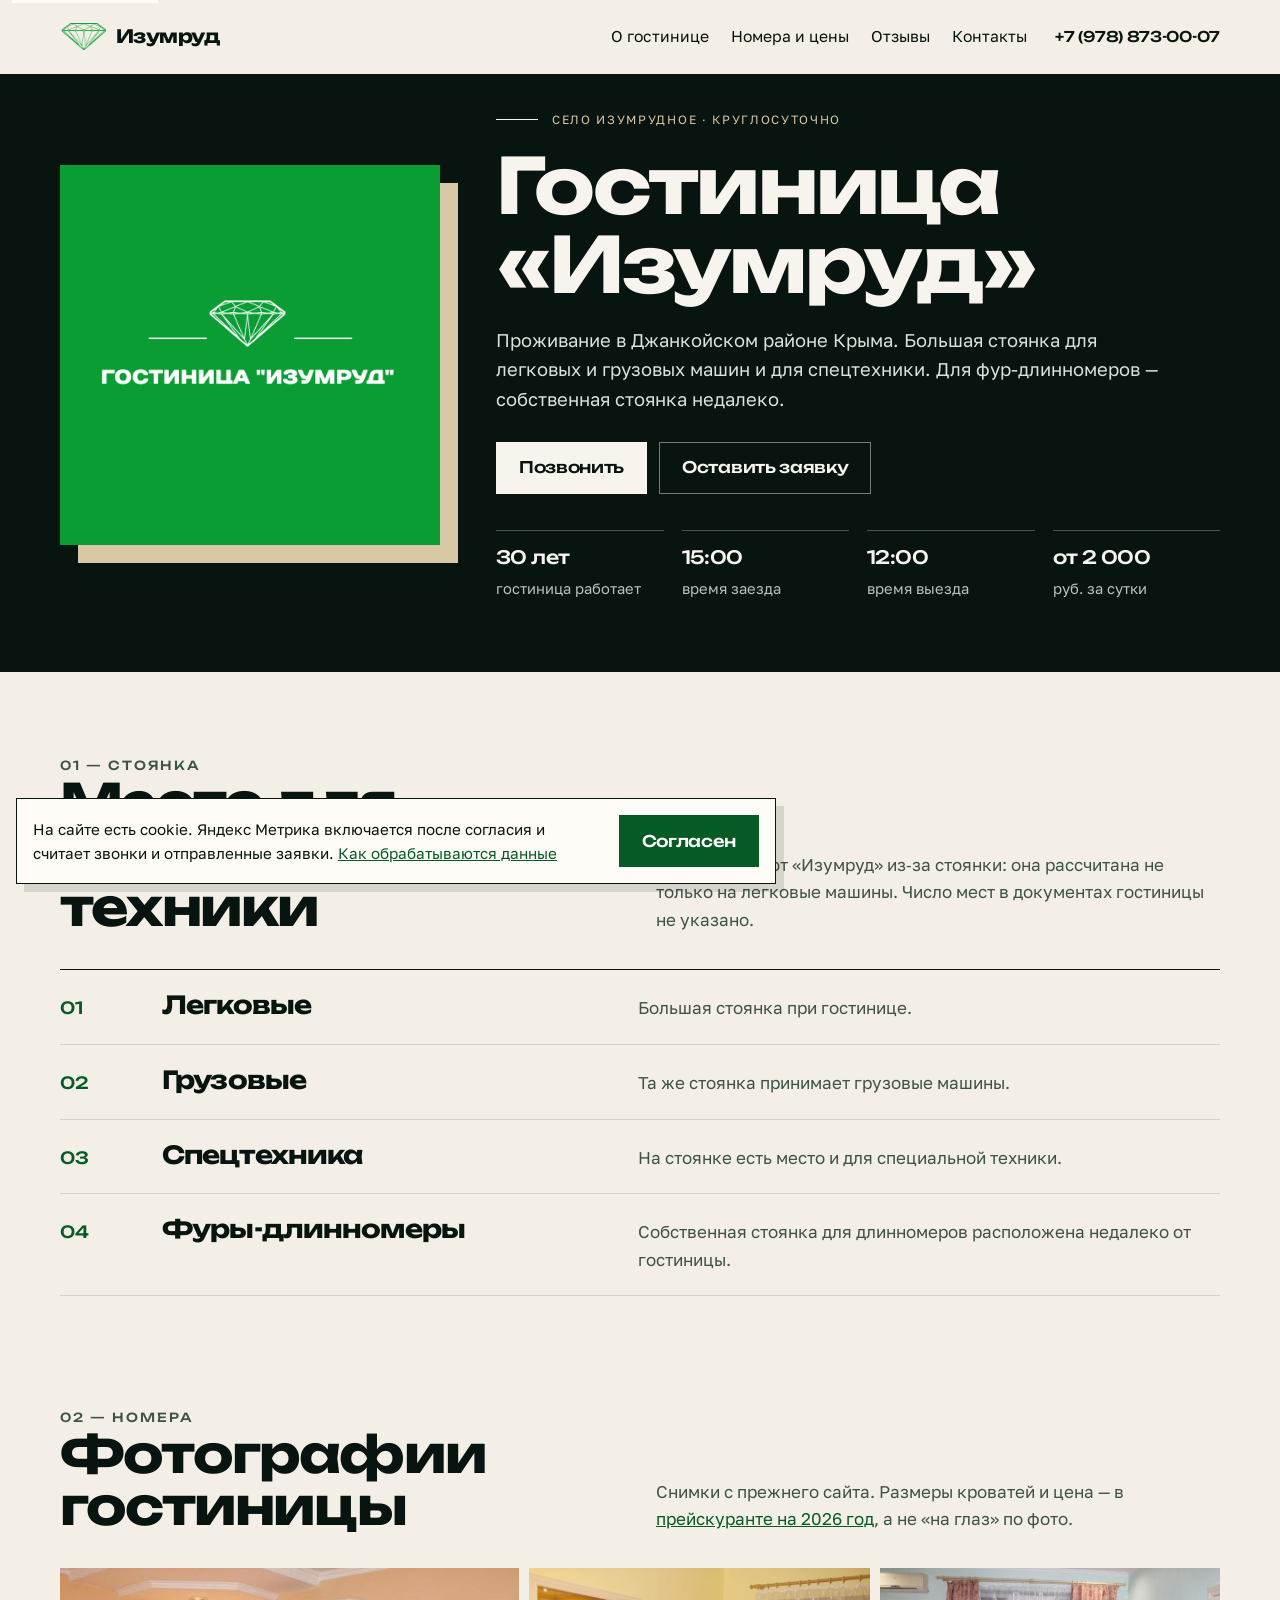
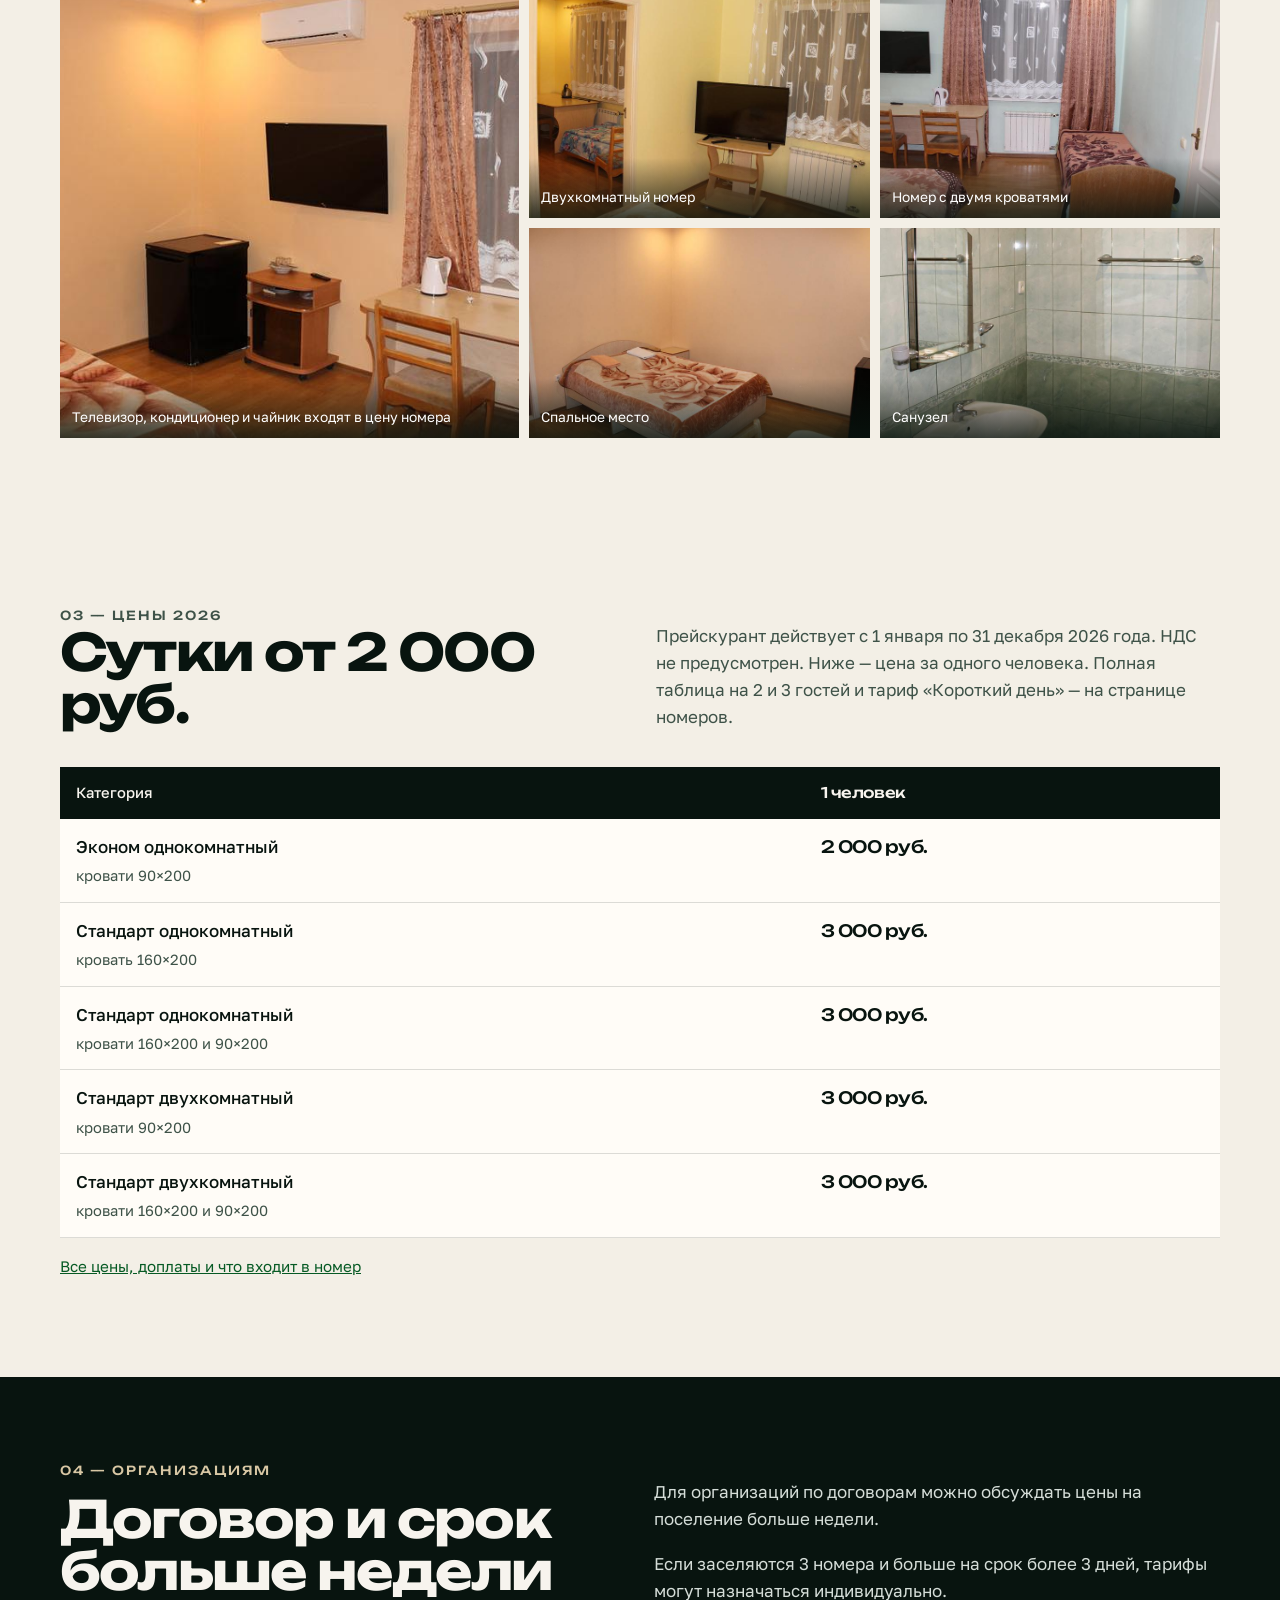
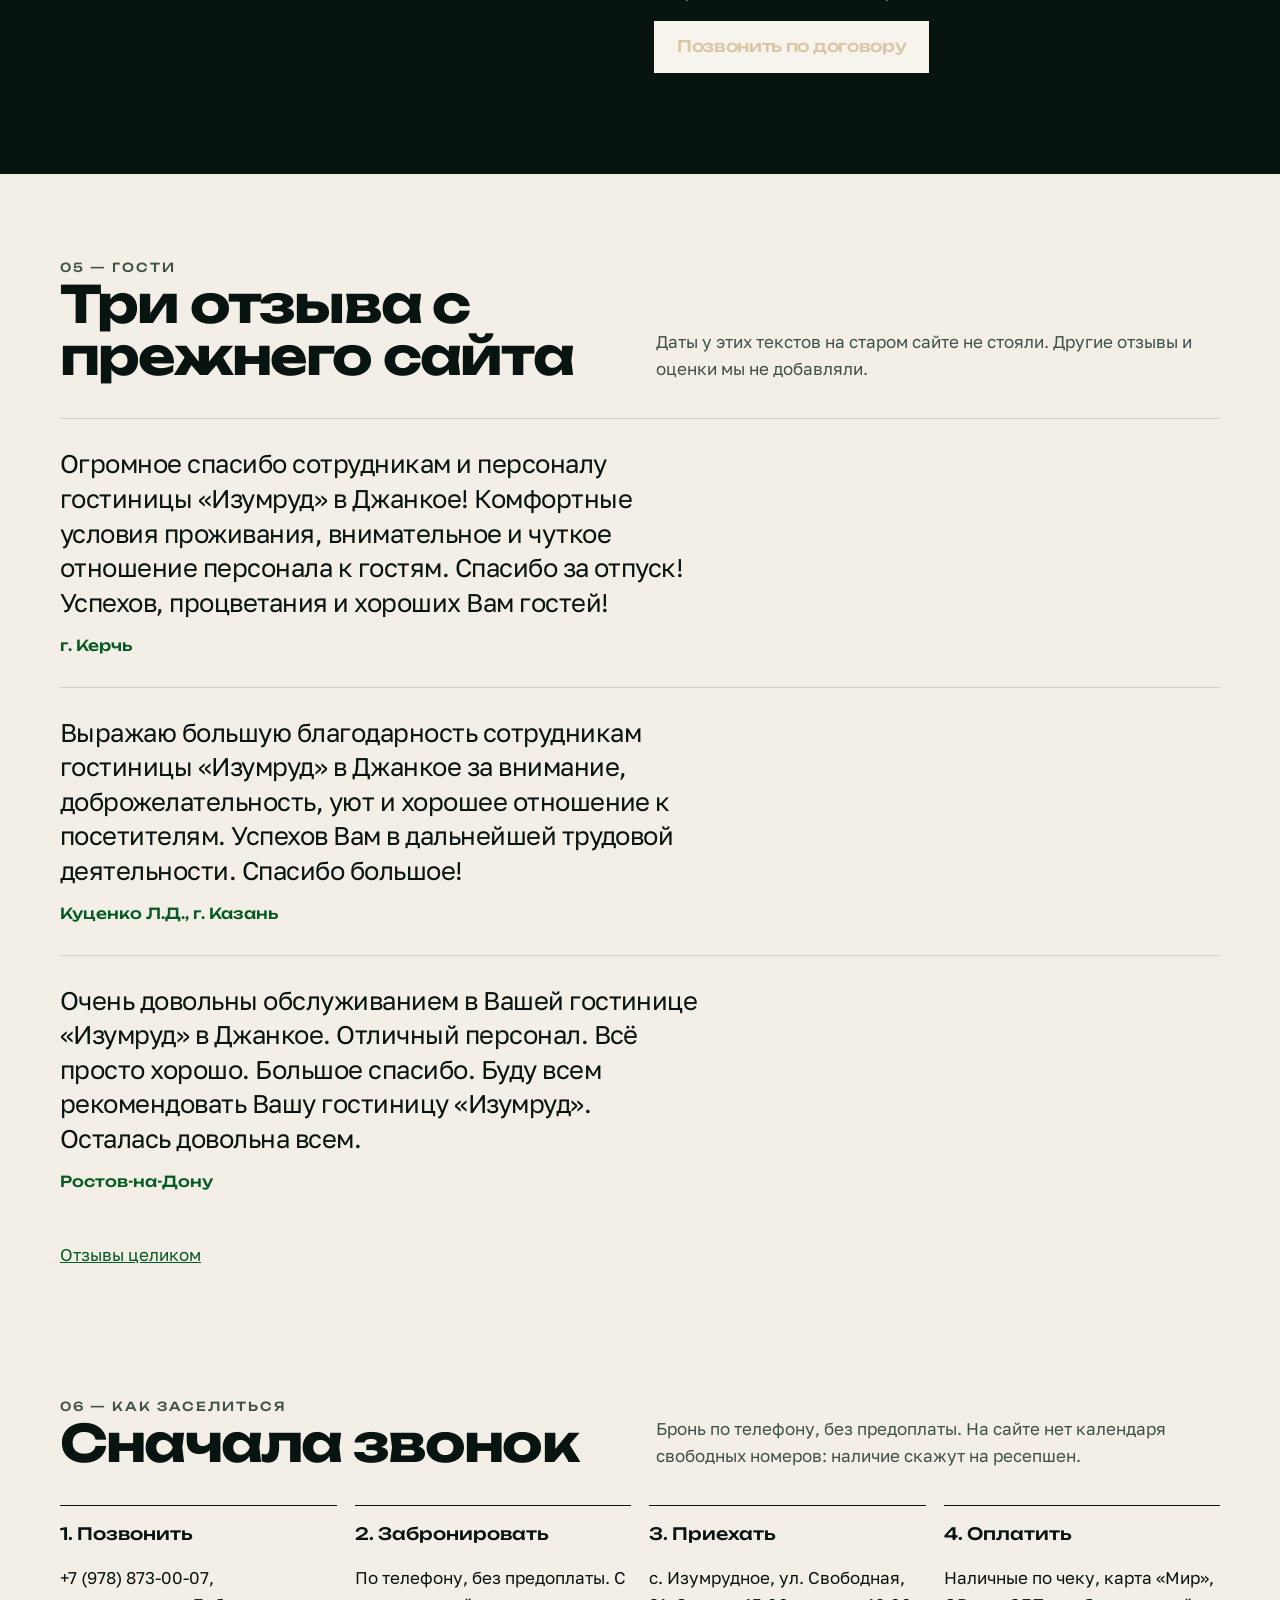
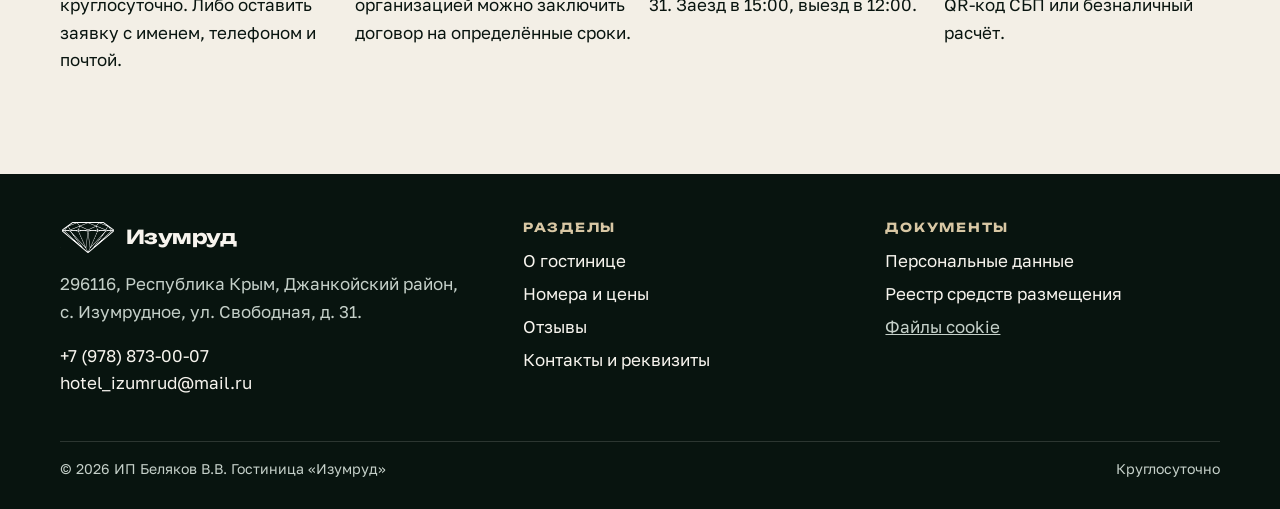
==== index.html @ 80978ae7 "Добавить черновик сайта гостиницы «Изумруд». Страницы, цены 2026 года и форма заявки собраны, чтобы " ====
<!DOCTYPE html>
<html lang="ru">
<head>
  <meta charset="utf-8">
  <meta name="viewport" content="width=device-width, initial-scale=1">
  <title>Гостиница «Изумруд» в селе Изумрудное, Крым</title>
  <meta name="description" content="Круглосуточная гостиница в селе Изумрудное: номера от 2 000 руб., стоянка для легковых, грузовых и спецтехники, отдельная стоянка для фур. +7 (978) 873-00-07.">
  <link rel="canonical" href="https://hotelizumrud.com/">
  <meta name="robots" content="index, follow">
  <meta name="theme-color" content="#08140f">
  <!-- Яндекс.Вебмастер: замените [заполнить] на код подтверждения -->
  <meta name="yandex-verification" content="[заполнить]">
  <meta property="og:type" content="website">
  <meta property="og:locale" content="ru_RU">
  <meta property="og:site_name" content="Гостиница «Изумруд»">
  <meta property="og:title" content="Гостиница «Изумруд» в селе Изумрудное, Крым">
  <meta property="og:description" content="Круглосуточное проживание в селе Изумрудное. Стоянка для легковых, грузовых машин, спецтехники и фур-длинномеров.">
  <meta property="og:url" content="https://hotelizumrud.com/">
  <meta property="og:image" content="https://hotelizumrud.com/img/og.jpg">
  <meta name="twitter:card" content="summary_large_image">
  <link rel="icon" href="favicon.ico" sizes="any">
  <link rel="icon" href="favicon.svg" type="image/svg+xml">
  <link rel="apple-touch-icon" href="img/apple-touch-icon.png">
  <link rel="manifest" href="site.webmanifest">
  <link rel="preload" href="fonts/unbounded-cyrillic-700.woff2" as="font" type="font/woff2" crossorigin>
  <link rel="preload" href="fonts/golos-cyrillic-400.woff2" as="font" type="font/woff2" crossorigin>
  <link rel="stylesheet" href="css/styles.css">
  <script type="application/ld+json">
  {
    "@context": "https://schema.org",
    "@type": "Hotel",
    "name": "Гостиница «Изумруд»",
    "legalName": "ИП Беляков Владимир Валериевич",
    "url": "https://hotelizumrud.com/",
    "logo": "https://hotelizumrud.com/img/logo.png",
    "image": "https://hotelizumrud.com/img/og.jpg",
    "telephone": "+79788730007",
    "email": "hotel_izumrud@mail.ru",
    "priceRange": "2000–3000 RUB",
    "currenciesAccepted": "RUB",
    "paymentAccepted": "Наличные, карта «Мир», СБП, безналичный расчёт",
    "checkinTime": "15:00",
    "checkoutTime": "12:00",
    "address": {
      "@type": "PostalAddress",
      "postalCode": "296116",
      "addressCountry": "RU",
      "addressRegion": "Республика Крым",
      "addressLocality": "село Изумрудное",
      "streetAddress": "ул. Свободная, д. 31"
    },
    "openingHoursSpecification": {
      "@type": "OpeningHoursSpecification",
      "dayOfWeek": ["Monday","Tuesday","Wednesday","Thursday","Friday","Saturday","Sunday"],
      "opens": "00:00",
      "closes": "23:59"
    }
  }
  </script>
</head>
<body>
  <a class="skip" href="#main">К содержанию</a>
  <header class="site-header">
    <div class="site-header__inner">
      <a class="brand" href="index.html">
        <img src="img/diamond-emerald.png" alt="" width="425" height="248">
        <span>Изумруд</span>
      </a>
      <button class="nav-toggle" type="button" aria-expanded="false" aria-controls="site-nav">Меню</button>
      <nav id="site-nav" class="site-nav" aria-label="Разделы">
        <a href="about.html">О гостинице</a>
        <a href="rooms.html">Номера и цены</a>
        <a href="reviews.html">Отзывы</a>
        <a href="contacts.html">Контакты</a>
      </nav>
      <a class="header-phone" href="tel:+79788730007">+7 (978) 873-00-07</a>
    </div>
  </header>

  <main id="main">
    <section class="hero">
      <div class="wrap hero__grid">
        <div class="hero__sign">
          <img src="img/logo.png" width="900" height="900" alt="Логотип гостиницы «Изумруд»: белый бриллиант на зелёном поле" fetchpriority="high">
        </div>
        <div>
          <p class="eyebrow">село Изумрудное · круглосуточно</p>
          <h1>Гостиница «Изумруд»</h1>
          <p class="lede">Проживание в Джанкойском районе Крыма. Большая стоянка для легковых и грузовых машин и для спецтехники. Для фур-длинномеров — собственная стоянка недалеко.</p>
          <div class="hero__actions">
            <a class="btn btn--light" href="tel:+79788730007">Позвонить</a>
            <a class="btn btn--line" href="contacts.html#request">Оставить заявку</a>
          </div>
          <dl class="facts">
            <div>
              <dt>30 лет</dt>
              <dd>гостиница работает</dd>
            </div>
            <div>
              <dt>15:00</dt>
              <dd>время заезда</dd>
            </div>
            <div>
              <dt>12:00</dt>
              <dd>время выезда</dd>
            </div>
            <div>
              <dt>от 2&nbsp;000</dt>
              <dd>руб. за сутки</dd>
            </div>
          </dl>
        </div>
      </div>
    </section>

    <section class="section">
      <div class="wrap">
        <div class="section__head">
          <div>
            <p class="kicker">01 — стоянка</p>
            <h2>Место для машины, фуры и техники</h2>
          </div>
          <p>Гости выбирают «Изумруд» из‑за стоянки: она рассчитана не только на легковые машины. Число мест в документах гостиницы не указано.</p>
        </div>
        <div class="board">
          <article>
            <span class="num">01</span>
            <h3>Легковые</h3>
            <p>Большая стоянка при гостинице.</p>
          </article>
          <article>
            <span class="num">02</span>
            <h3>Грузовые</h3>
            <p>Та же стоянка принимает грузовые машины.</p>
          </article>
          <article>
            <span class="num">03</span>
            <h3>Спецтехника</h3>
            <p>На стоянке есть место и для специальной техники.</p>
          </article>
          <article>
            <span class="num">04</span>
            <h3>Фуры-длинномеры</h3>
            <p>Собственная стоянка для длинномеров расположена недалеко от гостиницы.</p>
          </article>
        </div>
      </div>
    </section>

    <section class="section section--tight">
      <div class="wrap">
        <div class="section__head">
          <div>
            <p class="kicker">02 — номера</p>
            <h2>Фотографии гостиницы</h2>
          </div>
          <p>Снимки с прежнего сайта. Размеры кроватей и цена — в <a href="rooms.html">прейскуранте на 2026 год</a>, а не «на глаз» по фото.</p>
        </div>
        <div class="mosaic">
          <figure class="mosaic__main">
            <img src="img/room-desk-sm.jpg" srcset="img/room-desk-sm.jpg 800w, img/room-desk.jpg 1024w" sizes="(max-width: 760px) 100vw, 50vw" width="1024" height="682" alt="Номер гостиницы: телевизор, кондиционер, электрочайник и рабочий стол" loading="lazy" decoding="async">
            <figcaption>Телевизор, кондиционер и чайник входят в цену номера</figcaption>
          </figure>
          <figure>
            <img src="img/room-suite-sm.jpg" srcset="img/room-suite-sm.jpg 800w, img/room-suite.jpg 1024w" sizes="(max-width: 760px) 100vw, 25vw" width="1024" height="682" alt="Двухкомнатный номер: вид через дверной проём во вторую комнату" loading="lazy" decoding="async">
            <figcaption>Двухкомнатный номер</figcaption>
          </figure>
          <figure>
            <img src="img/room-twin-sm.jpg" srcset="img/room-twin-sm.jpg 800w, img/room-twin.jpg 1024w" sizes="(max-width: 760px) 100vw, 25vw" width="1024" height="682" alt="Номер с двумя кроватями, столом и телевизором" loading="lazy" decoding="async">
            <figcaption>Номер с двумя кроватями</figcaption>
          </figure>
          <figure>
            <img src="img/room-bed-sm.jpg" srcset="img/room-bed-sm.jpg 800w, img/room-bed.jpg 1024w" sizes="(max-width: 760px) 100vw, 25vw" width="1024" height="682" alt="Кровать в номере гостиницы «Изумруд»" loading="lazy" decoding="async">
            <figcaption>Спальное место</figcaption>
          </figure>
          <figure>
            <img src="img/bath-green-sm.jpg" srcset="img/bath-green-sm.jpg 800w, img/bath-green.jpg 1024w" sizes="(max-width: 760px) 100vw, 25vw" width="1024" height="682" alt="Санузел номера: раковина, зеркало и кафель" loading="lazy" decoding="async">
            <figcaption>Санузел</figcaption>
          </figure>
        </div>
      </div>
    </section>

    <section class="section">
      <div class="wrap">
        <div class="section__head">
          <div>
            <p class="kicker">03 — цены 2026</p>
            <h2>Сутки от 2&nbsp;000 руб.</h2>
          </div>
          <p>Прейскурант действует с 1 января по 31 декабря 2026 года. НДС не предусмотрен. Ниже — цена за одного человека. Полная таблица на 2 и 3 гостей и тариф «Короткий день» — на странице номеров.</p>
        </div>
        <table class="price-table">
          <caption class="visually-hidden">Цена номера за одного человека в сутки, 2026 год</caption>
          <thead>
            <tr>
              <th>Категория</th>
              <th>1 человек</th>
            </tr>
          </thead>
          <tbody>
            <tr>
              <td data-label="Категория">Эконом однокомнатный <span class="room-note">кровати 90×200</span></td>
              <td data-label="1 человек">2 000 руб.</td>
            </tr>
            <tr>
              <td data-label="Категория">Стандарт однокомнатный <span class="room-note">кровать 160×200</span></td>
              <td data-label="1 человек">3 000 руб.</td>
            </tr>
            <tr>
              <td data-label="Категория">Стандарт однокомнатный <span class="room-note">кровати 160×200 и 90×200</span></td>
              <td data-label="1 человек">3 000 руб.</td>
            </tr>
            <tr>
              <td data-label="Категория">Стандарт двухкомнатный <span class="room-note">кровати 90×200</span></td>
              <td data-label="1 человек">3 000 руб.</td>
            </tr>
            <tr>
              <td data-label="Категория">Стандарт двухкомнатный <span class="room-note">кровати 160×200 и 90×200</span></td>
              <td data-label="1 человек">3 000 руб.</td>
            </tr>
          </tbody>
        </table>
        <p class="note" style="margin-top:16px"><a href="rooms.html">Все цены, доплаты и что входит в номер</a></p>
      </div>
    </section>

    <section class="section band">
      <div class="wrap split">
        <div>
          <p class="kicker" style="color:#d8c7a4">04 — организациям</p>
          <h2>Договор и срок больше недели</h2>
        </div>
        <div>
          <p>Для организаций по договорам можно обсуждать цены на поселение больше недели.</p>
          <p>Если заселяются 3 номера и больше на срок более 3 дней, тарифы могут назначаться индивидуально.</p>
          <p><a class="btn btn--light" href="tel:+79788730007">Позвонить по договору</a></p>
        </div>
      </div>
    </section>

    <section class="section">
      <div class="wrap">
        <div class="section__head">
          <div>
            <p class="kicker">05 — гости</p>
            <h2>Три отзыва с прежнего сайта</h2>
          </div>
          <p>Даты у этих текстов на старом сайте не стояли. Другие отзывы и оценки мы не добавляли.</p>
        </div>
        <div class="quotes">
          <article>
            <p>Огромное спасибо сотрудникам и персоналу гостиницы «Изумруд» в Джанкое! Комфортные условия проживания, внимательное и чуткое отношение персонала к гостям. Спасибо за отпуск! Успехов, процветания и хороших Вам гостей!</p>
            <footer>г. Керчь</footer>
          </article>
          <article>
            <p>Выражаю большую благодарность сотрудникам гостиницы «Изумруд» в Джанкое за внимание, доброжелательность, уют и хорошее отношение к посетителям. Успехов Вам в дальнейшей трудовой деятельности. Спасибо большое!</p>
            <footer>Куценко Л.Д., г. Казань</footer>
          </article>
          <article>
            <p>Очень довольны обслуживанием в Вашей гостинице «Изумруд» в Джанкое. Отличный персонал. Всё просто хорошо. Большое спасибо. Буду всем рекомендовать Вашу гостиницу «Изумруд». Осталась довольна всем.</p>
            <footer>Ростов-на-Дону</footer>
          </article>
        </div>
        <p style="margin-top:18px"><a href="reviews.html">Отзывы целиком</a></p>
      </div>
    </section>

    <section class="section section--tight">
      <div class="wrap">
        <div class="section__head">
          <div>
            <p class="kicker">06 — как заселиться</p>
            <h2>Сначала звонок</h2>
          </div>
          <p>Бронь по телефону, без предоплаты. На сайте нет календаря свободных номеров: наличие скажут на ресепшен.</p>
        </div>
        <div class="steps">
          <article>
            <strong>1. Позвонить</strong>
            <p>+7&nbsp;(978)&nbsp;873-00-07, круглосуточно. Либо оставить заявку с именем, телефоном и почтой.</p>
          </article>
          <article>
            <strong>2. Забронировать</strong>
            <p>По телефону, без предоплаты. С организацией можно заключить договор на определённые сроки.</p>
          </article>
          <article>
            <strong>3. Приехать</strong>
            <p>с. Изумрудное, ул. Свободная, 31. Заезд в 15:00, выезд в 12:00.</p>
          </article>
          <article>
            <strong>4. Оплатить</strong>
            <p>Наличные по чеку, карта «Мир», QR-код СБП или безналичный расчёт.</p>
          </article>
        </div>
      </div>
    </section>
  </main>

  <footer class="site-footer">
    <div class="wrap">
      <div class="footer-grid">
        <div>
          <a class="footer-brand" href="index.html">
            <img src="img/diamond.png" alt="" width="425" height="248" style="width:54px">
            Изумруд
          </a>
          <p>296116, Республика Крым, Джанкойский район, с.&nbsp;Изумрудное, ул.&nbsp;Свободная, д.&nbsp;31.</p>
          <p><a href="tel:+79788730007">+7 (978) 873-00-07</a><br><a href="mailto:hotel_izumrud@mail.ru">hotel_izumrud@mail.ru</a></p>
        </div>
        <div>
          <h2>Разделы</h2>
          <ul>
            <li><a href="about.html">О гостинице</a></li>
            <li><a href="rooms.html">Номера и цены</a></li>
            <li><a href="reviews.html">Отзывы</a></li>
            <li><a href="contacts.html">Контакты и реквизиты</a></li>
          </ul>
        </div>
        <div>
          <h2>Документы</h2>
          <ul>
            <li><a href="privacy.html">Персональные данные</a></li>
            <li><a href="https://tourism.fsa.gov.ru/ru/resorts/hotels/e861c656-c606-11ef-92da-2f3b030728f5/about-resort" rel="noopener">Реестр средств размещения</a></li>
            <li><button class="link-quiet" type="button" id="cookie-reopen">Файлы cookie</button></li>
          </ul>
        </div>
      </div>
      <div class="legal">
        <span>© 2026 ИП Беляков В.В. Гостиница «Изумруд»</span>
        <span>Круглосуточно</span>
      </div>
    </div>
  </footer>

  <a class="callbar" href="tel:+79788730007">Позвонить · +7 (978) 873-00-07</a>

  <div class="cookie" id="cookie" hidden>
    <p>На сайте есть cookie. Яндекс Метрика включается после согласия и считает звонки и отправленные заявки. <a href="privacy.html">Как обрабатываются данные</a></p>
    <button class="btn btn--ink" type="button" id="cookie-accept">Согласен</button>
  </div>
  <script src="js/main.js" defer></script>
</body>
</html>
---- css/styles.css ----
@font-face {
  font-family: "Unbounded";
  font-style: normal;
  font-weight: 500;
  font-display: swap;
  src: url("../fonts/unbounded-cyrillic-500.woff2") format("woff2");
  unicode-range: U+0301, U+0400-045F, U+0490-0491, U+04B0-04B1, U+2116;
}
@font-face {
  font-family: "Unbounded";
  font-style: normal;
  font-weight: 500;
  font-display: swap;
  src: url("../fonts/unbounded-latin-500.woff2") format("woff2");
  unicode-range: U+0000-00FF, U+0131, U+0152-0153, U+02BB-02BC, U+02C6, U+02DA, U+02DC, U+0304, U+0308, U+0329, U+2000-206F, U+20AC, U+2122, U+2191, U+2193, U+2212, U+2215, U+FEFF, U+FFFD;
}
@font-face {
  font-family: "Unbounded";
  font-style: normal;
  font-weight: 700;
  font-display: swap;
  src: url("../fonts/unbounded-cyrillic-700.woff2") format("woff2");
  unicode-range: U+0301, U+0400-045F, U+0490-0491, U+04B0-04B1, U+2116;
}
@font-face {
  font-family: "Unbounded";
  font-style: normal;
  font-weight: 700;
  font-display: swap;
  src: url("../fonts/unbounded-latin-700.woff2") format("woff2");
  unicode-range: U+0000-00FF, U+0131, U+0152-0153, U+02BB-02BC, U+02C6, U+02DA, U+02DC, U+0304, U+0308, U+0329, U+2000-206F, U+20AC, U+2122, U+2191, U+2193, U+2212, U+2215, U+FEFF, U+FFFD;
}
@font-face {
  font-family: "Golos Text";
  font-style: normal;
  font-weight: 400;
  font-display: swap;
  src: url("../fonts/golos-cyrillic-400.woff2") format("woff2");
  unicode-range: U+0301, U+0400-045F, U+0490-0491, U+04B0-04B1, U+2116;
}
@font-face {
  font-family: "Golos Text";
  font-style: normal;
  font-weight: 400;
  font-display: swap;
  src: url("../fonts/golos-latin-400.woff2") format("woff2");
  unicode-range: U+0000-00FF, U+0131, U+0152-0153, U+02BB-02BC, U+02C6, U+02DA, U+02DC, U+0304, U+0308, U+0329, U+2000-206F, U+20AC, U+2122, U+2191, U+2193, U+2212, U+2215, U+FEFF, U+FFFD;
}
@font-face {
  font-family: "Golos Text";
  font-style: normal;
  font-weight: 500;
  font-display: swap;
  src: url("../fonts/golos-cyrillic-500.woff2") format("woff2");
  unicode-range: U+0301, U+0400-045F, U+0490-0491, U+04B0-04B1, U+2116;
}
@font-face {
  font-family: "Golos Text";
  font-style: normal;
  font-weight: 500;
  font-display: swap;
  src: url("../fonts/golos-latin-500.woff2") format("woff2");
  unicode-range: U+0000-00FF, U+0131, U+0152-0153, U+02BB-02BC, U+02C6, U+02DA, U+02DC, U+0304, U+0308, U+0329, U+2000-206F, U+20AC, U+2122, U+2191, U+2193, U+2212, U+2215, U+FEFF, U+FFFD;
}
@font-face {
  font-family: "Golos Text";
  font-style: normal;
  font-weight: 600;
  font-display: swap;
  src: url("../fonts/golos-cyrillic-600.woff2") format("woff2");
  unicode-range: U+0301, U+0400-045F, U+0490-0491, U+04B0-04B1, U+2116;
}
@font-face {
  font-family: "Golos Text";
  font-style: normal;
  font-weight: 600;
  font-display: swap;
  src: url("../fonts/golos-latin-600.woff2") format("woff2");
  unicode-range: U+0000-00FF, U+0131, U+0152-0153, U+02BB-02BC, U+02C6, U+02DA, U+02DC, U+0304, U+0308, U+0329, U+2000-206F, U+20AC, U+2122, U+2191, U+2193, U+2212, U+2215, U+FEFF, U+FFFD;
}

:root {
  --green: #0a9d34;
  --green-ink: #065a24;
  --ink: #08140f;
  --ink-2: #143026;
  --paper: #f3efe6;
  --paper-2: #e6e0d2;
  --cream: #f7f4ee;
  --white: #fffcf7;
  --line: rgba(8, 20, 15, 0.14);
  --muted: #3e5248;
  --danger: #8c2424;
  --sand: #d8c7a4;
  --header: 74px;
  --max: 1160px;
  --display: "Unbounded", "Arial Narrow", sans-serif;
  --text: "Golos Text", "Segoe UI", sans-serif;
}

*,
*::before,
*::after { box-sizing: border-box; }

html { scroll-behavior: smooth; }

body {
  margin: 0;
  background: var(--paper);
  color: var(--ink);
  font-family: var(--text);
  font-size: 1.0625rem;
  line-height: 1.6;
  text-rendering: optimizeLegibility;
}

body.nav-open { overflow: hidden; }

img { max-width: 100%; height: auto; display: block; }

a { color: var(--green-ink); }

a:hover { color: var(--ink); }

:focus-visible {
  outline: 3px solid var(--green);
  outline-offset: 3px;
}

::selection { background: #b7ebc4; color: var(--ink); }

.skip {
  position: absolute;
  left: 12px;
  top: -40px;
  background: var(--white);
  color: var(--ink);
  padding: 8px 12px;
  z-index: 100;
}

.skip:focus { top: 12px; }

.visually-hidden {
  position: absolute;
  width: 1px;
  height: 1px;
  padding: 0;
  margin: -1px;
  overflow: hidden;
  clip: rect(0, 0, 0, 0);
  white-space: nowrap;
  border: 0;
}

.wrap {
  width: min(var(--max), calc(100% - 40px));
  margin-inline: auto;
}

.site-header {
  position: sticky;
  top: 0;
  z-index: 30;
  height: var(--header);
  background: #f3efe6;
  border-bottom: 1px solid transparent;
  backdrop-filter: blur(10px);
}

.site-header.is-stuck { border-bottom-color: var(--line); }

.site-header__inner {
  height: 100%;
  width: min(var(--max), calc(100% - 40px));
  margin-inline: auto;
  display: flex;
  align-items: center;
  gap: 28px;
}

.brand {
  display: flex;
  align-items: center;
  gap: 10px;
  color: var(--ink);
  text-decoration: none;
  font-family: var(--display);
  font-weight: 700;
  letter-spacing: -0.03em;
  font-size: 1.15rem;
}

.brand img { width: 46px; height: auto; }

.site-nav {
  display: flex;
  gap: 22px;
  margin-left: auto;
}

.site-nav a {
  color: var(--ink);
  text-decoration: none;
  font-size: 0.98rem;
}

.site-nav a[aria-current="page"] {
  color: var(--green-ink);
  box-shadow: inset 0 -2px 0 var(--green);
}

.header-phone {
  color: var(--ink);
  text-decoration: none;
  font-family: var(--display);
  font-weight: 500;
  font-size: 0.92rem;
  letter-spacing: -0.02em;
  white-space: nowrap;
}

.nav-toggle {
  display: none;
  margin-left: auto;
  background: transparent;
  border: 1px solid var(--ink);
  color: var(--ink);
  font-family: var(--text);
  font-size: 0.95rem;
  min-height: 42px;
  padding: 0 14px;
  cursor: pointer;
}

.hero {
  background: var(--ink);
  color: var(--cream);
  padding: 36px 0 72px;
}

.hero__grid {
  display: grid;
  grid-template-columns: minmax(240px, 380px) 1fr;
  gap: 56px;
  align-items: center;
}

.hero__sign {
  background: var(--green);
  box-shadow: 18px 18px 0 var(--sand);
}

.hero__sign img { width: 100%; height: auto; }

.eyebrow {
  display: flex;
  align-items: center;
  gap: 14px;
  margin: 0 0 18px;
  text-transform: uppercase;
  letter-spacing: 0.14em;
  font-size: 0.75rem;
  color: var(--sand);
}

.eyebrow::before {
  content: "";
  width: 42px;
  height: 1px;
  background: var(--cream);
}

h1, h2, h3 {
  font-family: var(--display);
  font-weight: 700;
  letter-spacing: -0.035em;
  line-height: 1.02;
  margin: 0;
}

h1 { font-size: clamp(2.7rem, 6vw, 5.4rem); }

.hero h1 { max-width: 8em; }

.lede {
  font-size: 1.15rem;
  max-width: 42rem;
  color: var(--cream);
}

.hero .lede { color: #d9e2db; margin: 22px 0 0; }

.hero__actions {
  display: flex;
  flex-wrap: wrap;
  gap: 12px;
  margin-top: 28px;
}

.btn {
  display: inline-flex;
  align-items: center;
  justify-content: center;
  min-height: 52px;
  padding: 0 22px;
  text-decoration: none;
  font-family: var(--display);
  font-weight: 500;
  letter-spacing: -0.02em;
  border: 1.5px solid transparent;
  cursor: pointer;
  font-size: 1rem;
}

.btn--light {
  background: var(--cream);
  color: var(--ink);
}

.btn--light:hover { background: white; color: var(--ink); }

.btn--line {
  background: transparent;
  color: var(--cream);
  border-color: rgba(247, 244, 238, 0.45);
}

.btn--line:hover { border-color: var(--cream); color: white; }

.btn--ink {
  background: var(--green-ink);
  color: white;
}

.btn--ink:hover { background: var(--ink); color: white; }

.btn--ghost {
  background: transparent;
  color: var(--ink);
  border-color: var(--ink);
}

.btn--ghost:hover { background: var(--ink); color: var(--cream); }

.facts {
  display: grid;
  grid-template-columns: repeat(4, 1fr);
  gap: 18px;
  margin: 36px 0 0;
  padding: 0;
}

.facts div {
  border-top: 1px solid rgba(247, 244, 238, 0.28);
  padding-top: 12px;
}

.facts dt {
  margin: 0;
  font-family: var(--display);
  font-size: 1.15rem;
  letter-spacing: -0.03em;
  color: var(--cream);
}

.facts dd {
  margin: 4px 0 0;
  color: #b7c4bb;
  font-size: 0.92rem;
}

.section { padding: 84px 0; }

.section--tight { padding-top: 28px; }

.section h2 { font-size: clamp(2rem, 4vw, 3.3rem); max-width: 18ch; }

.section__head h2 { max-width: 14ch; }

.panel h2,
.quotes h2,
.prose h2 { max-width: none; }

.panel h2 { font-size: 1.55rem; margin-bottom: 12px; }

.quotes h2 {
  font-size: 0.95rem;
  letter-spacing: 0.12em;
  text-transform: uppercase;
  color: var(--green-ink);
  margin-bottom: 8px;
}

.section__head {
  display: grid;
  grid-template-columns: 1fr 1fr;
  gap: 32px;
  align-items: end;
  margin-bottom: 36px;
}

.section__head p { margin: 0; color: var(--muted); }

.kicker {
  font-family: var(--display);
  font-size: 0.78rem;
  letter-spacing: 0.16em;
  text-transform: uppercase;
  color: var(--green-ink);
  margin: 0 0 12px;
}

.board {
  border-top: 1px solid var(--ink);
}

.board article {
  display: grid;
  grid-template-columns: 84px 1.1fr 1.4fr;
  gap: 18px;
  align-items: baseline;
  padding: 22px 0;
  border-bottom: 1px solid var(--line);
}

.board .num {
  font-family: var(--display);
  font-weight: 500;
  color: var(--green-ink);
  font-size: 1.05rem;
}

.board h3 { font-size: 1.55rem; }

.board p { margin: 0; color: var(--muted); }

.mosaic {
  display: grid;
  grid-template-columns: 1.35fr 1fr 1fr;
  grid-template-rows: 250px 210px;
  gap: 10px;
}

.mosaic figure { margin: 0; position: relative; overflow: hidden; background: var(--paper-2); }

.mosaic__main { grid-row: span 2; }

.mosaic img {
  width: 100%;
  height: 100%;
  object-fit: cover;
}

.mosaic figcaption {
  position: absolute;
  left: 0;
  right: 0;
  bottom: 0;
  padding: 28px 12px 10px;
  color: white;
  font-size: 0.86rem;
  background: linear-gradient(transparent, rgba(8, 20, 15, 0.78));
}

.price-table {
  width: 100%;
  border-collapse: collapse;
  background: var(--white);
}

.price-table th,
.price-table td {
  text-align: left;
  padding: 14px 16px;
  border-bottom: 1px solid var(--line);
  vertical-align: top;
}

.price-table th {
  background: var(--ink);
  color: var(--cream);
  font-weight: 500;
  font-size: 0.92rem;
}

.price-table td:not(:first-child),
.price-table th:not(:first-child) {
  font-family: var(--display);
  font-weight: 500;
  letter-spacing: -0.03em;
  white-space: nowrap;
}

.price-table td:first-child { font-weight: 500; white-space: normal; }

.price-table .room-note {
  display: block;
  font-weight: 400;
  color: var(--muted);
  font-family: var(--text);
  font-size: 0.92rem;
  margin-top: 4px;
}

.note { color: var(--muted); font-size: 0.95rem; }

.split {
  display: grid;
  grid-template-columns: 1fr 1fr;
  gap: 28px;
}

.panel {
  background: var(--white);
  padding: 28px;
  border-top: 4px solid var(--green);
}

.panel h3 { font-size: 1.45rem; margin-bottom: 12px; }

.panel ul, .prose ul { padding-left: 1.1rem; }

.panel li + li, .prose li + li { margin-top: 6px; }

.band {
  background: var(--ink);
  color: var(--cream);
}

.band h2 { color: var(--cream); }

.band p { color: #d5ddd8; }

.band a { color: var(--sand); }

.quotes { display: grid; gap: 0; }

.quotes article {
  padding: 28px 0;
  border-top: 1px solid var(--line);
}

.quotes p {
  margin: 0;
  font-size: clamp(1.25rem, 2vw, 1.6rem);
  line-height: 1.35;
  letter-spacing: -0.02em;
  max-width: 40rem;
}

.quotes footer {
  margin-top: 14px;
  color: var(--green-ink);
  font-family: var(--display);
  font-size: 0.95rem;
}

.page-intro {
  background: var(--ink);
  color: var(--cream);
  padding: 42px 0 48px;
}

.page-intro h1 { font-size: clamp(2.4rem, 5vw, 4.4rem); max-width: 14ch; }

.crumbs { margin: 0 0 16px; font-size: 0.92rem; color: #b7c4bb; }

.crumbs a { color: var(--sand); text-decoration: none; }

.page-intro .lede { color: #d5ddd8; margin-top: 16px; }

.prose { max-width: 46rem; }

.prose h2 { font-size: clamp(1.7rem, 3vw, 2.4rem); margin: 2.2rem 0 0.8rem; max-width: none; }

.prose h3 { font-size: 1.25rem; margin: 1.4rem 0 0.5rem; }

.prose p { margin: 0 0 0.9rem; }

.steps { display: grid; grid-template-columns: repeat(4, 1fr); gap: 18px; counter-reset: step; }

.steps article {
  border-top: 1px solid var(--ink);
  padding-top: 14px;
}

.steps strong {
  display: block;
  font-family: var(--display);
  font-weight: 500;
  margin-bottom: 8px;
}

.specs { display: grid; grid-template-columns: 220px 1fr; gap: 8px 18px; margin: 0; }

.specs dt { color: var(--muted); }

.specs dd { margin: 0; }

.requisites {
  background: var(--white);
  padding: 8px 28px 28px;
}

.mono { font-variant-numeric: tabular-nums; letter-spacing: 0.01em; }

.map {
  border: 0;
  width: 100%;
  height: 420px;
  background: var(--paper-2);
}

.form {
  display: grid;
  gap: 14px;
  max-width: 640px;
}

.form label { display: grid; gap: 6px; font-weight: 500; }

.form input,
.form textarea {
  font: inherit;
  color: var(--ink);
  background: var(--white);
  border: 1px solid #c9c1b2;
  padding: 12px 14px;
  width: 100%;
}

.form textarea { min-height: 120px; resize: vertical; }

.check {
  display: flex !important;
  gap: 10px;
  align-items: flex-start;
  font-weight: 400 !important;
}

.check input { width: auto; margin-top: 4px; }

.form .error, .form-status {
  margin: 0;
  color: var(--danger);
}

.form-status.is-ok { color: var(--green-ink); }

.hp {
  position: absolute;
  left: -9999px;
  height: 0;
  overflow: hidden;
}

.todo-note {
  border: 1px dashed var(--green-ink);
  background: #e7f6ea;
  padding: 12px 14px;
  color: var(--ink);
}

.gallery-row {
  display: grid;
  grid-template-columns: 1.2fr 1fr 1fr;
  gap: 10px;
}

.gallery-row figure { margin: 0; }

.gallery-row img { width: 100%; aspect-ratio: 3/2; object-fit: cover; }

.gallery-row figcaption { font-size: 0.9rem; color: var(--muted); margin-top: 6px; }

.site-footer {
  background: var(--ink);
  color: #c5d0c9;
  padding: 48px 0 28px;
}

.site-footer a { color: var(--cream); text-decoration: none; }

.site-footer a:hover { text-decoration: underline; }

.footer-grid {
  display: grid;
  grid-template-columns: 1.3fr 1fr 1fr;
  gap: 28px;
}

.site-footer .brand { color: var(--cream); margin-bottom: 12px; }

.site-footer .brand img { filter: none; }

.footer-brand {
  display: flex;
  align-items: center;
  gap: 12px;
  color: var(--cream);
  text-decoration: none;
  font-family: var(--display);
  font-weight: 700;
  letter-spacing: -0.03em;
  font-size: 1.2rem;
}

.site-footer h2 {
  font-size: 0.78rem;
  letter-spacing: 0.14em;
  text-transform: uppercase;
  color: var(--sand);
  margin-bottom: 12px;
}

.site-footer ul { list-style: none; margin: 0; padding: 0; }

.site-footer li + li { margin-top: 6px; }

.legal {
  margin-top: 28px;
  padding-top: 16px;
  border-top: 1px solid rgba(247, 244, 238, 0.15);
  font-size: 0.88rem;
  display: flex;
  justify-content: space-between;
  gap: 12px;
  flex-wrap: wrap;
}

.callbar {
  display: none;
}

.cookie {
  position: fixed;
  z-index: 50;
  left: 16px;
  right: 16px;
  bottom: 16px;
  background: var(--white);
  color: var(--ink);
  border: 1px solid var(--ink);
  padding: 16px;
  display: flex;
  gap: 16px;
  align-items: center;
  justify-content: space-between;
  max-width: 760px;
  box-shadow: 8px 8px 0 rgba(8, 20, 15, 0.12);
}

.cookie p { margin: 0; font-size: 0.95rem; }

.cookie[hidden] { display: none; }

.link-quiet {
  background: none;
  border: 0;
  padding: 0;
  color: inherit;
  font: inherit;
  text-decoration: underline;
  cursor: pointer;
}

@media (max-width: 980px) {
  .hero__grid, .section__head, .split, .steps, .footer-grid { grid-template-columns: 1fr; }
  .facts { grid-template-columns: 1fr 1fr; }
  .mosaic { grid-template-columns: 1fr 1fr; grid-template-rows: 220px 180px 180px; }
  .mosaic__main { grid-row: auto; grid-column: 1 / -1; height: 260px; }
  .board article { grid-template-columns: 56px 1fr; }
  .board p { grid-column: 2; }
  .gallery-row { grid-template-columns: 1fr 1fr; }
  .specs { grid-template-columns: 1fr; }
}

@media (max-width: 760px) {
  .nav-toggle { display: inline-flex; align-items: center; }
  .site-nav {
    display: none;
    position: absolute;
    top: var(--header);
    left: 0;
    right: 0;
    background: var(--paper);
    flex-direction: column;
    padding: 12px 20px 20px;
    border-bottom: 1px solid var(--line);
    margin: 0;
    gap: 4px;
  }
  .site-nav.is-open { display: flex; }
  .site-nav a { padding: 12px 0; font-size: 1.15rem; }
  .header-phone { display: none; }
  .hero { padding-top: 20px; }
  .hero__sign { max-width: 280px; box-shadow: 12px 12px 0 var(--sand); }
  .facts { grid-template-columns: 1fr 1fr; }
  .mosaic { grid-template-columns: 1fr; grid-template-rows: none; }
  .mosaic figure, .mosaic__main { height: auto; }
  .mosaic img { aspect-ratio: 3/2; height: auto; }
  .section { padding: 56px 0; }
  .price-table thead { display: none; }
  .price-table, .price-table tbody, .price-table tr, .price-table td { display: block; width: 100%; }
  .price-table tr { margin-bottom: 14px; background: var(--white); border: 1px solid var(--line); }
  .price-table td { white-space: normal !important; border-bottom: 1px solid var(--line); }
  .price-table td::before {
    content: attr(data-label);
    display: block;
    color: var(--muted);
    font-family: var(--text);
    font-weight: 400;
    font-size: 0.82rem;
    margin-bottom: 2px;
  }
  .gallery-row { grid-template-columns: 1fr; }
  .callbar {
    display: flex;
    position: fixed;
    z-index: 45;
    left: 0;
    right: 0;
    bottom: 0;
    min-height: 56px;
    align-items: center;
    justify-content: center;
    background: var(--green-ink);
    color: white;
    text-decoration: none;
    font-family: var(--display);
    font-weight: 500;
    letter-spacing: -0.02em;
  }
  body { padding-bottom: 72px; }
  .form, .form .btn, .price-table { scroll-margin-bottom: 88px; }
  .cookie { bottom: 68px; flex-direction: column; align-items: stretch; }
  .site-footer { padding-bottom: 24px; }
}

@media (prefers-reduced-motion: reduce) {
  html { scroll-behavior: auto; }
}

@media print {
  .site-header, .callbar, .cookie, .hero__actions, .nav-toggle { display: none !important; }
  body { background: white; padding: 0; }
  .hero, .page-intro, .band, .site-footer { background: white; color: black; }
  a { color: black; }
}
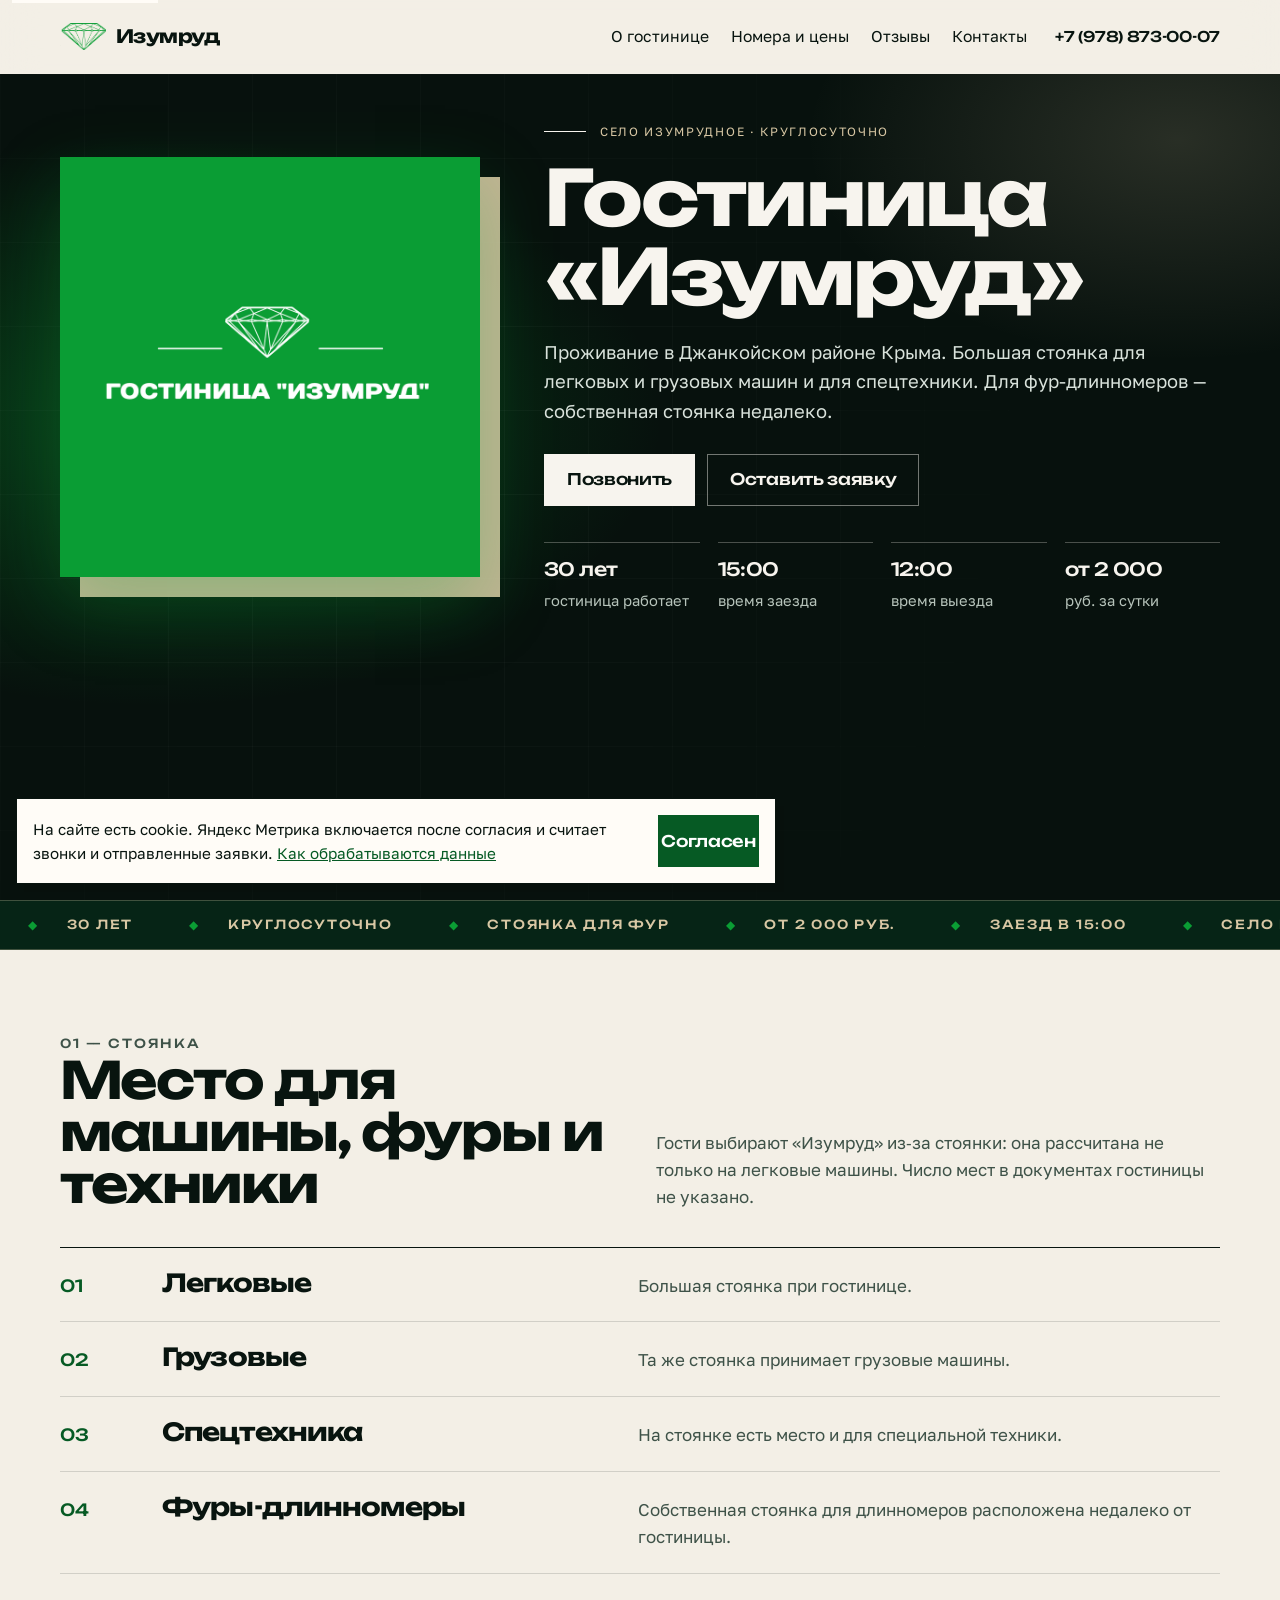
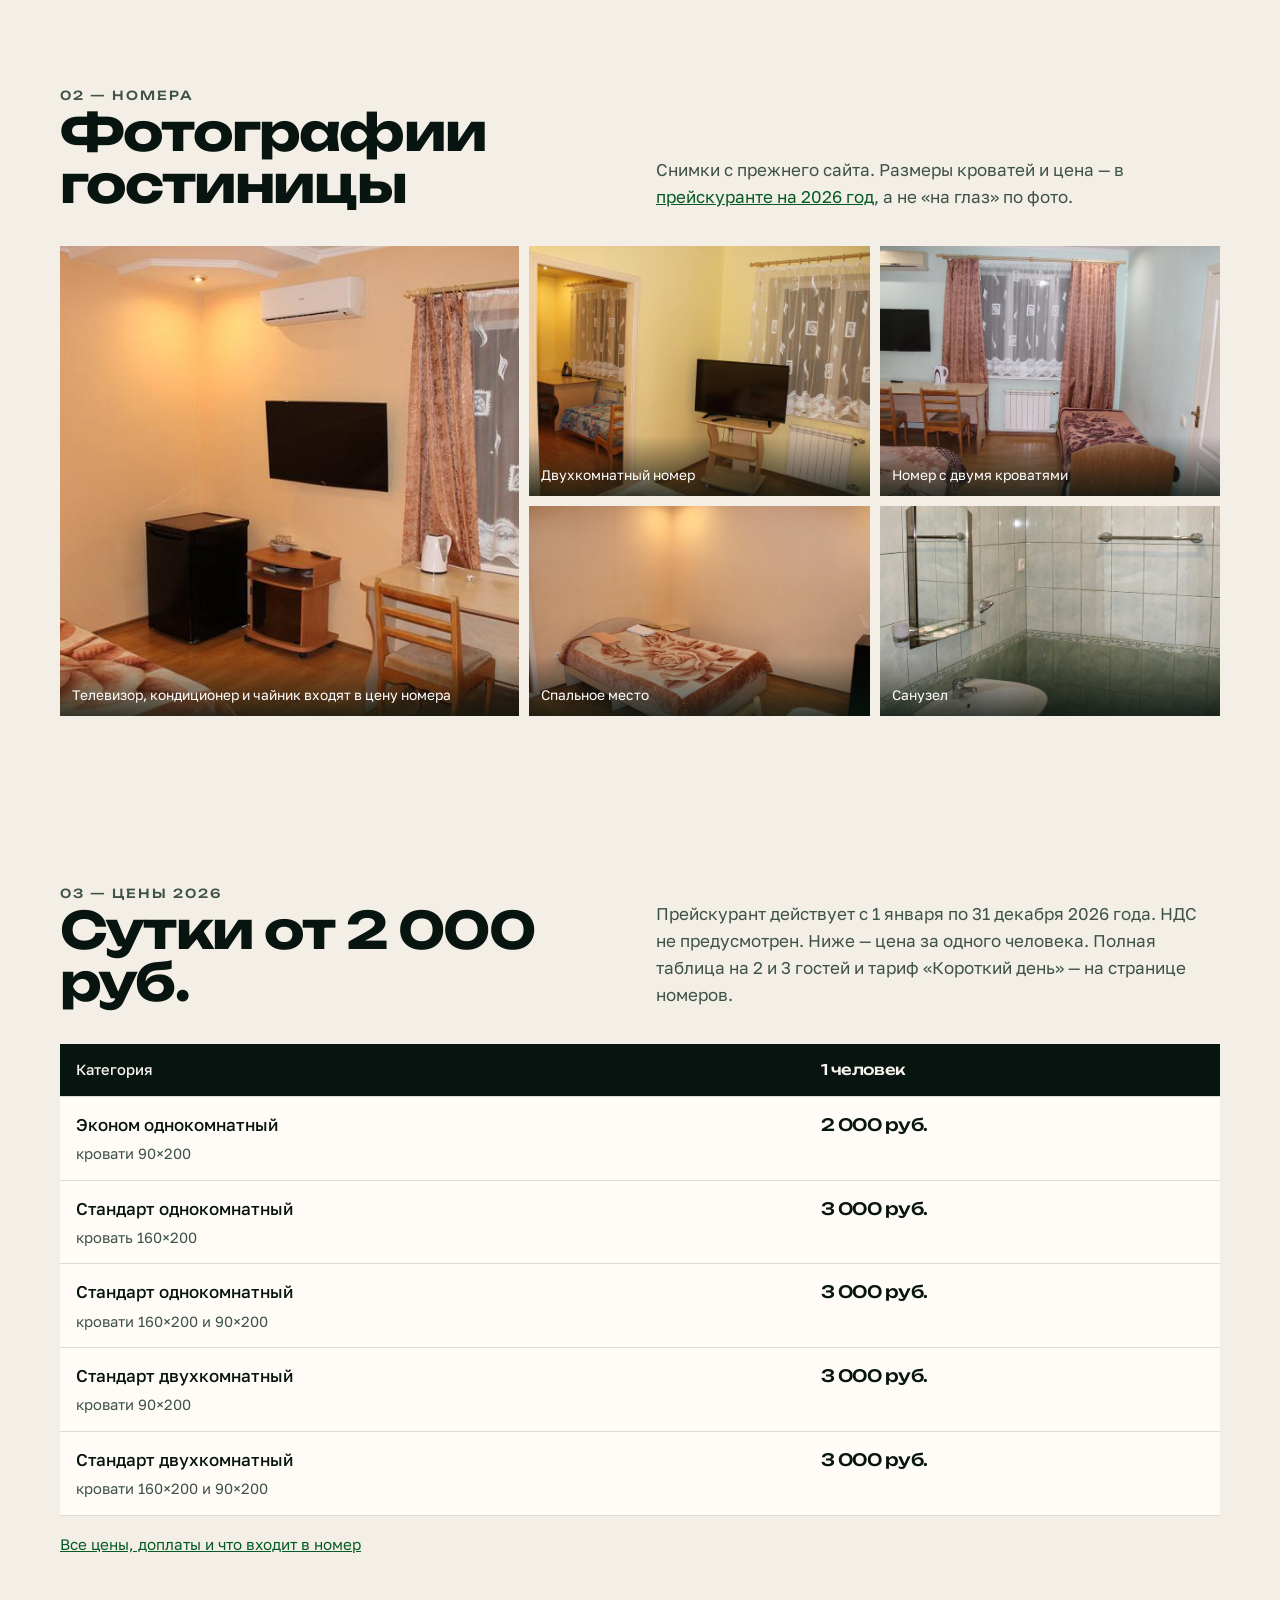
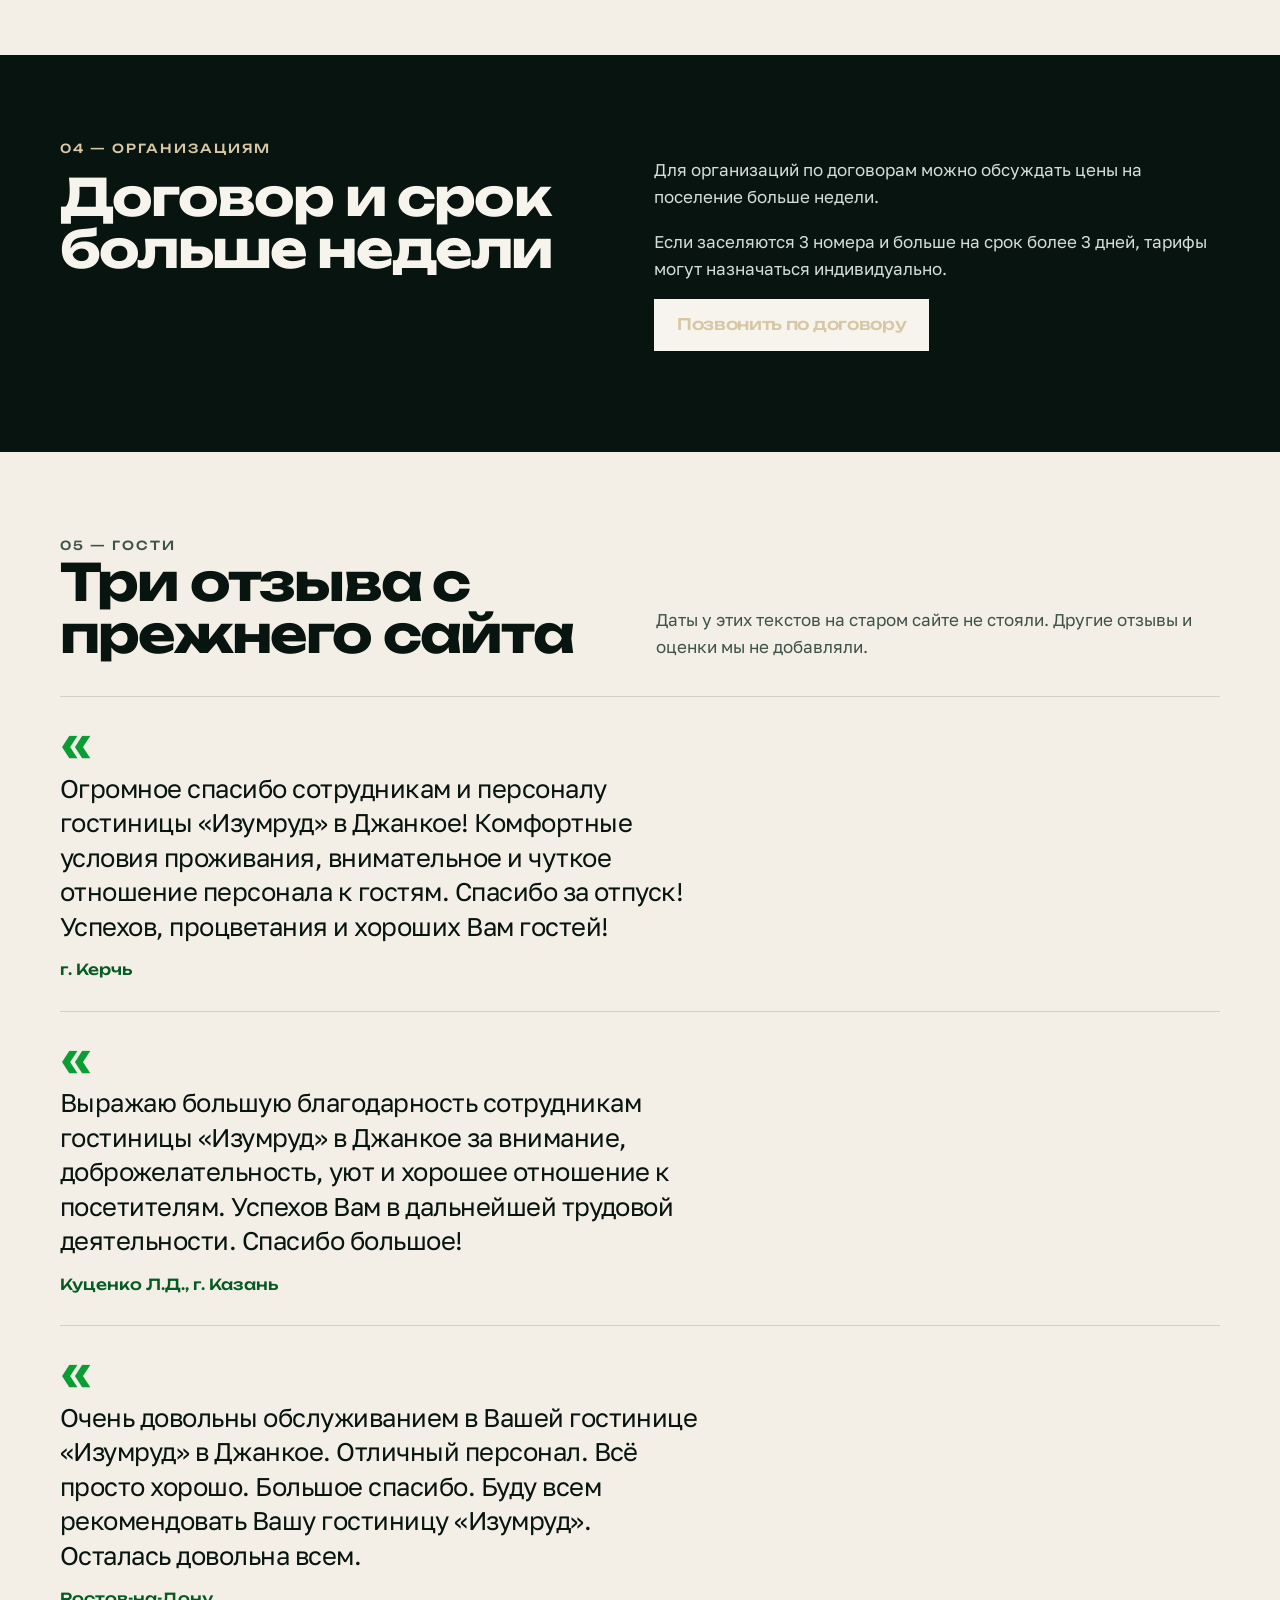
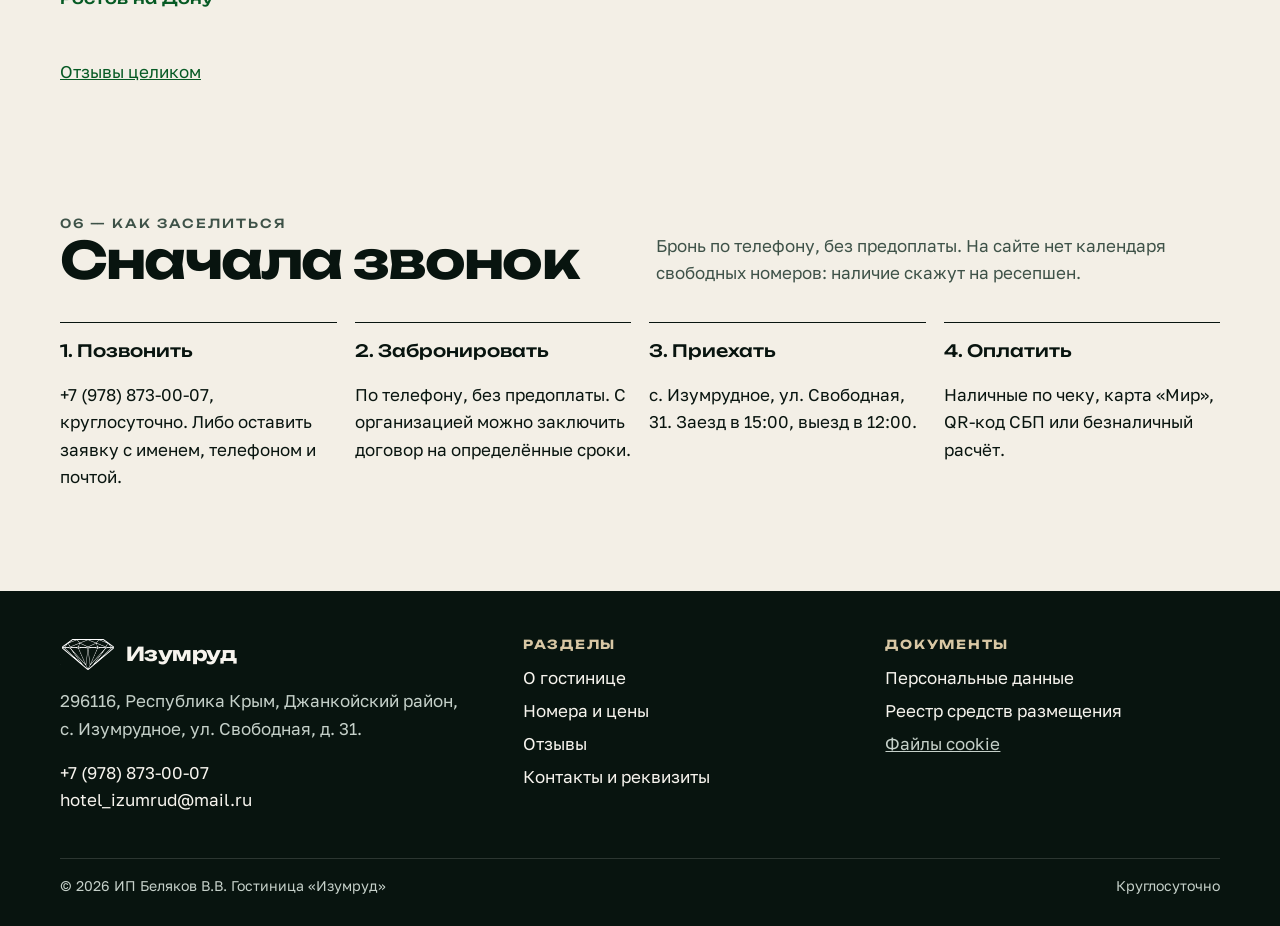
==== commit 3b79c89a: "Сделать подачу сайта более премиальной и живой. Добавлены свет, движение логотипа и появление блоков" ====
--- a/index.html
+++ b/index.html
@@ -113,6 +113,23 @@
       </div>
     </section>
 
+    <div class="ribbon" aria-hidden="true">
+      <div class="ribbon__track">
+        <span>30 лет</span>
+        <span>Круглосуточно</span>
+        <span>Стоянка для фур</span>
+        <span>от 2 000 руб.</span>
+        <span>Заезд в 15:00</span>
+        <span>село Изумрудное</span>
+        <span>30 лет</span>
+        <span>Круглосуточно</span>
+        <span>Стоянка для фур</span>
+        <span>от 2 000 руб.</span>
+        <span>Заезд в 15:00</span>
+        <span>село Изумрудное</span>
+      </div>
+    </div>
+
     <section class="section">
       <div class="wrap">
         <div class="section__head">
--- a/css/styles.css
+++ b/css/styles.css
@@ -234,24 +234,70 @@
 }
 
 .hero {
-  background: var(--ink);
+  position: relative;
+  overflow: hidden;
+  background:
+    radial-gradient(820px 460px at 12% 42%, rgba(10, 157, 52, 0.34), transparent 62%),
+    radial-gradient(640px 380px at 92% 8%, rgba(216, 199, 164, 0.16), transparent 58%),
+    #07110d;
   color: var(--cream);
-  padding: 36px 0 72px;
+  padding: 48px 0 72px;
+}
+
+.hero::before {
+  content: "";
+  position: absolute;
+  inset: 0;
+  pointer-events: none;
+  background-image:
+    linear-gradient(rgba(255, 255, 255, 0.035) 1px, transparent 1px),
+    linear-gradient(90deg, rgba(255, 255, 255, 0.035) 1px, transparent 1px);
+  background-size: 84px 84px;
+  mask-image: radial-gradient(circle at 28% 45%, #000 10%, transparent 72%);
 }
 
 .hero__grid {
+  position: relative;
   display: grid;
-  grid-template-columns: minmax(240px, 380px) 1fr;
-  gap: 56px;
+  grid-template-columns: minmax(240px, 420px) 1fr;
+  gap: 64px;
   align-items: center;
 }
 
 .hero__sign {
-  background: var(--green);
-  box-shadow: 18px 18px 0 var(--sand);
+  position: relative;
+  overflow: hidden;
+  background: linear-gradient(155deg, #14c253 0%, #0a9d34 42%, #066b2c 100%);
+  box-shadow:
+    0 28px 70px rgba(10, 157, 52, 0.28),
+    20px 20px 0 rgba(216, 199, 164, 0.9);
+  animation: floaty 7.5s ease-in-out infinite;
+}
+
+.hero__sign::after {
+  content: "";
+  position: absolute;
+  inset: 0;
+  background: linear-gradient(115deg, transparent 32%, rgba(255, 255, 255, 0.34) 48%, transparent 64%);
+  transform: translateX(-130%);
+  animation: sheen 5.2s ease-in-out infinite;
+  pointer-events: none;
 }
 
 .hero__sign img { width: 100%; height: auto; }
+
+.hero .eyebrow,
+.hero h1,
+.hero .lede,
+.hero__actions,
+.hero .facts {
+  animation: rise 0.9s cubic-bezier(0.2, 0.7, 0.2, 1) both;
+}
+
+.hero h1 { animation-delay: 0.12s; }
+.hero .lede { animation-delay: 0.22s; }
+.hero__actions { animation-delay: 0.32s; }
+.hero .facts { animation-delay: 0.42s; }
 
 .eyebrow {
   display: flex;
@@ -299,6 +345,8 @@
 }
 
 .btn {
+  position: relative;
+  overflow: hidden;
   display: inline-flex;
   align-items: center;
   justify-content: center;
@@ -311,7 +359,10 @@
   border: 1.5px solid transparent;
   cursor: pointer;
   font-size: 1rem;
-}
+  transition: transform 0.35s ease, background 0.35s ease, color 0.35s ease, border-color 0.35s ease;
+}
+
+.btn:hover { transform: translateY(-2px); }
 
 .btn--light {
   background: var(--cream);
@@ -795,7 +846,10 @@
   .site-nav a { padding: 12px 0; font-size: 1.15rem; }
   .header-phone { display: none; }
   .hero { padding-top: 20px; }
-  .hero__sign { max-width: 280px; box-shadow: 12px 12px 0 var(--sand); }
+  .hero__sign {
+    max-width: min(100%, 320px);
+    box-shadow: 0 18px 40px rgba(10, 157, 52, 0.28), 12px 12px 0 rgba(216, 199, 164, 0.9);
+  }
   .facts { grid-template-columns: 1fr 1fr; }
   .mosaic { grid-template-columns: 1fr; grid-template-rows: none; }
   .mosaic figure, .mosaic__main { height: auto; }
@@ -840,6 +894,197 @@
 
 @media (prefers-reduced-motion: reduce) {
   html { scroll-behavior: auto; }
+  .hero__sign,
+  .hero .eyebrow,
+  .hero h1,
+  .hero .lede,
+  .hero__actions,
+  .hero .facts,
+  .ribbon__track { animation: none; }
+}
+
+@keyframes rise {
+  from { opacity: 0; transform: translateY(26px); }
+  to { opacity: 1; transform: none; }
+}
+
+@keyframes floaty {
+  0%, 100% { transform: translateY(0); }
+  50% { transform: translateY(-10px); }
+}
+
+@keyframes sheen {
+  0%, 55% { transform: translateX(-130%); }
+  100% { transform: translateX(130%); }
+}
+
+@keyframes marquee {
+  from { transform: translateX(0); }
+  to { transform: translateX(-50%); }
+}
+
+.ribbon {
+  overflow: hidden;
+  background: #062416;
+  color: var(--sand);
+  border-top: 1px solid rgba(216, 199, 164, 0.28);
+  border-bottom: 1px solid rgba(216, 199, 164, 0.28);
+}
+
+.ribbon__track {
+  display: flex;
+  gap: 0;
+  width: max-content;
+  padding: 14px 0;
+  animation: marquee 28s linear infinite;
+}
+
+.ribbon span {
+  font-family: var(--display);
+  letter-spacing: 0.14em;
+  text-transform: uppercase;
+  font-size: 0.78rem;
+  padding: 0 28px;
+  white-space: nowrap;
+}
+
+.ribbon span::before {
+  content: "◆";
+  margin-right: 28px;
+  color: var(--green);
+}
+
+.site-header {
+  background: rgba(243, 239, 230, 0.78);
+  backdrop-filter: blur(18px);
+  transition: box-shadow 0.4s ease, background 0.4s ease;
+}
+
+.site-header.is-stuck {
+  background: rgba(243, 239, 230, 0.94);
+  box-shadow: 0 12px 40px rgba(8, 20, 15, 0.08);
+}
+
+.brand img { transition: transform 0.6s ease; }
+.brand:hover img { transform: rotate(-8deg) scale(1.06); }
+
+.site-nav a {
+  position: relative;
+  transition: color 0.3s ease;
+}
+
+.site-nav a::after {
+  content: "";
+  position: absolute;
+  left: 0;
+  bottom: -6px;
+  width: 100%;
+  height: 1px;
+  background: var(--green);
+  transform: scaleX(0);
+  transform-origin: left;
+  transition: transform 0.35s ease;
+}
+
+.site-nav a:hover::after,
+.site-nav a[aria-current="page"]::after { transform: scaleX(1); }
+
+.page-intro {
+  position: relative;
+  overflow: hidden;
+  background:
+    radial-gradient(540px 240px at 88% 0%, rgba(10, 157, 52, 0.38), transparent 62%),
+    #08140f;
+}
+
+.page-intro::after {
+  content: "";
+  position: absolute;
+  right: 8%;
+  top: 18%;
+  width: 140px;
+  height: 140px;
+  border: 1px solid rgba(216, 199, 164, 0.35);
+  transform: rotate(45deg);
+  animation: floaty 8s ease-in-out infinite;
+  pointer-events: none;
+}
+
+.motion .reveal {
+  opacity: 0;
+  transform: translateY(28px);
+  animation: none;
+}
+
+.motion .reveal.is-in {
+  animation: rise 0.85s cubic-bezier(0.2, 0.7, 0.2, 1) both;
+  animation-delay: var(--d, 0ms);
+}
+
+.board article {
+  transition: background 0.35s ease, padding-left 0.35s ease;
+}
+
+.board article:hover {
+  background: rgba(10, 157, 52, 0.06);
+  padding-left: 10px;
+}
+
+.mosaic img,
+.gallery-row img {
+  transition: transform 0.9s cubic-bezier(0.2, 0.7, 0.2, 1);
+}
+
+.mosaic figure:hover img,
+.gallery-row figure:hover img { transform: scale(1.06); }
+
+.quotes article { position: relative; }
+
+.quotes article p::before {
+  content: "«";
+  display: block;
+  font-family: var(--display);
+  font-size: 3rem;
+  line-height: 0.8;
+  color: var(--green);
+  margin-bottom: 8px;
+}
+
+.price-table tr { transition: background 0.3s ease; }
+.price-table tbody tr:hover { background: #f3fbf4; }
+
+.panel {
+  transition: transform 0.45s ease, box-shadow 0.45s ease;
+}
+
+.panel:hover {
+  transform: translateY(-4px);
+  box-shadow: 0 18px 40px rgba(8, 20, 15, 0.08);
+}
+
+.facts div { transition: border-color 0.4s ease; }
+.facts div:hover { border-top-color: var(--sand); }
+
+@media (min-width: 980px) {
+  .hero { min-height: calc(100vh - var(--header)); }
+}
+
+@media (max-width: 760px) {
+  .page-intro::after { display: none; }
+  .board article:hover { padding-left: 0; }
+}
+
+@media (prefers-reduced-motion: reduce) {
+  .motion .reveal,
+  .motion .reveal.is-in,
+  .hero__sign,
+  .hero__sign::after,
+  .page-intro::after { animation: none; opacity: 1; transform: none; }
+  .mosaic figure:hover img,
+  .gallery-row figure:hover img,
+  .panel:hover,
+  .btn:hover,
+  .brand:hover img { transform: none; }
 }
 
 @media print {
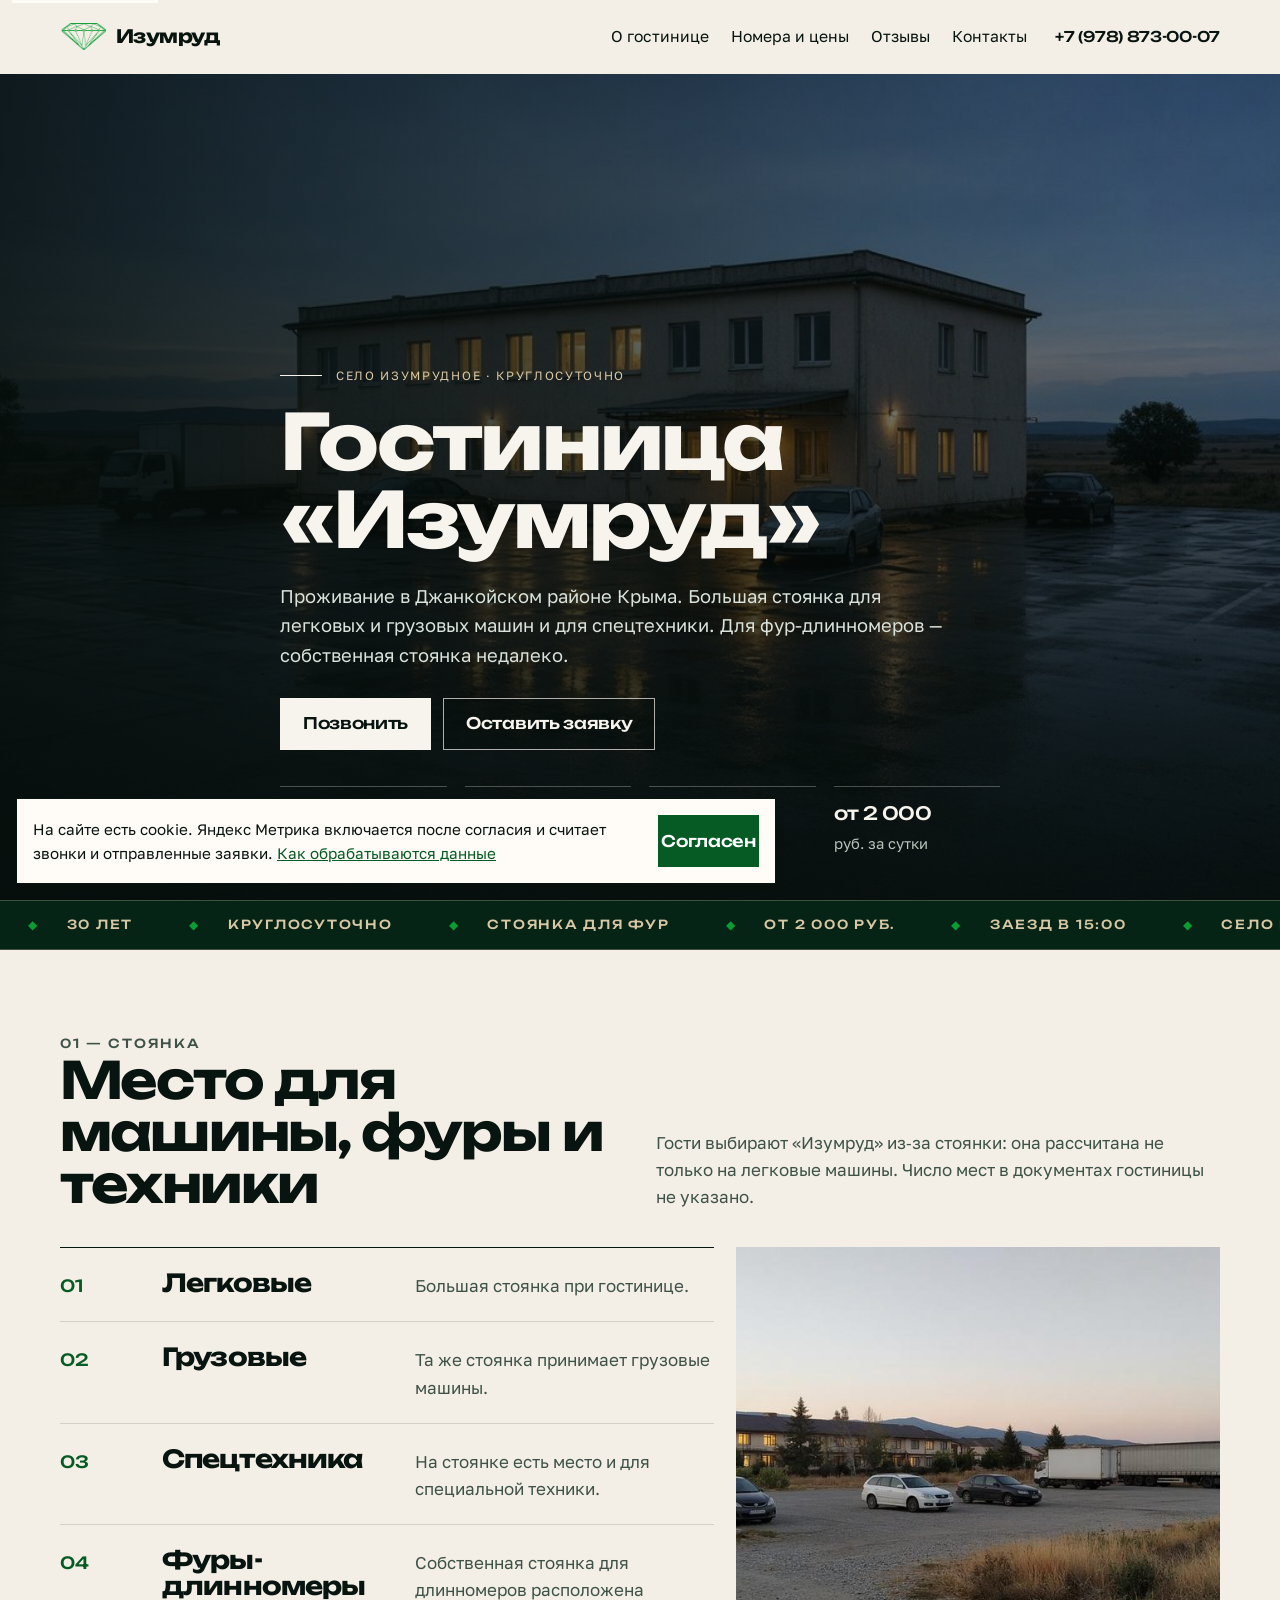
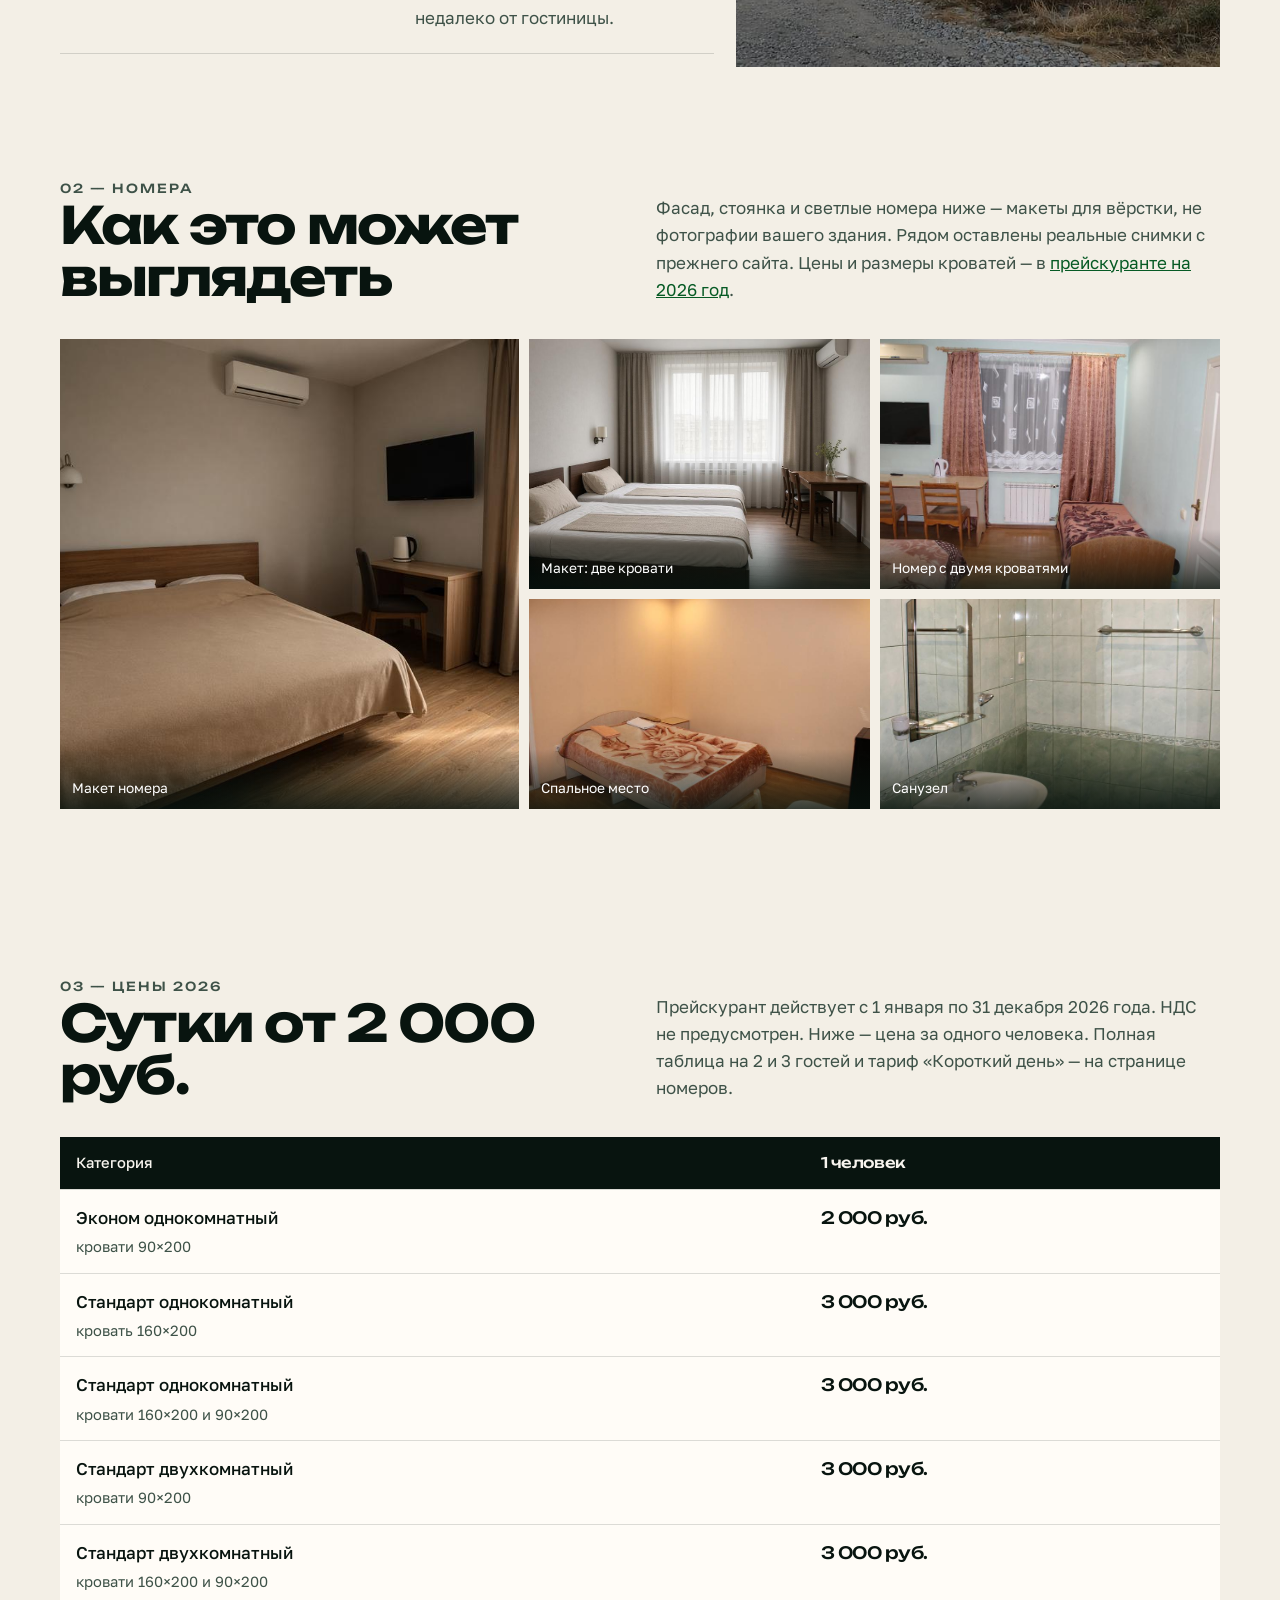
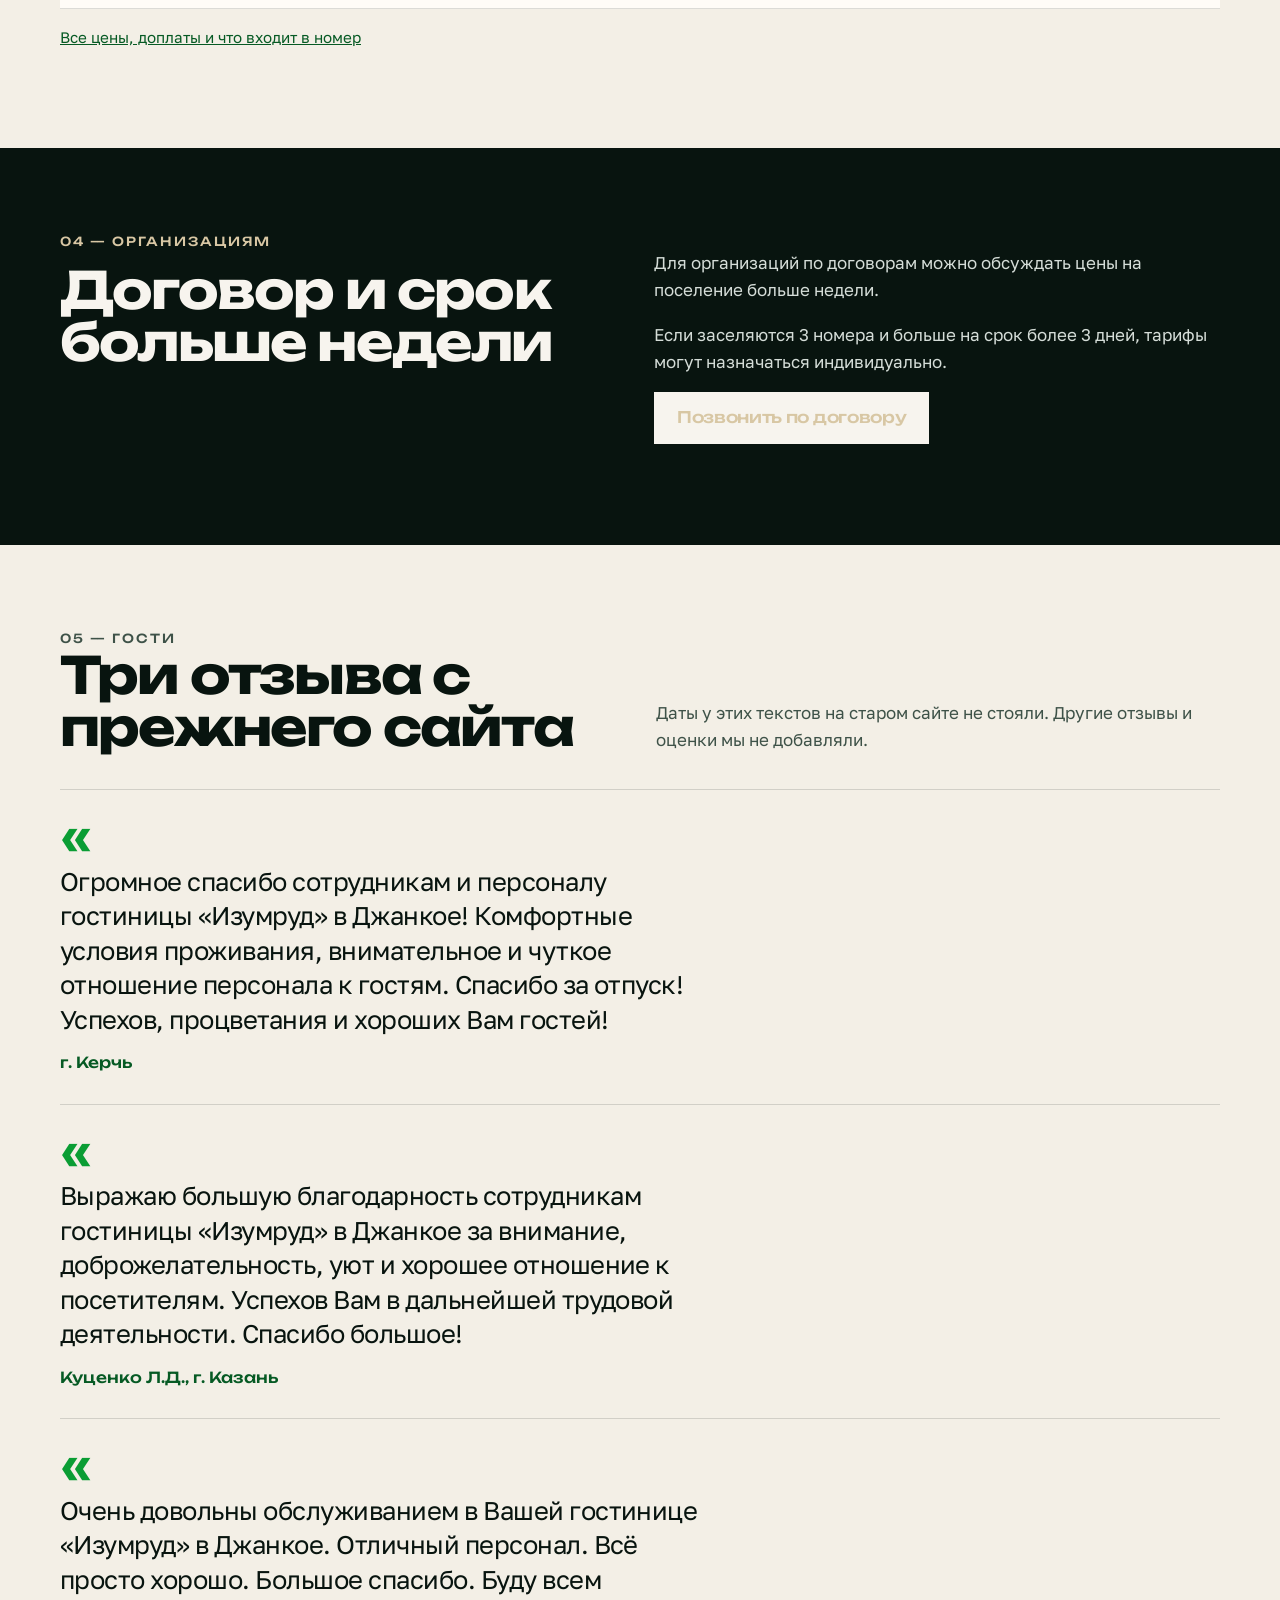
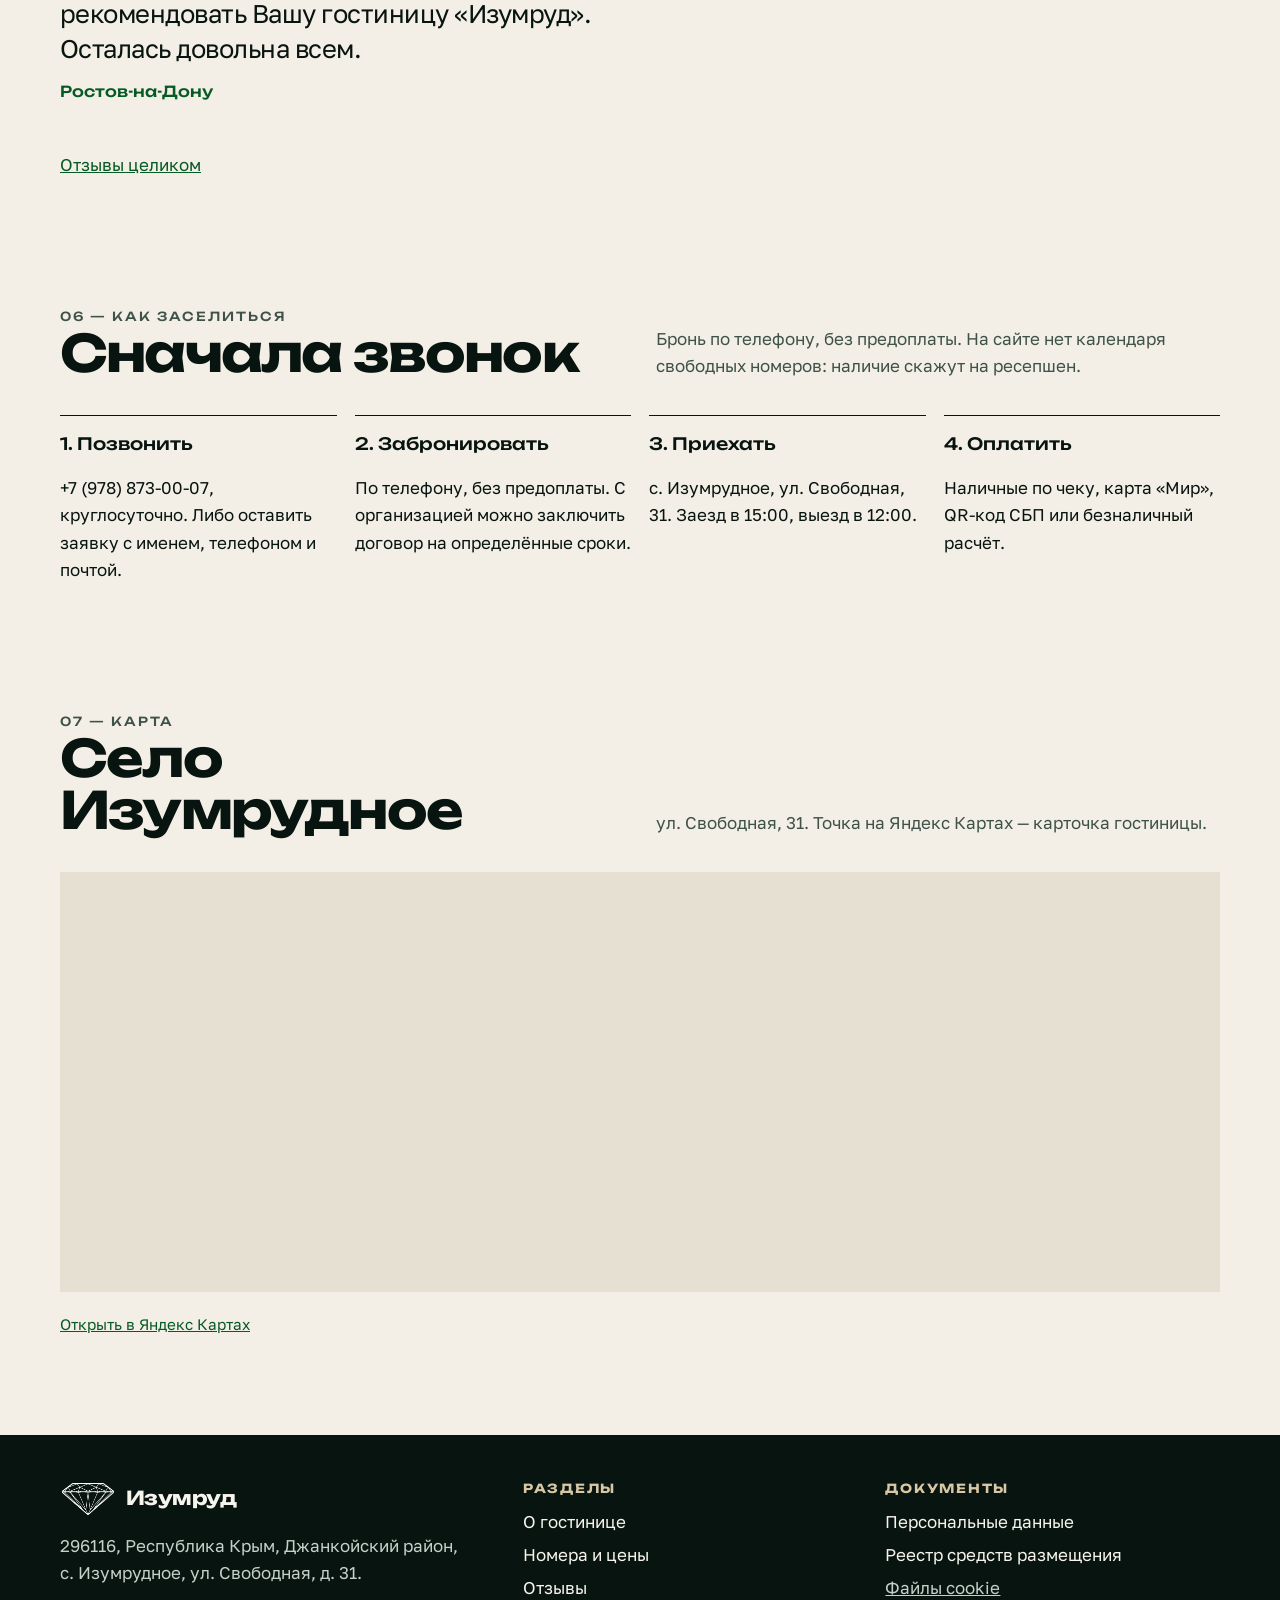
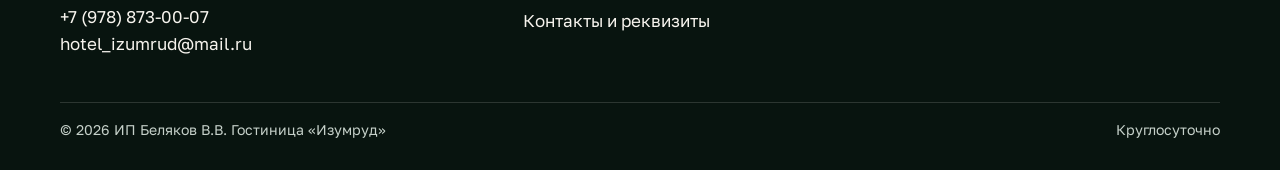
==== commit c964755c: "Переделать первый экран и добавить кадры с картой. Сетка убрана, вместо неё фотография на весь экран" ====
--- a/index.html
+++ b/index.html
@@ -79,11 +79,9 @@
 
   <main id="main">
     <section class="hero">
-      <div class="wrap hero__grid">
-        <div class="hero__sign">
-          <img src="img/logo.png" width="900" height="900" alt="Логотип гостиницы «Изумруд»: белый бриллиант на зелёном поле" fetchpriority="high">
-        </div>
-        <div>
+      <img class="hero__photo" src="img/scene-hero.jpg" width="1280" height="720" alt="Макет для сайта: гостиница вечером и стоянка перед ней" fetchpriority="high">
+      <div class="hero__veil"></div>
+      <div class="wrap hero__copy">
           <p class="eyebrow">село Изумрудное · круглосуточно</p>
           <h1>Гостиница «Изумруд»</h1>
           <p class="lede">Проживание в Джанкойском районе Крыма. Большая стоянка для легковых и грузовых машин и для спецтехники. Для фур-длинномеров — собственная стоянка недалеко.</p>
@@ -109,7 +107,6 @@
               <dd>руб. за сутки</dd>
             </div>
           </dl>
-        </div>
       </div>
     </section>
 
@@ -139,6 +136,7 @@
           </div>
           <p>Гости выбирают «Изумруд» из‑за стоянки: она рассчитана не только на легковые машины. Число мест в документах гостиницы не указано.</p>
         </div>
+        <div class="place">
         <div class="board">
           <article>
             <span class="num">01</span>
@@ -161,6 +159,10 @@
             <p>Собственная стоянка для длинномеров расположена недалеко от гостиницы.</p>
           </article>
         </div>
+        <figure class="place__photo">
+          <img src="img/scene-parking-sm.jpg" srcset="img/scene-parking-sm.jpg 900w, img/scene-parking.jpg 1280w" sizes="(max-width: 900px) 100vw, 42vw" width="1280" height="720" alt="Макет для сайта: стоянка с легковыми и фурой" loading="lazy" decoding="async">
+        </figure>
+        </div>
       </div>
     </section>
 
@@ -169,18 +171,18 @@
         <div class="section__head">
           <div>
             <p class="kicker">02 — номера</p>
-            <h2>Фотографии гостиницы</h2>
-          </div>
-          <p>Снимки с прежнего сайта. Размеры кроватей и цена — в <a href="rooms.html">прейскуранте на 2026 год</a>, а не «на глаз» по фото.</p>
+            <h2>Как это может выглядеть</h2>
+          </div>
+          <p>Фасад, стоянка и светлые номера ниже — макеты для вёрстки, не фотографии вашего здания. Рядом оставлены реальные снимки с прежнего сайта. Цены и размеры кроватей — в <a href="rooms.html">прейскуранте на 2026 год</a>.</p>
         </div>
         <div class="mosaic">
           <figure class="mosaic__main">
-            <img src="img/room-desk-sm.jpg" srcset="img/room-desk-sm.jpg 800w, img/room-desk.jpg 1024w" sizes="(max-width: 760px) 100vw, 50vw" width="1024" height="682" alt="Номер гостиницы: телевизор, кондиционер, электрочайник и рабочий стол" loading="lazy" decoding="async">
-            <figcaption>Телевизор, кондиционер и чайник входят в цену номера</figcaption>
+            <img src="img/scene-room-sm.jpg" srcset="img/scene-room-sm.jpg 900w, img/scene-room.jpg 1152w" sizes="(max-width: 760px) 100vw, 50vw" width="1152" height="864" alt="Макет номера: кровать, телевизор, кондиционер и чайник" loading="lazy" decoding="async">
+            <figcaption>Макет номера</figcaption>
           </figure>
           <figure>
-            <img src="img/room-suite-sm.jpg" srcset="img/room-suite-sm.jpg 800w, img/room-suite.jpg 1024w" sizes="(max-width: 760px) 100vw, 25vw" width="1024" height="682" alt="Двухкомнатный номер: вид через дверной проём во вторую комнату" loading="lazy" decoding="async">
-            <figcaption>Двухкомнатный номер</figcaption>
+            <img src="img/scene-twin-sm.jpg" srcset="img/scene-twin-sm.jpg 900w, img/scene-twin.jpg 1152w" sizes="(max-width: 760px) 100vw, 25vw" width="1152" height="864" alt="Макет номера с двумя кроватями" loading="lazy" decoding="async">
+            <figcaption>Макет: две кровати</figcaption>
           </figure>
           <figure>
             <img src="img/room-twin-sm.jpg" srcset="img/room-twin-sm.jpg 800w, img/room-twin.jpg 1024w" sizes="(max-width: 760px) 100vw, 25vw" width="1024" height="682" alt="Номер с двумя кроватями, столом и телевизором" loading="lazy" decoding="async">
@@ -310,6 +312,20 @@
             <p>Наличные по чеку, карта «Мир», QR-код СБП или безналичный расчёт.</p>
           </article>
         </div>
+      </div>
+    </section>
+
+    <section class="section section--tight">
+      <div class="wrap">
+        <div class="section__head">
+          <div>
+            <p class="kicker">07 — карта</p>
+            <h2>Село Изумрудное</h2>
+          </div>
+          <p>ул. Свободная, 31. Точка на Яндекс Картах — карточка гостиницы.</p>
+        </div>
+        <iframe class="map" title="Гостиница «Изумруд» на Яндекс Карте" loading="lazy" src="https://yandex.ru/map-widget/v1/?ll=34.412126%2C45.736267&amp;z=16&amp;oid=33616187913&amp;ol=biz"></iframe>
+        <p class="note" style="margin-top:12px"><a href="https://yandex.com/maps/-/CXBh54PQ" rel="noopener">Открыть в Яндекс Картах</a></p>
       </div>
     </section>
   </main>
--- a/css/styles.css
+++ b/css/styles.css
@@ -235,56 +235,43 @@
 
 .hero {
   position: relative;
+  isolation: isolate;
   overflow: hidden;
-  background:
-    radial-gradient(820px 460px at 12% 42%, rgba(10, 157, 52, 0.34), transparent 62%),
-    radial-gradient(640px 380px at 92% 8%, rgba(216, 199, 164, 0.16), transparent 58%),
-    #07110d;
+  min-height: calc(100vh - var(--header));
+  display: flex;
+  align-items: flex-end;
+  background: #07110d;
   color: var(--cream);
-  padding: 48px 0 72px;
-}
-
-.hero::before {
-  content: "";
+  padding: 72px 0 36px;
+}
+
+.hero__photo {
   position: absolute;
   inset: 0;
-  pointer-events: none;
-  background-image:
-    linear-gradient(rgba(255, 255, 255, 0.035) 1px, transparent 1px),
-    linear-gradient(90deg, rgba(255, 255, 255, 0.035) 1px, transparent 1px);
-  background-size: 84px 84px;
-  mask-image: radial-gradient(circle at 28% 45%, #000 10%, transparent 72%);
-}
-
-.hero__grid {
-  position: relative;
-  display: grid;
-  grid-template-columns: minmax(240px, 420px) 1fr;
-  gap: 64px;
-  align-items: center;
-}
-
-.hero__sign {
-  position: relative;
-  overflow: hidden;
-  background: linear-gradient(155deg, #14c253 0%, #0a9d34 42%, #066b2c 100%);
-  box-shadow:
-    0 28px 70px rgba(10, 157, 52, 0.28),
-    20px 20px 0 rgba(216, 199, 164, 0.9);
-  animation: floaty 7.5s ease-in-out infinite;
-}
-
-.hero__sign::after {
-  content: "";
+  z-index: 0;
+  width: 100%;
+  height: 100%;
+  object-fit: cover;
+  object-position: center 45%;
+  animation: drift 22s ease-out both;
+}
+
+.hero__veil {
   position: absolute;
   inset: 0;
-  background: linear-gradient(115deg, transparent 32%, rgba(255, 255, 255, 0.34) 48%, transparent 64%);
-  transform: translateX(-130%);
-  animation: sheen 5.2s ease-in-out infinite;
-  pointer-events: none;
-}
-
-.hero__sign img { width: 100%; height: auto; }
+  z-index: 1;
+  background:
+    linear-gradient(90deg, rgba(6, 14, 11, 0.86) 0%, rgba(6, 14, 11, 0.62) 48%, rgba(6, 14, 11, 0.28) 100%),
+    linear-gradient(transparent 20%, rgba(6, 14, 11, 0.78));
+}
+
+.hero__copy {
+  position: relative;
+  z-index: 2;
+  width: min(720px, calc(100% - 40px));
+  margin-inline: auto;
+  padding-bottom: 8px;
+}
 
 .hero .eyebrow,
 .hero h1,
@@ -372,9 +359,9 @@
 .btn--light:hover { background: white; color: var(--ink); }
 
 .btn--line {
-  background: transparent;
+  background: rgba(7, 17, 13, 0.35);
   color: var(--cream);
-  border-color: rgba(247, 244, 238, 0.45);
+  border-color: rgba(247, 244, 238, 0.7);
 }
 
 .btn--line:hover { border-color: var(--cream); color: white; }
@@ -460,6 +447,26 @@
   text-transform: uppercase;
   color: var(--green-ink);
   margin: 0 0 12px;
+}
+
+.place {
+  display: grid;
+  grid-template-columns: 1.15fr 0.85fr;
+  gap: 22px;
+  align-items: stretch;
+}
+
+.place__photo {
+  margin: 0;
+  overflow: hidden;
+  min-height: 100%;
+}
+
+.place__photo img {
+  width: 100%;
+  height: 100%;
+  object-fit: cover;
+  min-height: 420px;
 }
 
 .board {
@@ -817,7 +824,7 @@
 }
 
 @media (max-width: 980px) {
-  .hero__grid, .section__head, .split, .steps, .footer-grid { grid-template-columns: 1fr; }
+  .hero__grid, .section__head, .split, .steps, .footer-grid, .place { grid-template-columns: 1fr; }
   .facts { grid-template-columns: 1fr 1fr; }
   .mosaic { grid-template-columns: 1fr 1fr; grid-template-rows: 220px 180px 180px; }
   .mosaic__main { grid-row: auto; grid-column: 1 / -1; height: 260px; }
@@ -845,11 +852,16 @@
   .site-nav.is-open { display: flex; }
   .site-nav a { padding: 12px 0; font-size: 1.15rem; }
   .header-phone { display: none; }
-  .hero { padding-top: 20px; }
-  .hero__sign {
-    max-width: min(100%, 320px);
-    box-shadow: 0 18px 40px rgba(10, 157, 52, 0.28), 12px 12px 0 rgba(216, 199, 164, 0.9);
+  .hero {
+    min-height: 100svh;
+    padding: 28px 0 108px;
+    align-items: flex-end;
   }
+  .hero__veil {
+    background: linear-gradient(180deg, rgba(6, 14, 11, 0.2) 0%, rgba(6, 14, 11, 0.72) 46%, rgba(6, 14, 11, 0.92) 100%);
+  }
+  .place { grid-template-columns: 1fr; }
+  .place__photo img { min-height: 240px; }
   .facts { grid-template-columns: 1fr 1fr; }
   .mosaic { grid-template-columns: 1fr; grid-template-rows: none; }
   .mosaic figure, .mosaic__main { height: auto; }
@@ -894,7 +906,7 @@
 
 @media (prefers-reduced-motion: reduce) {
   html { scroll-behavior: auto; }
-  .hero__sign,
+  .hero__photo,
   .hero .eyebrow,
   .hero h1,
   .hero .lede,
@@ -906,6 +918,11 @@
 @keyframes rise {
   from { opacity: 0; transform: translateY(26px); }
   to { opacity: 1; transform: none; }
+}
+
+@keyframes drift {
+  from { transform: scale(1.08); }
+  to { transform: scale(1); }
 }
 
 @keyframes floaty {
@@ -1077,8 +1094,7 @@
 @media (prefers-reduced-motion: reduce) {
   .motion .reveal,
   .motion .reveal.is-in,
-  .hero__sign,
-  .hero__sign::after,
+  .hero__photo,
   .page-intro::after { animation: none; opacity: 1; transform: none; }
   .mosaic figure:hover img,
   .gallery-row figure:hover img,
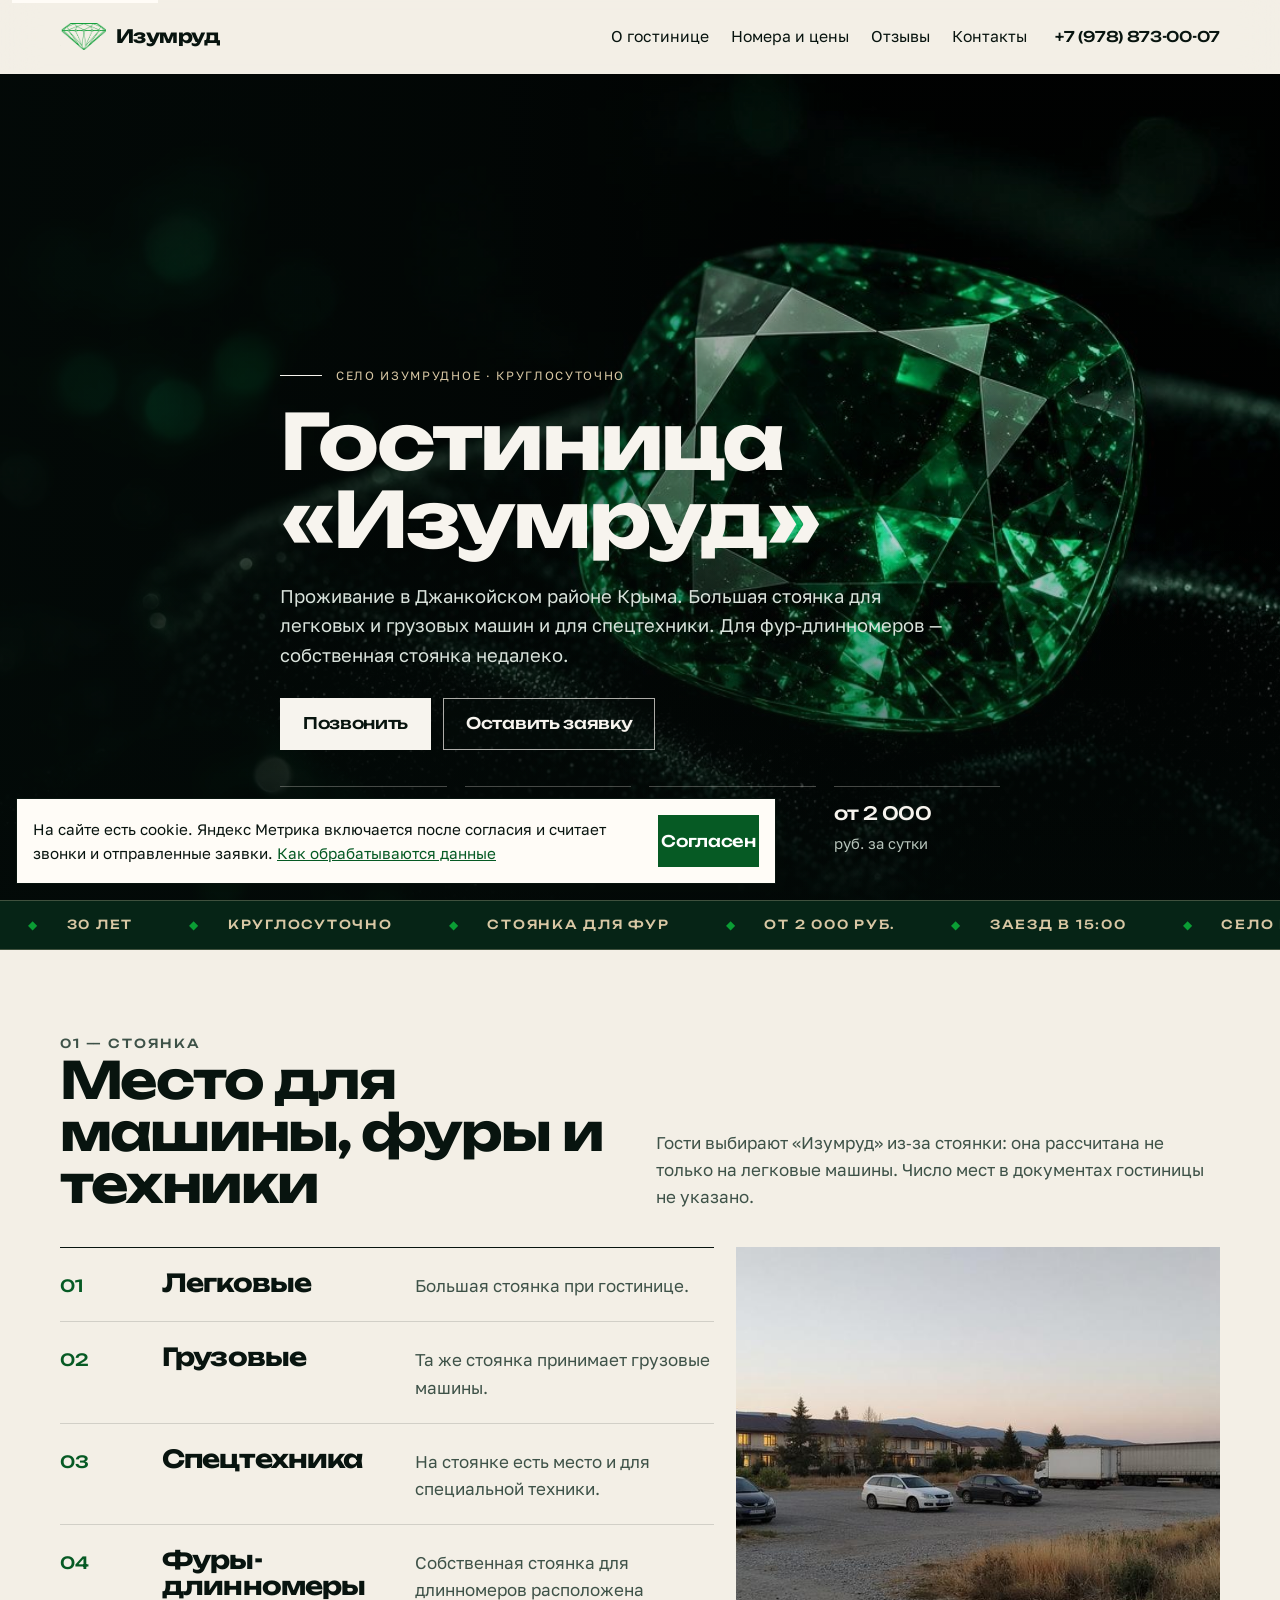
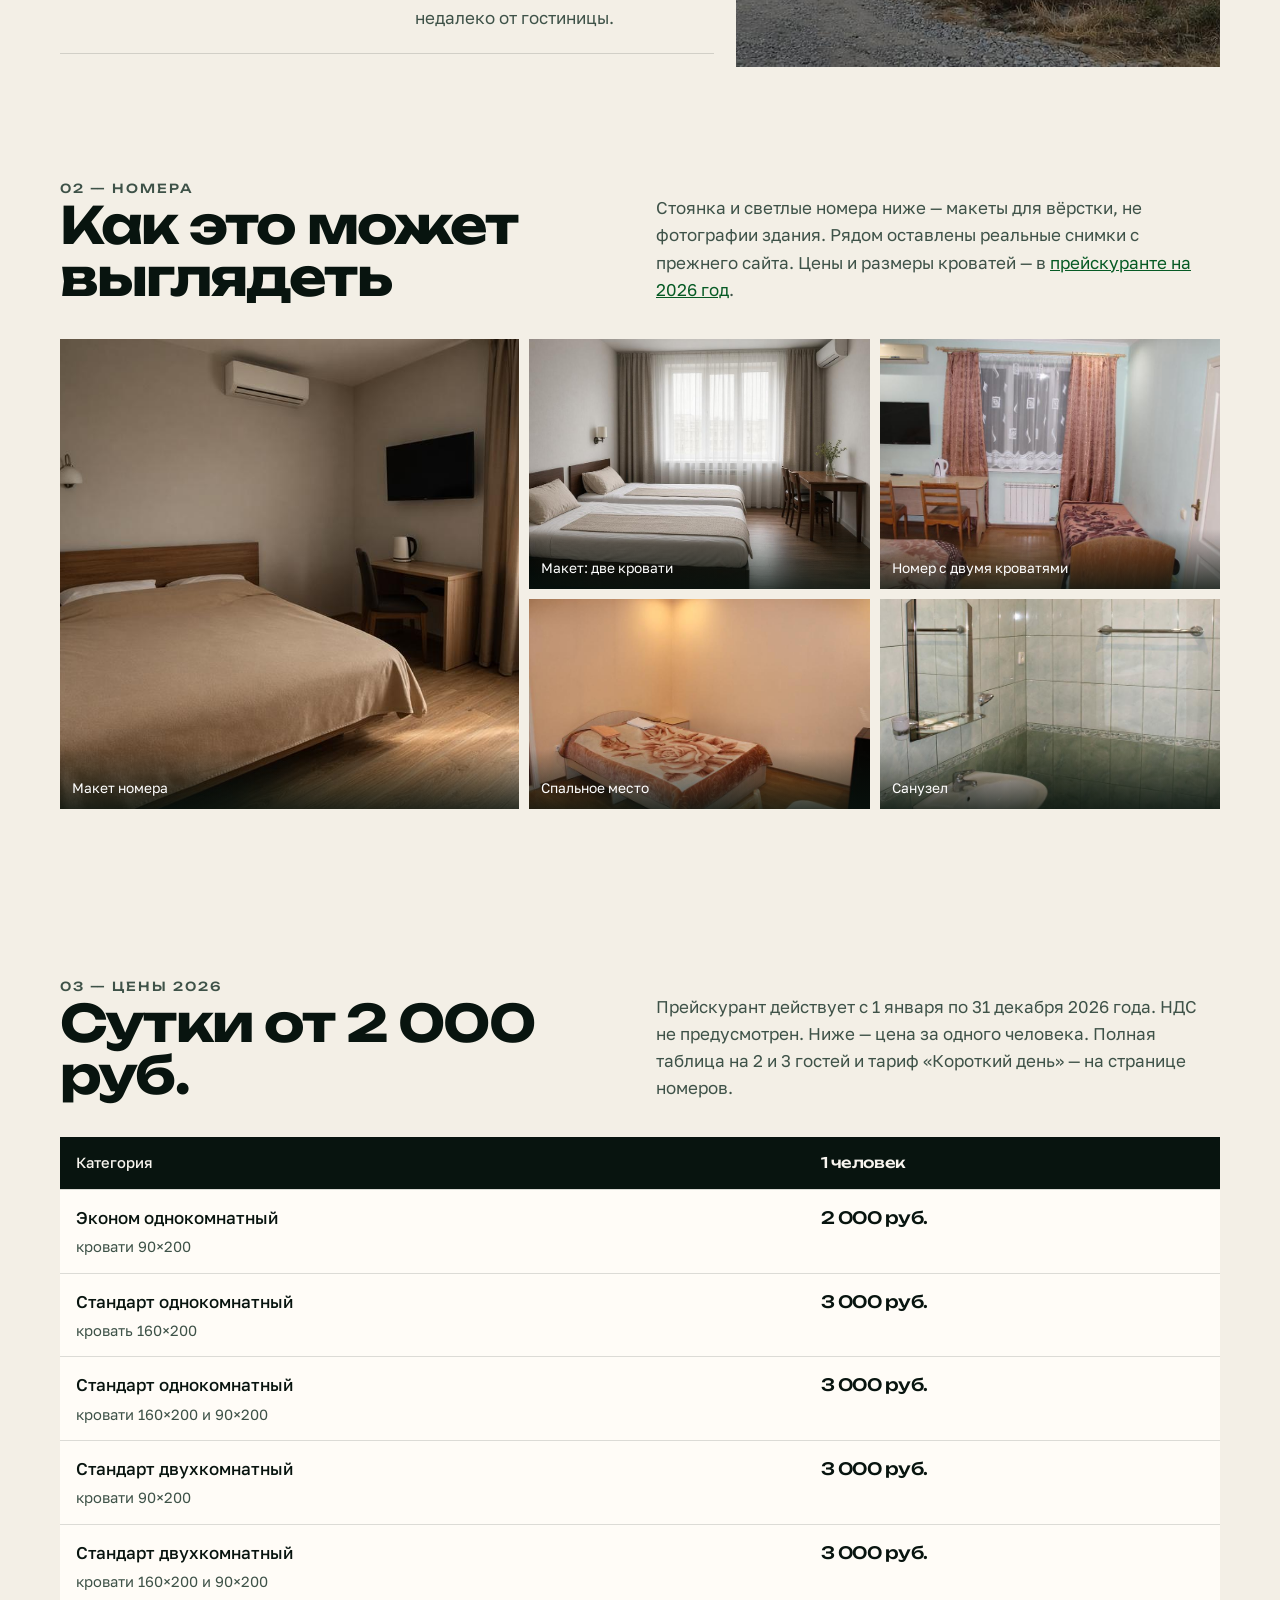
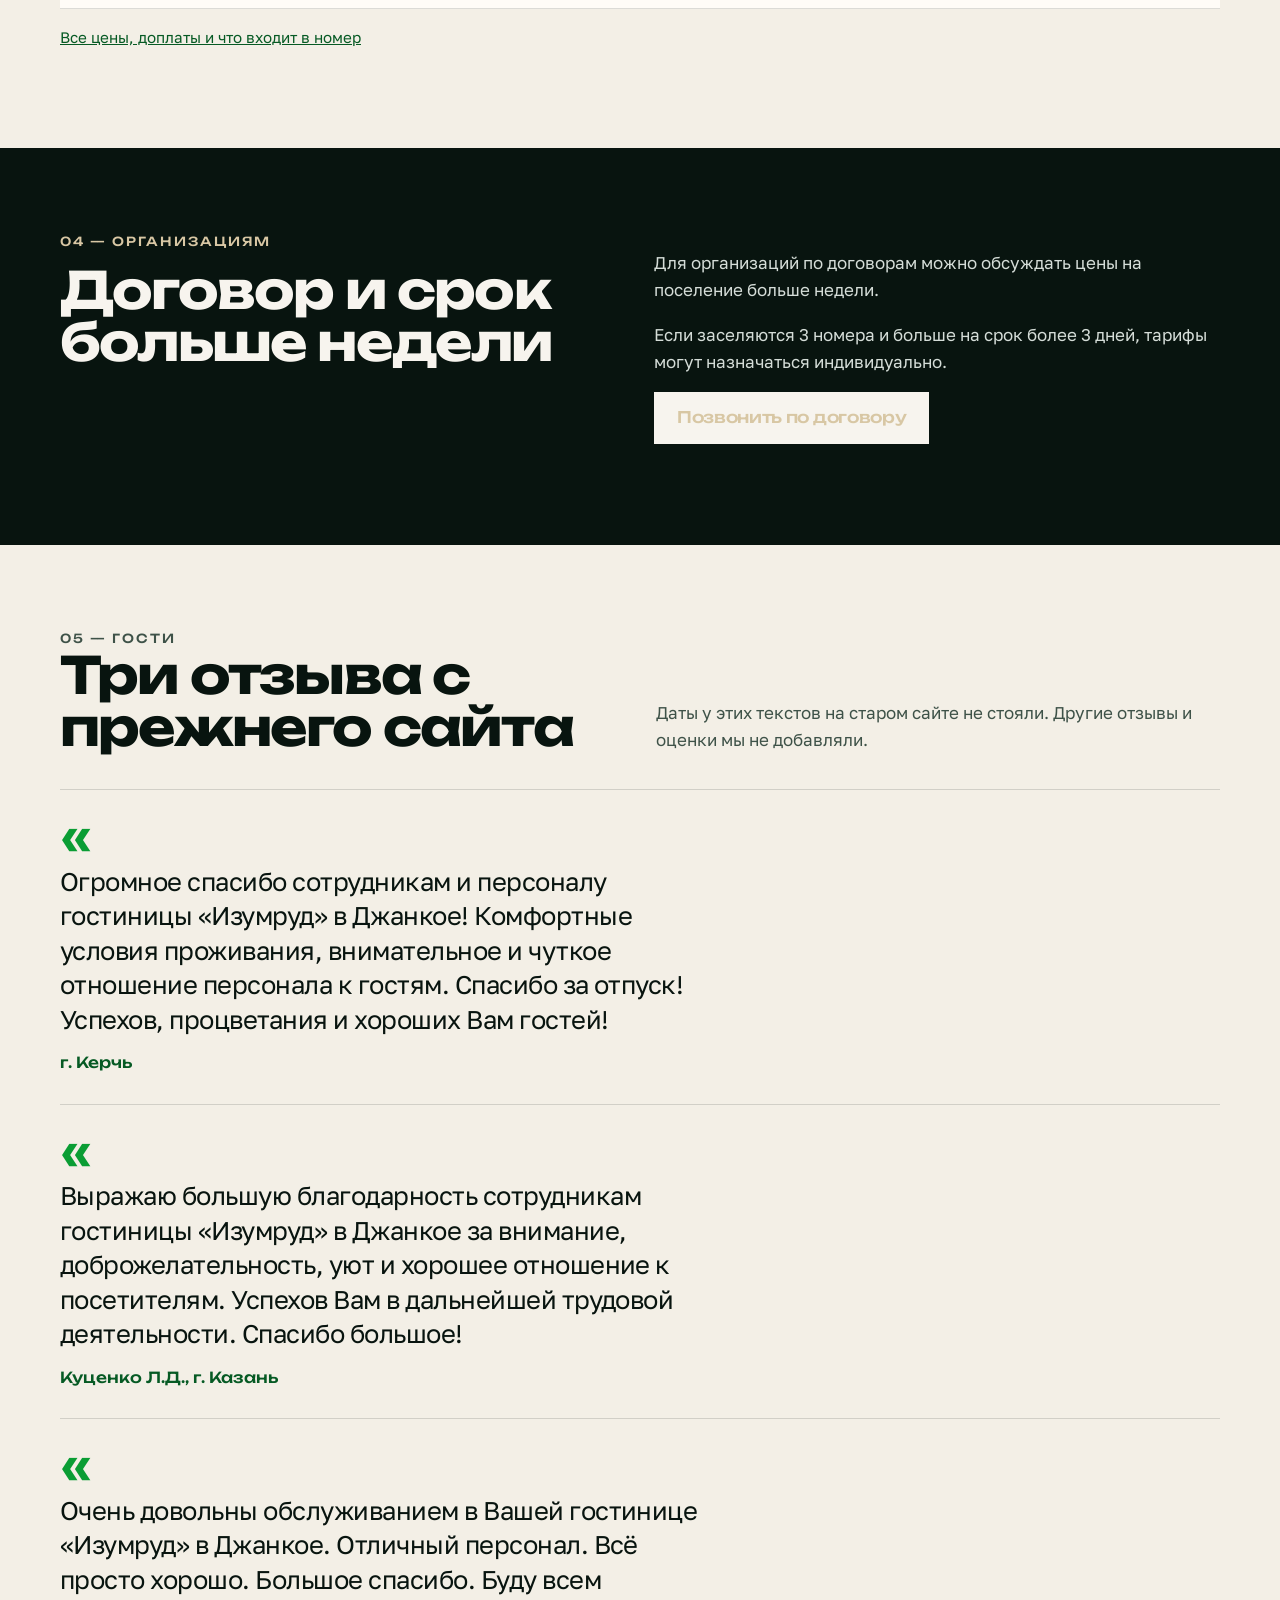
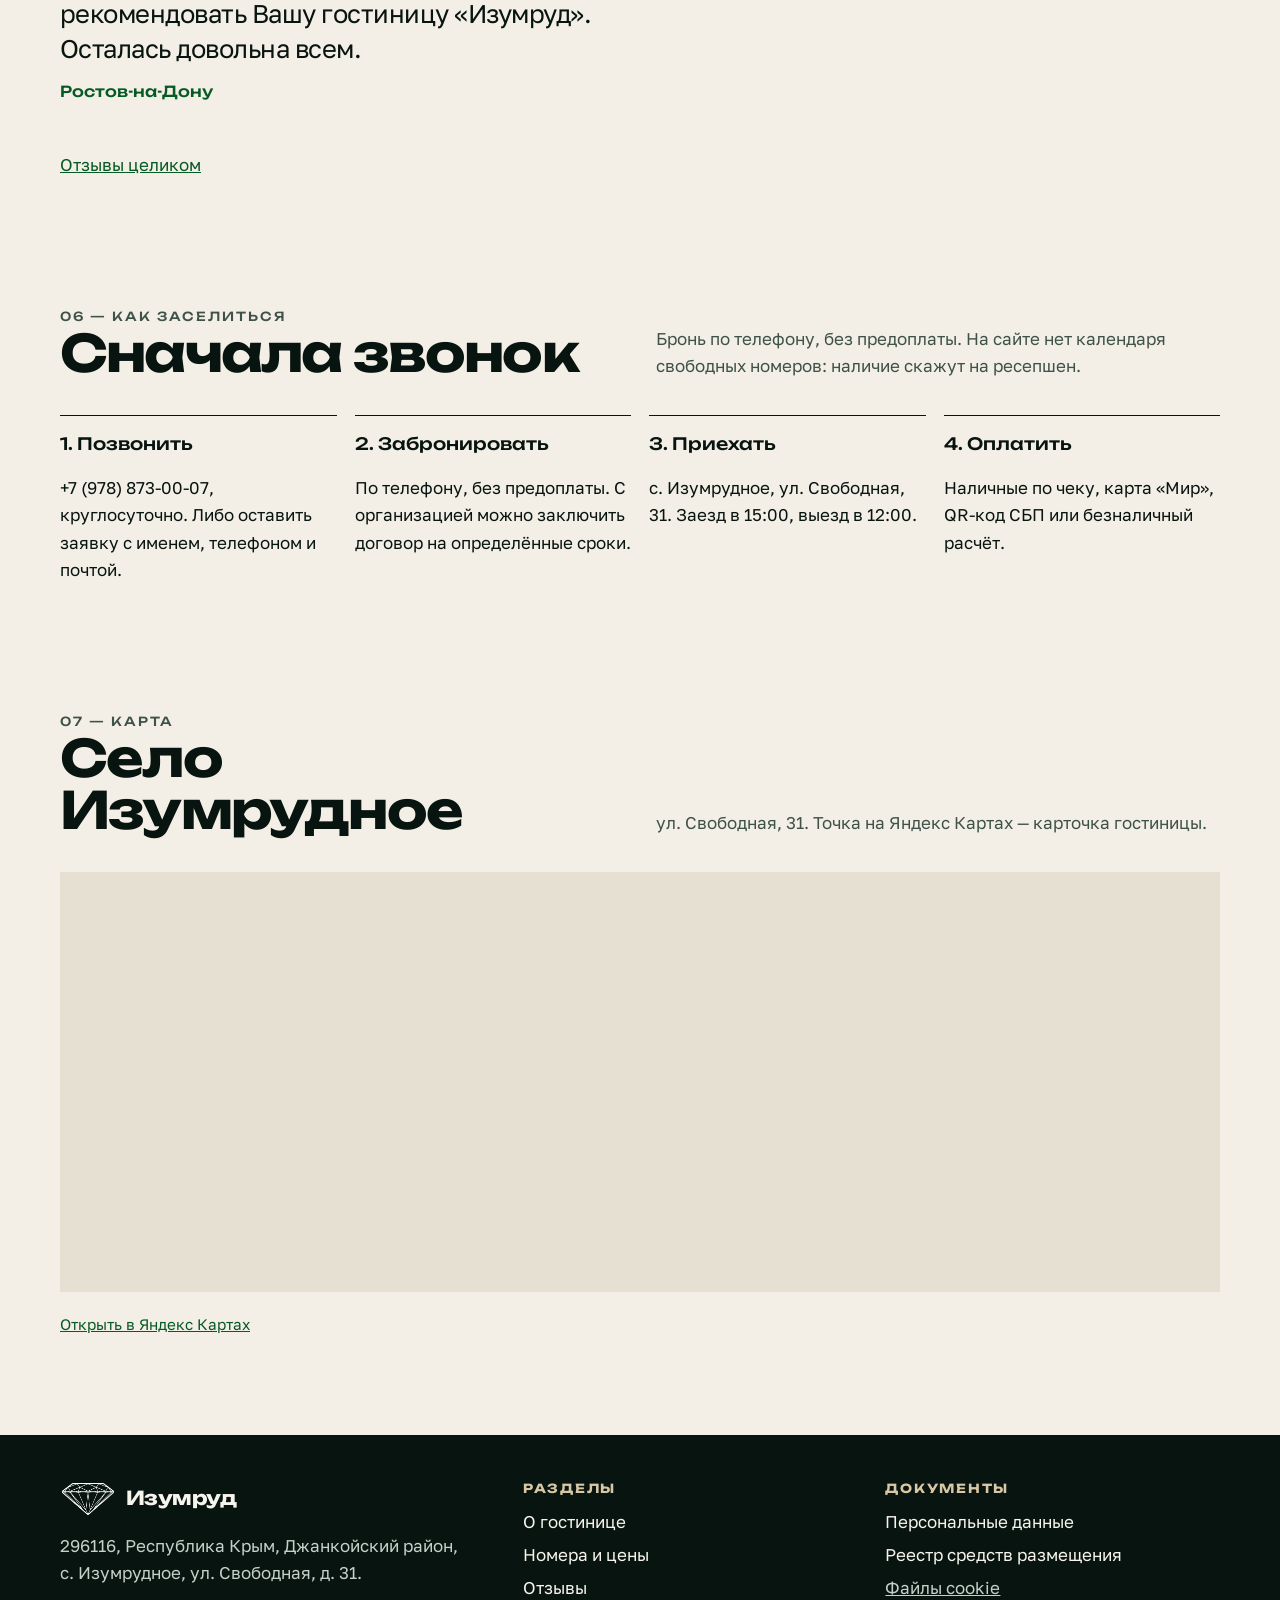
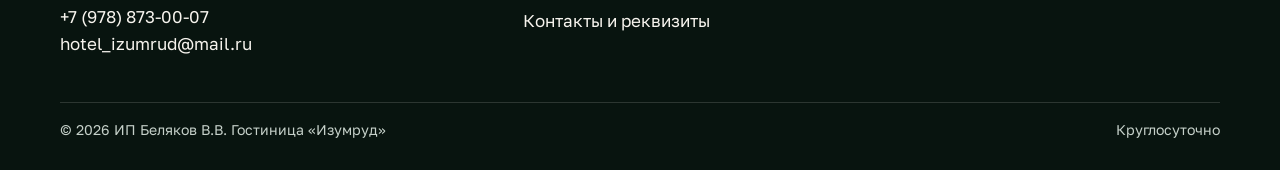
==== commit c6f7d877: "Заменить мрачный кадр первого экрана на изумруд. Серое здание убрано: теперь за названием гостиницы " ====
--- a/index.html
+++ b/index.html
@@ -79,7 +79,7 @@
 
   <main id="main">
     <section class="hero">
-      <img class="hero__photo" src="img/scene-hero.jpg" width="1280" height="720" alt="Макет для сайта: гостиница вечером и стоянка перед ней" fetchpriority="high">
+      <img class="hero__photo" src="img/hero-emerald.jpg" width="1280" height="720" alt="Огранённый изумруд на тёмном фоне" fetchpriority="high">
       <div class="hero__veil"></div>
       <div class="wrap hero__copy">
           <p class="eyebrow">село Изумрудное · круглосуточно</p>
@@ -173,7 +173,7 @@
             <p class="kicker">02 — номера</p>
             <h2>Как это может выглядеть</h2>
           </div>
-          <p>Фасад, стоянка и светлые номера ниже — макеты для вёрстки, не фотографии вашего здания. Рядом оставлены реальные снимки с прежнего сайта. Цены и размеры кроватей — в <a href="rooms.html">прейскуранте на 2026 год</a>.</p>
+          <p>Стоянка и светлые номера ниже — макеты для вёрстки, не фотографии здания. Рядом оставлены реальные снимки с прежнего сайта. Цены и размеры кроватей — в <a href="rooms.html">прейскуранте на 2026 год</a>.</p>
         </div>
         <div class="mosaic">
           <figure class="mosaic__main">
--- a/css/styles.css
+++ b/css/styles.css
@@ -252,7 +252,7 @@
   width: 100%;
   height: 100%;
   object-fit: cover;
-  object-position: center 45%;
+  object-position: 78% center;
   animation: drift 22s ease-out both;
 }
 
@@ -261,8 +261,8 @@
   inset: 0;
   z-index: 1;
   background:
-    linear-gradient(90deg, rgba(6, 14, 11, 0.86) 0%, rgba(6, 14, 11, 0.62) 48%, rgba(6, 14, 11, 0.28) 100%),
-    linear-gradient(transparent 20%, rgba(6, 14, 11, 0.78));
+    linear-gradient(90deg, rgba(3, 10, 8, 0.9) 0%, rgba(3, 10, 8, 0.62) 38%, rgba(3, 10, 8, 0.18) 68%),
+    linear-gradient(transparent 55%, rgba(3, 10, 8, 0.72));
 }
 
 .hero__copy {
@@ -857,8 +857,9 @@
     padding: 28px 0 108px;
     align-items: flex-end;
   }
+  .hero__photo { object-position: 70% 40%; }
   .hero__veil {
-    background: linear-gradient(180deg, rgba(6, 14, 11, 0.2) 0%, rgba(6, 14, 11, 0.72) 46%, rgba(6, 14, 11, 0.92) 100%);
+    background: linear-gradient(180deg, rgba(3, 10, 8, 0.15) 0%, rgba(3, 10, 8, 0.55) 42%, rgba(3, 10, 8, 0.9) 100%);
   }
   .place { grid-template-columns: 1fr; }
   .place__photo img { min-height: 240px; }
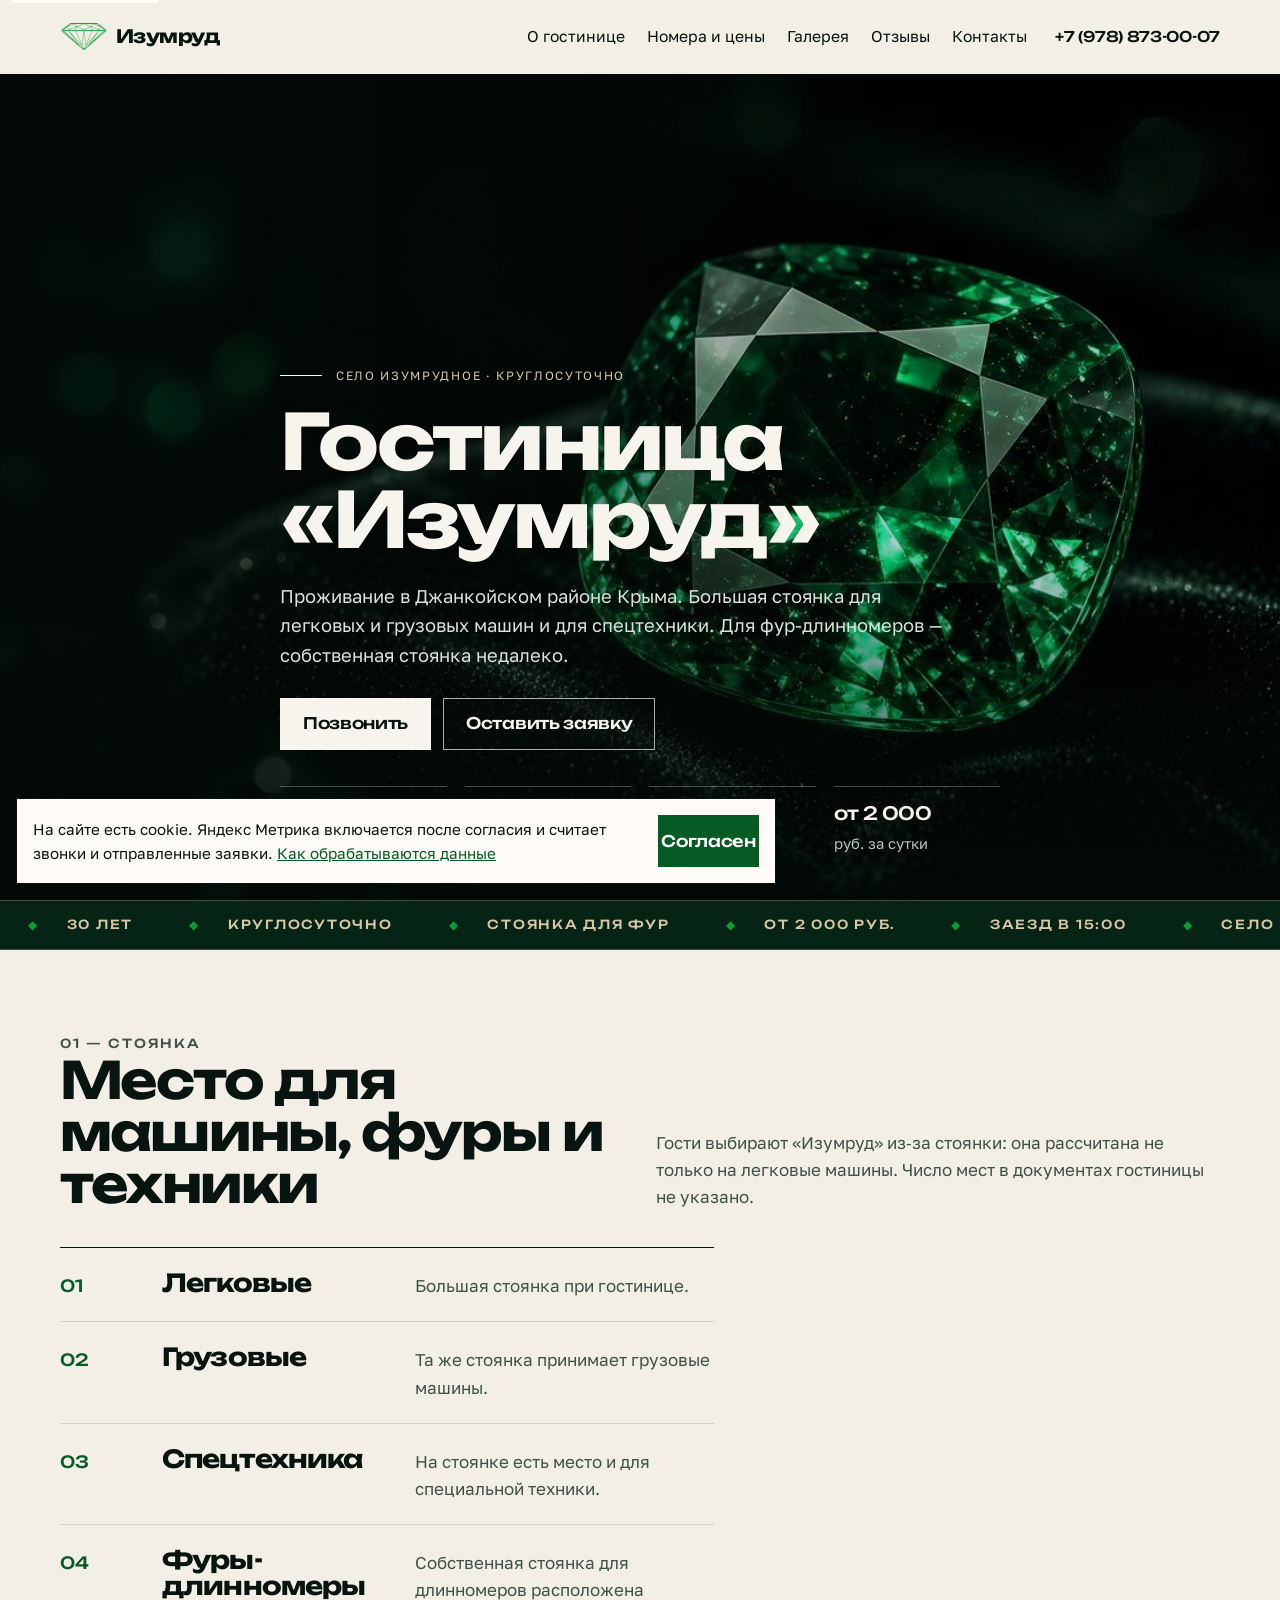
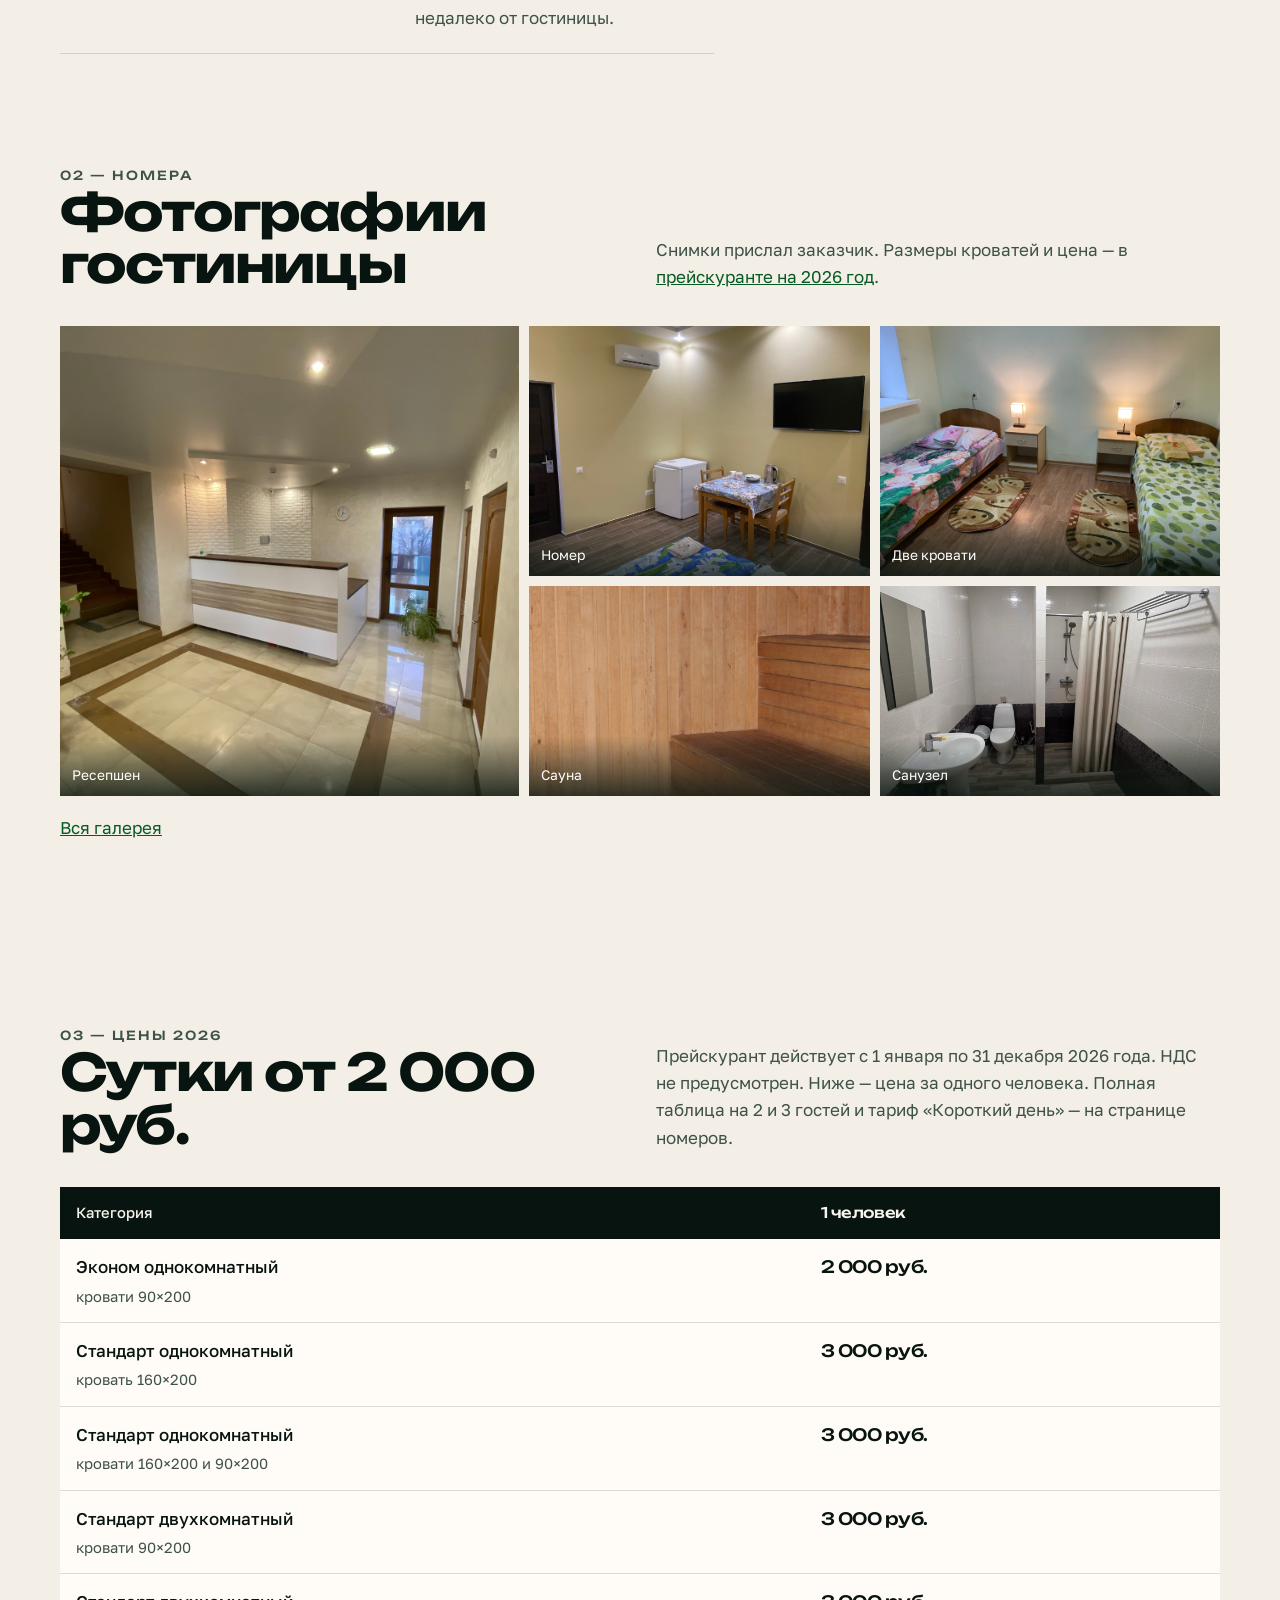
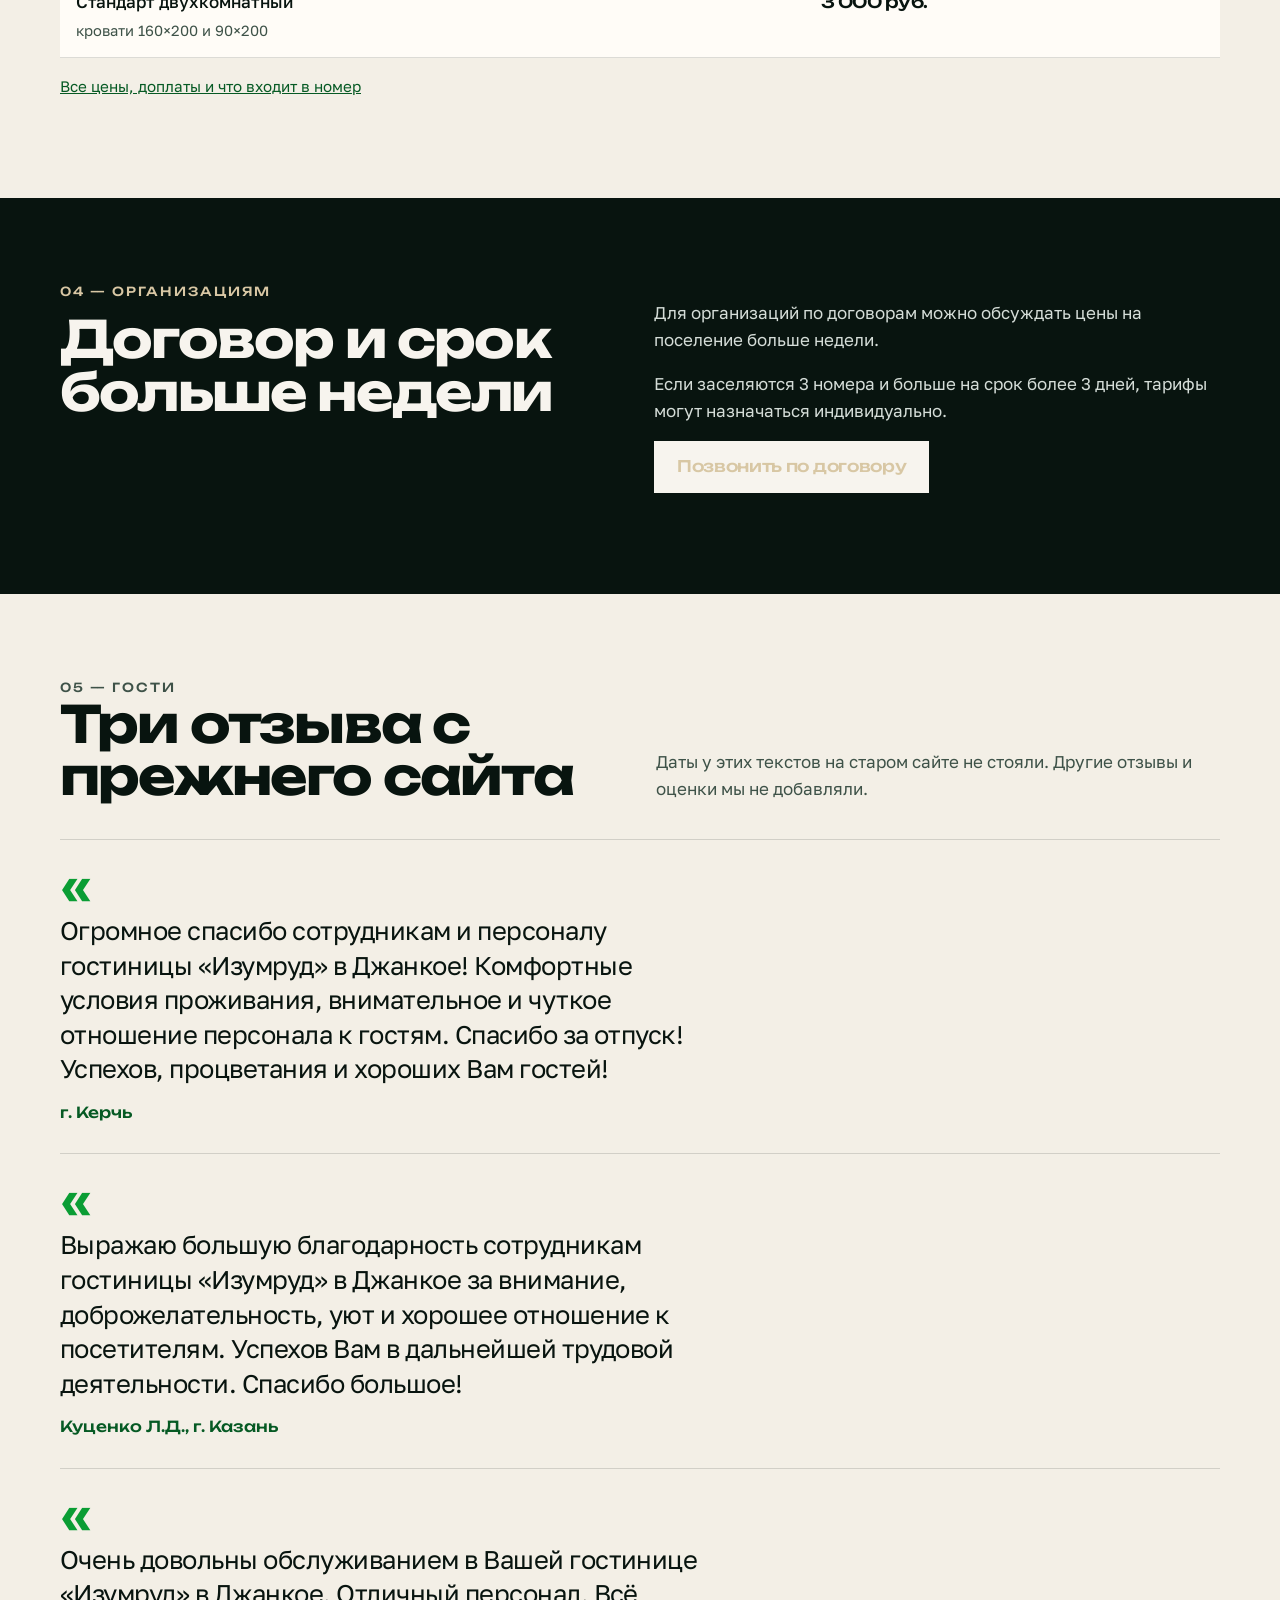
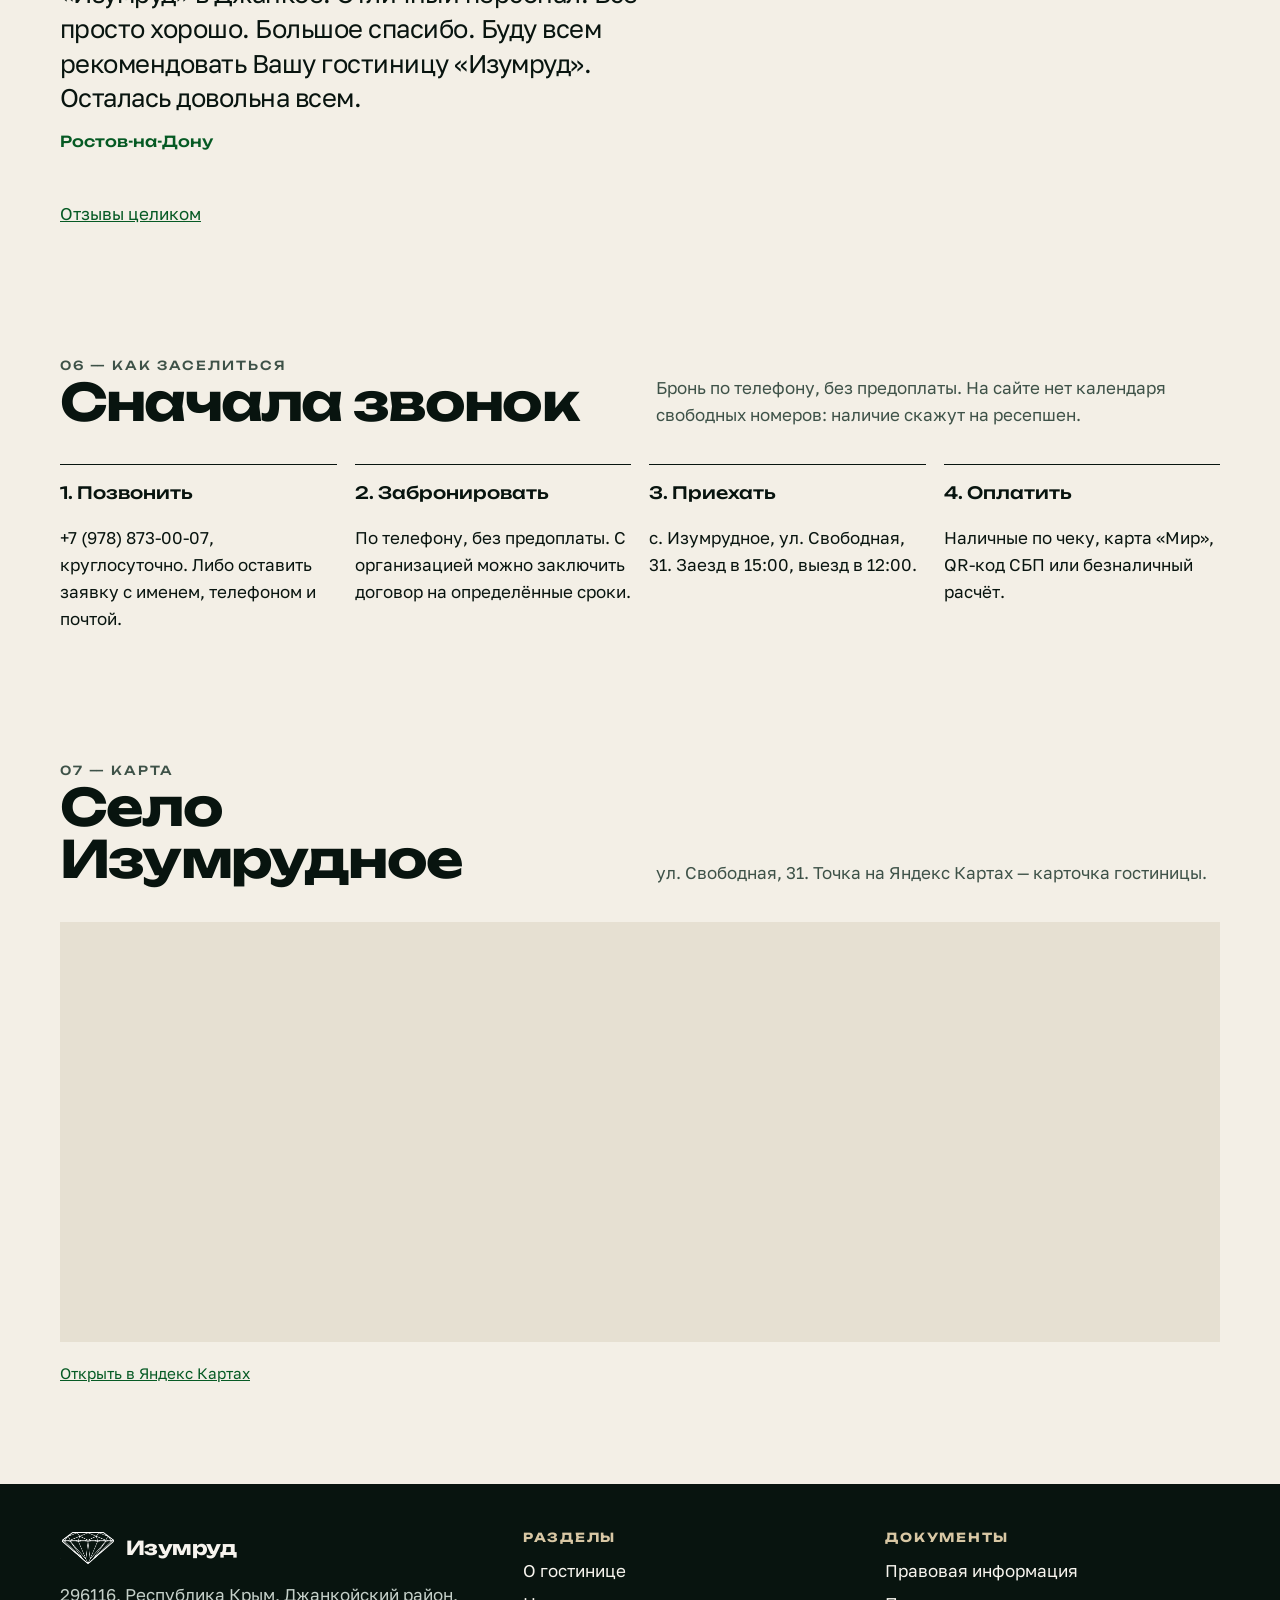
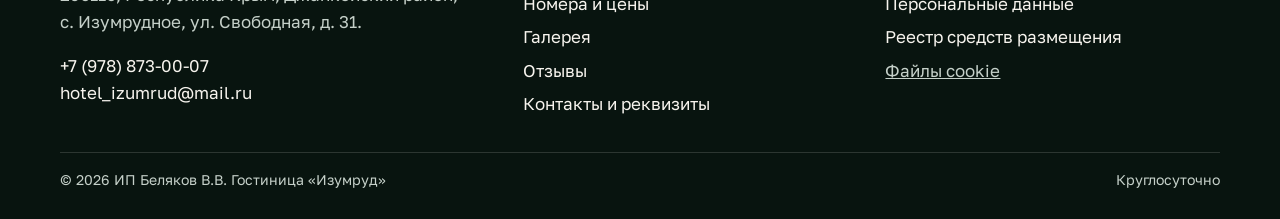
==== commit bc8daa43: "Убрать личные реквизиты и добавить галерею с кухней. Железнодорожные коды, личный телефон и почта бо" ====
--- a/index.html
+++ b/index.html
@@ -70,6 +70,7 @@
       <nav id="site-nav" class="site-nav" aria-label="Разделы">
         <a href="about.html">О гостинице</a>
         <a href="rooms.html">Номера и цены</a>
+        <a href="gallery.html">Галерея</a>
         <a href="reviews.html">Отзывы</a>
         <a href="contacts.html">Контакты</a>
       </nav>
@@ -159,9 +160,6 @@
             <p>Собственная стоянка для длинномеров расположена недалеко от гостиницы.</p>
           </article>
         </div>
-        <figure class="place__photo">
-          <img src="img/scene-parking-sm.jpg" srcset="img/scene-parking-sm.jpg 900w, img/scene-parking.jpg 1280w" sizes="(max-width: 900px) 100vw, 42vw" width="1280" height="720" alt="Макет для сайта: стоянка с легковыми и фурой" loading="lazy" decoding="async">
-        </figure>
         </div>
       </div>
     </section>
@@ -171,32 +169,33 @@
         <div class="section__head">
           <div>
             <p class="kicker">02 — номера</p>
-            <h2>Как это может выглядеть</h2>
-          </div>
-          <p>Стоянка и светлые номера ниже — макеты для вёрстки, не фотографии здания. Рядом оставлены реальные снимки с прежнего сайта. Цены и размеры кроватей — в <a href="rooms.html">прейскуранте на 2026 год</a>.</p>
+            <h2>Фотографии гостиницы</h2>
+          </div>
+          <p>Снимки прислал заказчик. Размеры кроватей и цена — в <a href="rooms.html">прейскуранте на 2026 год</a>.</p>
         </div>
         <div class="mosaic">
           <figure class="mosaic__main">
-            <img src="img/scene-room-sm.jpg" srcset="img/scene-room-sm.jpg 900w, img/scene-room.jpg 1152w" sizes="(max-width: 760px) 100vw, 50vw" width="1152" height="864" alt="Макет номера: кровать, телевизор, кондиционер и чайник" loading="lazy" decoding="async">
-            <figcaption>Макет номера</figcaption>
+            <img src="img/gallery/01-reception.jpg" width="1600" height="1200" alt="Ресепшен гостиницы «Изумруд»" loading="lazy" decoding="async">
+            <figcaption>Ресепшен</figcaption>
           </figure>
           <figure>
-            <img src="img/scene-twin-sm.jpg" srcset="img/scene-twin-sm.jpg 900w, img/scene-twin.jpg 1152w" sizes="(max-width: 760px) 100vw, 25vw" width="1152" height="864" alt="Макет номера с двумя кроватями" loading="lazy" decoding="async">
-            <figcaption>Макет: две кровати</figcaption>
+            <img src="img/gallery/02-room-table.jpg" width="1600" height="1200" alt="Номер с телевизором, кондиционером и чайником" loading="lazy" decoding="async">
+            <figcaption>Номер</figcaption>
           </figure>
           <figure>
-            <img src="img/room-twin-sm.jpg" srcset="img/room-twin-sm.jpg 800w, img/room-twin.jpg 1024w" sizes="(max-width: 760px) 100vw, 25vw" width="1024" height="682" alt="Номер с двумя кроватями, столом и телевизором" loading="lazy" decoding="async">
-            <figcaption>Номер с двумя кроватями</figcaption>
+            <img src="img/gallery/06-twin.jpg" width="1600" height="1200" alt="Номер с двумя кроватями" loading="lazy" decoding="async">
+            <figcaption>Две кровати</figcaption>
           </figure>
           <figure>
-            <img src="img/room-bed-sm.jpg" srcset="img/room-bed-sm.jpg 800w, img/room-bed.jpg 1024w" sizes="(max-width: 760px) 100vw, 25vw" width="1024" height="682" alt="Кровать в номере гостиницы «Изумруд»" loading="lazy" decoding="async">
-            <figcaption>Спальное место</figcaption>
+            <img src="img/gallery/15-sauna.jpg" width="1600" height="1200" alt="Сауна гостиницы" loading="lazy" decoding="async">
+            <figcaption>Сауна</figcaption>
           </figure>
           <figure>
-            <img src="img/bath-green-sm.jpg" srcset="img/bath-green-sm.jpg 800w, img/bath-green.jpg 1024w" sizes="(max-width: 760px) 100vw, 25vw" width="1024" height="682" alt="Санузел номера: раковина, зеркало и кафель" loading="lazy" decoding="async">
+            <img src="img/gallery/11-bath-light.jpg" width="1600" height="1200" alt="Санузел номера" loading="lazy" decoding="async">
             <figcaption>Санузел</figcaption>
           </figure>
         </div>
+        <p style="margin-top:18px"><a href="gallery.html">Вся галерея</a></p>
       </div>
     </section>
 
@@ -346,6 +345,7 @@
           <ul>
             <li><a href="about.html">О гостинице</a></li>
             <li><a href="rooms.html">Номера и цены</a></li>
+            <li><a href="gallery.html">Галерея</a></li>
             <li><a href="reviews.html">Отзывы</a></li>
             <li><a href="contacts.html">Контакты и реквизиты</a></li>
           </ul>
@@ -353,6 +353,7 @@
         <div>
           <h2>Документы</h2>
           <ul>
+            <li><a href="legal.html">Правовая информация</a></li>
             <li><a href="privacy.html">Персональные данные</a></li>
             <li><a href="https://tourism.fsa.gov.ru/ru/resorts/hotels/e861c656-c606-11ef-92da-2f3b030728f5/about-resort" rel="noopener">Реестр средств размещения</a></li>
             <li><button class="link-quiet" type="button" id="cookie-reopen">Файлы cookie</button></li>
--- a/css/styles.css
+++ b/css/styles.css
@@ -668,6 +668,62 @@
   width: 100%;
   height: 420px;
   background: var(--paper-2);
+}
+
+.gallery {
+  display: grid;
+  grid-template-columns: repeat(3, 1fr);
+  gap: 12px;
+}
+
+.gallery__item {
+  display: block;
+  margin: 0;
+  padding: 0;
+  border: 0;
+  background: var(--paper-2);
+  color: inherit;
+  text-align: left;
+  cursor: pointer;
+  font: inherit;
+  overflow: hidden;
+}
+
+.gallery__item img {
+  width: 100%;
+  aspect-ratio: 4 / 3;
+  object-fit: cover;
+  transition: transform 0.7s ease;
+}
+
+.gallery__item:hover img { transform: scale(1.04); }
+
+.gallery__item span {
+  display: block;
+  padding: 8px 2px 14px;
+  font-size: 0.92rem;
+  color: var(--muted);
+}
+
+.lightbox {
+  width: min(1100px, 94vw);
+  max-height: 92vh;
+  padding: 0;
+  border: 0;
+  background: transparent;
+}
+
+.lightbox::backdrop { background: rgba(6, 14, 11, 0.88); }
+
+.lightbox img {
+  width: 100%;
+  max-height: 86vh;
+  object-fit: contain;
+  background: #07110d;
+}
+
+.lightbox button {
+  margin-top: 8px;
 }
 
 .form {
@@ -882,6 +938,7 @@
     margin-bottom: 2px;
   }
   .gallery-row { grid-template-columns: 1fr; }
+  .gallery { grid-template-columns: 1fr 1fr; }
   .callbar {
     display: flex;
     position: fixed;
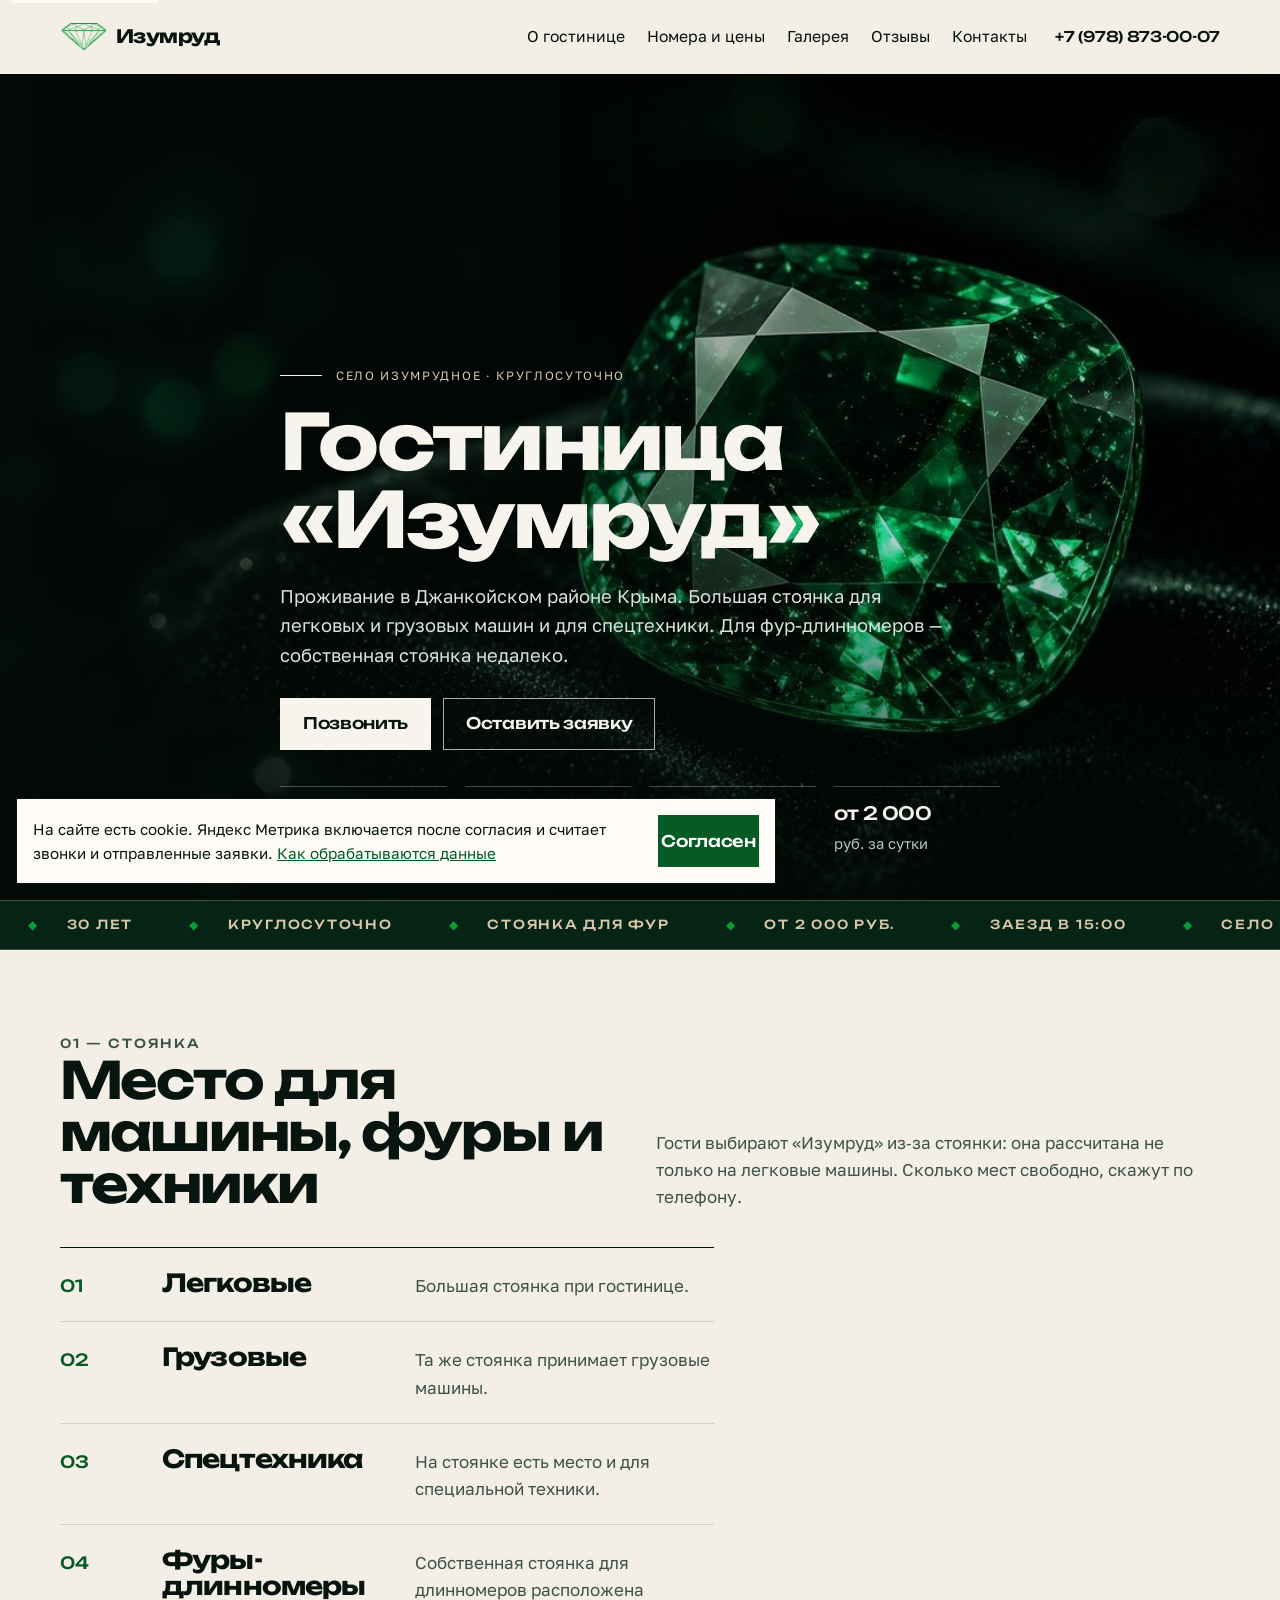
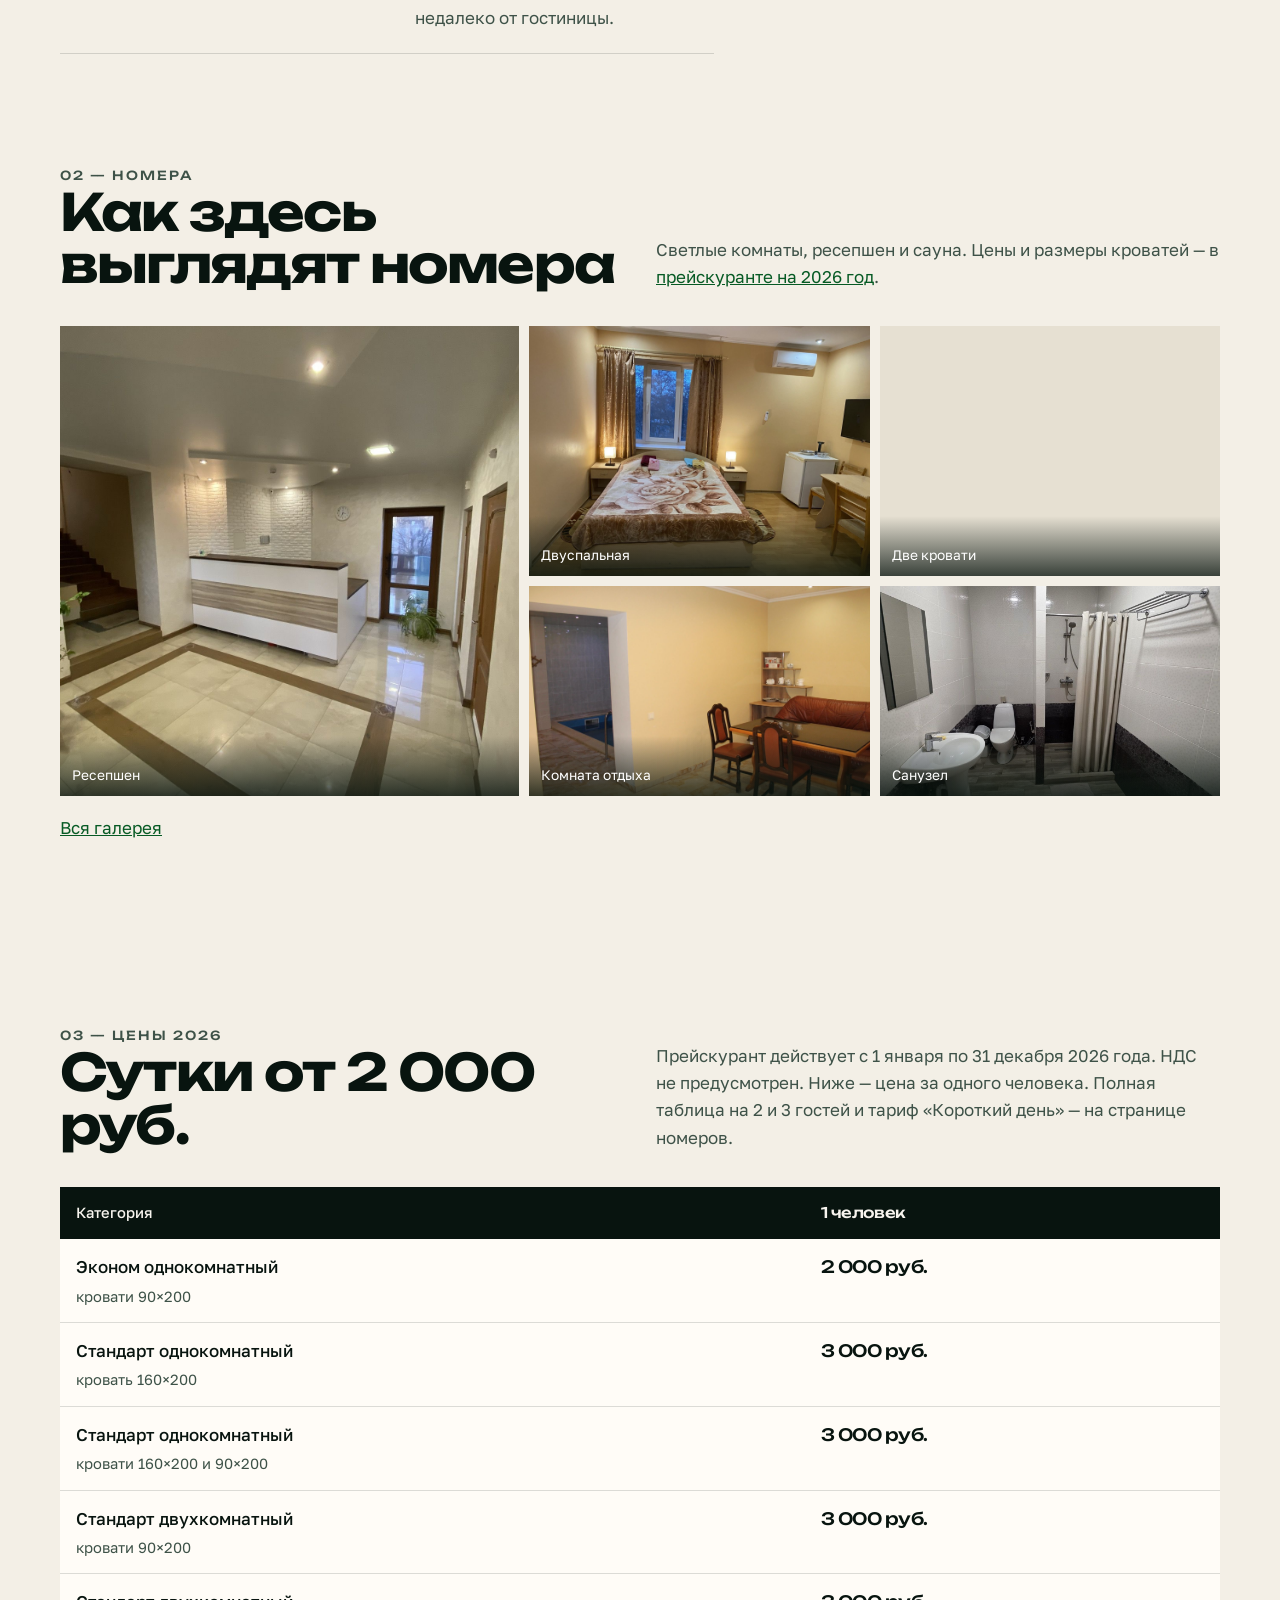
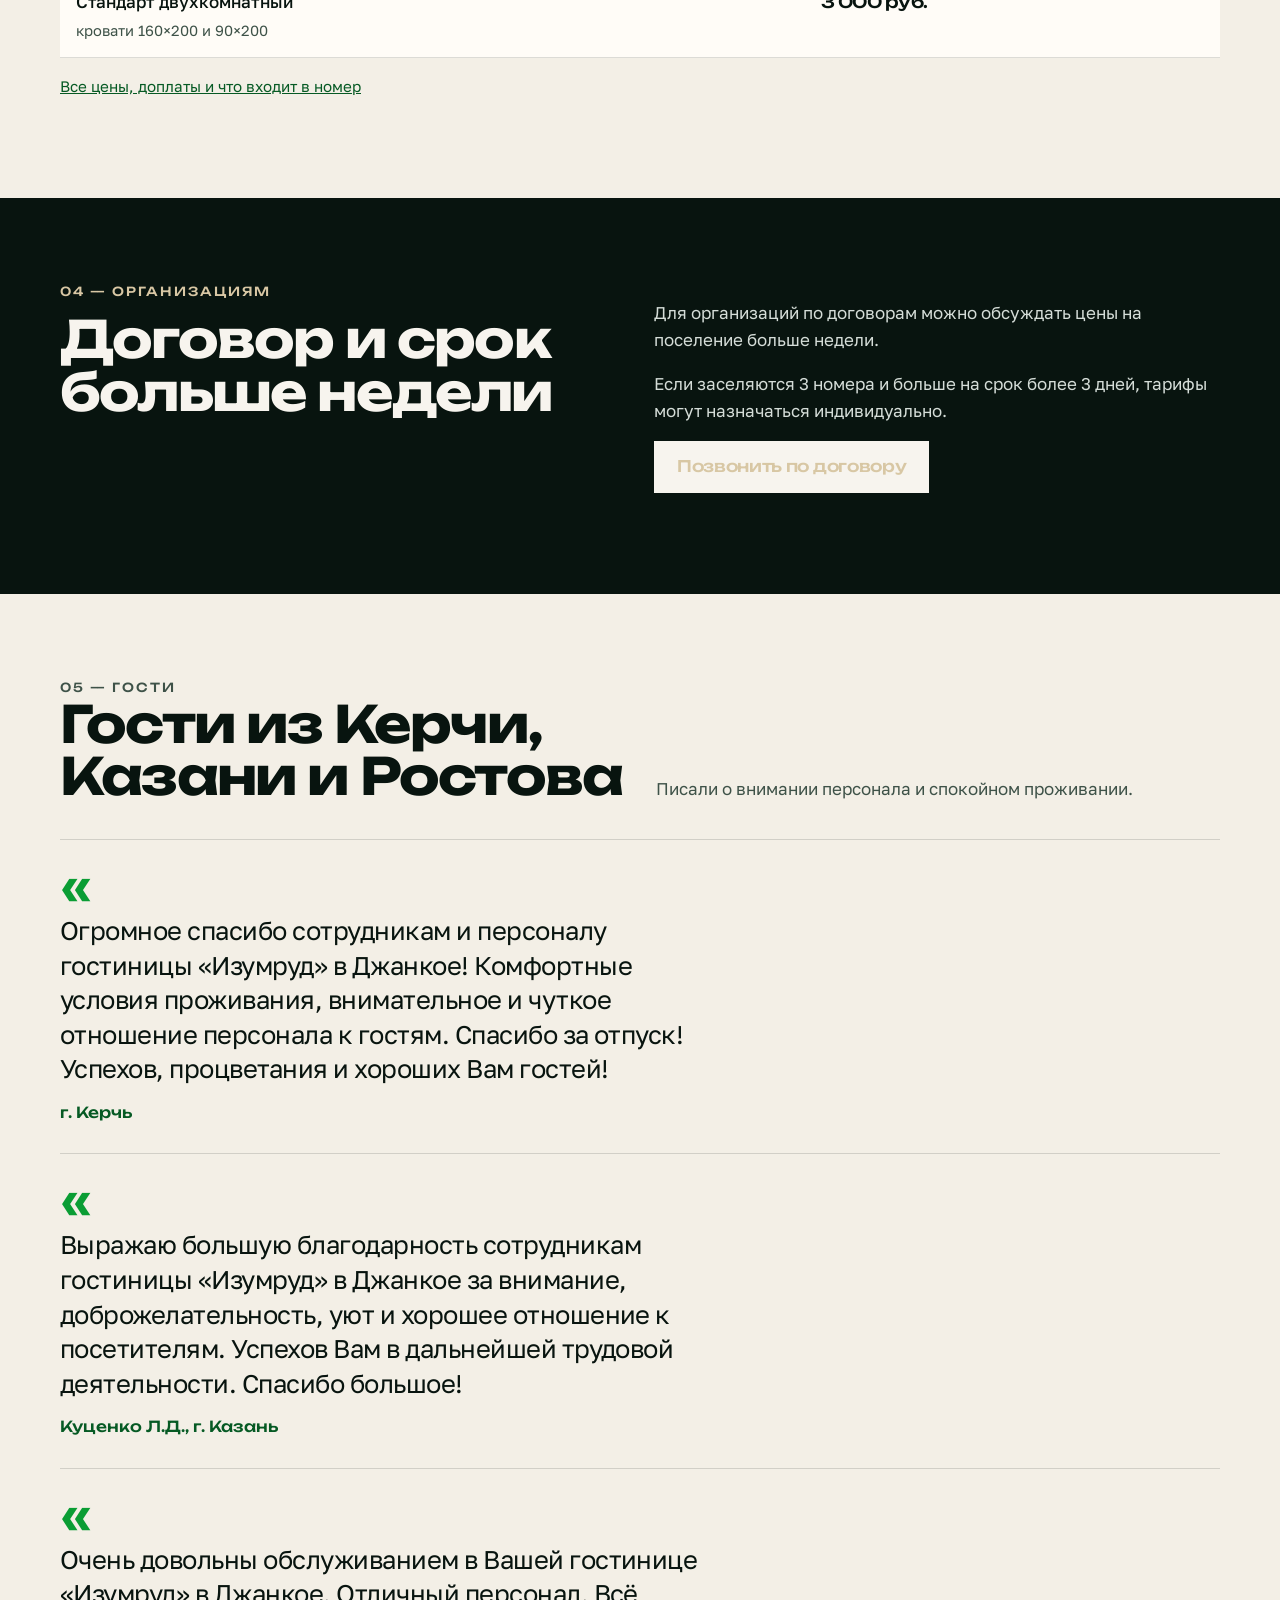
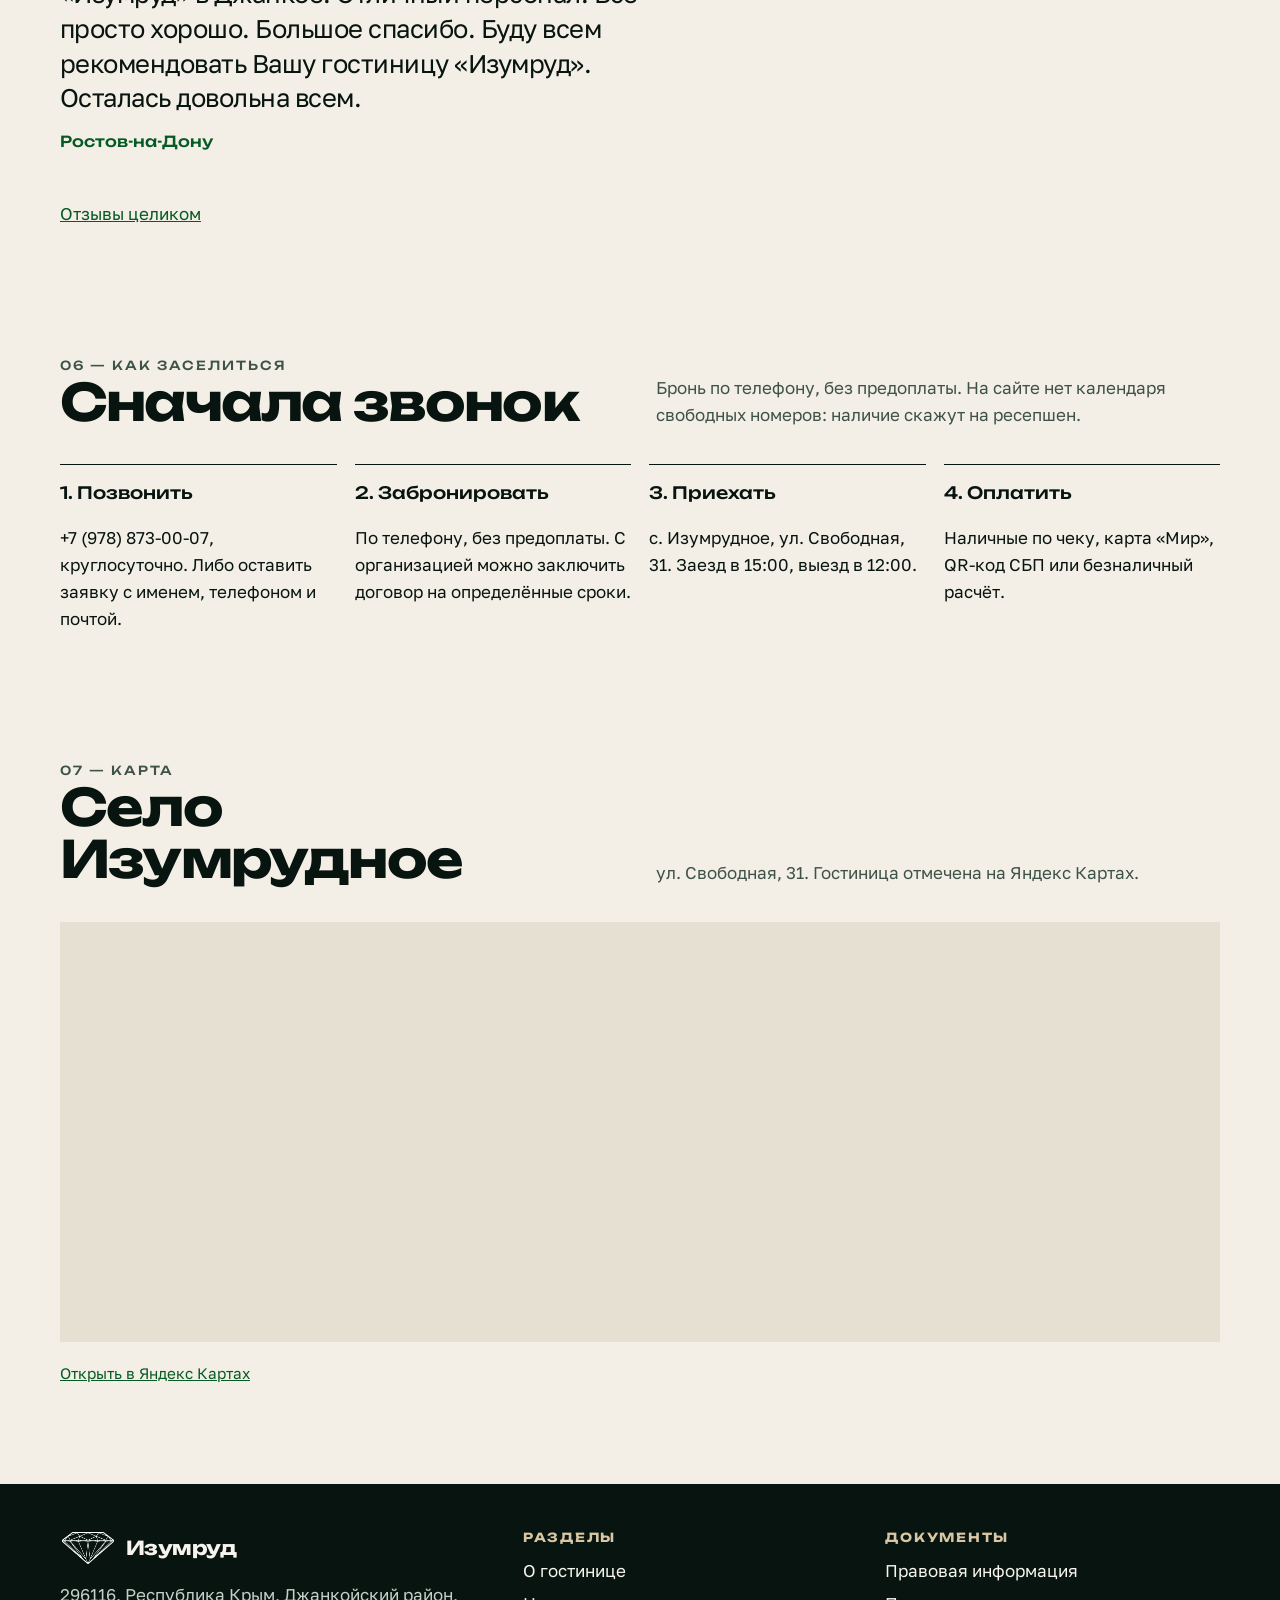
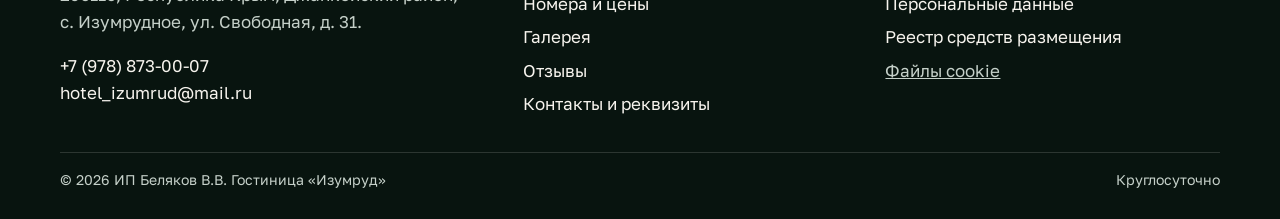
==== commit 06325973: "Собрать галерею по разделам и убрать служебные тексты. Co-authored-by: Cursor <cursoragent@cursor.co" ====
--- a/index.html
+++ b/index.html
@@ -135,7 +135,7 @@
             <p class="kicker">01 — стоянка</p>
             <h2>Место для машины, фуры и техники</h2>
           </div>
-          <p>Гости выбирают «Изумруд» из‑за стоянки: она рассчитана не только на легковые машины. Число мест в документах гостиницы не указано.</p>
+          <p>Гости выбирают «Изумруд» из‑за стоянки: она рассчитана не только на легковые машины. Сколько мест свободно, скажут по телефону.</p>
         </div>
         <div class="place">
         <div class="board">
@@ -169,29 +169,29 @@
         <div class="section__head">
           <div>
             <p class="kicker">02 — номера</p>
-            <h2>Фотографии гостиницы</h2>
-          </div>
-          <p>Снимки прислал заказчик. Размеры кроватей и цена — в <a href="rooms.html">прейскуранте на 2026 год</a>.</p>
+            <h2>Как здесь выглядят номера</h2>
+          </div>
+          <p>Светлые комнаты, ресепшен и сауна. Цены и размеры кроватей — в <a href="rooms.html">прейскуранте на 2026 год</a>.</p>
         </div>
         <div class="mosaic">
           <figure class="mosaic__main">
-            <img src="img/gallery/01-reception.jpg" width="1600" height="1200" alt="Ресепшен гостиницы «Изумруд»" loading="lazy" decoding="async">
+            <img src="img/gallery/01-reception.jpg" width="1600" height="1200" alt="Светлый холл и стойка ресепшен" loading="lazy" decoding="async">
             <figcaption>Ресепшен</figcaption>
           </figure>
           <figure>
-            <img src="img/gallery/02-room-table.jpg" width="1600" height="1200" alt="Номер с телевизором, кондиционером и чайником" loading="lazy" decoding="async">
-            <figcaption>Номер</figcaption>
+            <img src="img/gallery/08-window.jpg" width="1600" height="1200" alt="Номер с двуспальной кроватью у окна" loading="lazy" decoding="async">
+            <figcaption>Двуспальная</figcaption>
           </figure>
           <figure>
-            <img src="img/gallery/06-twin.jpg" width="1600" height="1200" alt="Номер с двумя кроватями" loading="lazy" decoding="async">
+            <img src="img/gallery/06-twin.jpg" width="1600" height="1200" alt="Номер с двумя односпальными кроватями" loading="lazy" decoding="async">
             <figcaption>Две кровати</figcaption>
           </figure>
           <figure>
-            <img src="img/gallery/15-sauna.jpg" width="1600" height="1200" alt="Сауна гостиницы" loading="lazy" decoding="async">
-            <figcaption>Сауна</figcaption>
+            <img src="img/gallery/14-lounge.jpg" width="1600" height="1066" alt="Комната отдыха рядом с бассейном" loading="lazy" decoding="async">
+            <figcaption>Комната отдыха</figcaption>
           </figure>
           <figure>
-            <img src="img/gallery/11-bath-light.jpg" width="1600" height="1200" alt="Санузел номера" loading="lazy" decoding="async">
+            <img src="img/gallery/11-bath-light.jpg" width="1600" height="739" alt="Светлый санузел с душем" loading="lazy" decoding="async">
             <figcaption>Санузел</figcaption>
           </figure>
         </div>
@@ -262,9 +262,9 @@
         <div class="section__head">
           <div>
             <p class="kicker">05 — гости</p>
-            <h2>Три отзыва с прежнего сайта</h2>
-          </div>
-          <p>Даты у этих текстов на старом сайте не стояли. Другие отзывы и оценки мы не добавляли.</p>
+            <h2>Гости из Керчи, Казани и Ростова</h2>
+          </div>
+          <p>Писали о внимании персонала и спокойном проживании.</p>
         </div>
         <div class="quotes">
           <article>
@@ -321,7 +321,7 @@
             <p class="kicker">07 — карта</p>
             <h2>Село Изумрудное</h2>
           </div>
-          <p>ул. Свободная, 31. Точка на Яндекс Картах — карточка гостиницы.</p>
+          <p>ул. Свободная, 31. Гостиница отмечена на Яндекс Картах.</p>
         </div>
         <iframe class="map" title="Гостиница «Изумруд» на Яндекс Карте" loading="lazy" src="https://yandex.ru/map-widget/v1/?ll=34.412126%2C45.736267&amp;z=16&amp;oid=33616187913&amp;ol=biz"></iframe>
         <p class="note" style="margin-top:12px"><a href="https://yandex.com/maps/-/CXBh54PQ" rel="noopener">Открыть в Яндекс Картах</a></p>
--- a/css/styles.css
+++ b/css/styles.css
@@ -670,18 +670,50 @@
   background: var(--paper-2);
 }
 
+.gallery-block { margin-bottom: 56px; }
+
+.gallery-block:last-child { margin-bottom: 0; }
+
+.gallery-block__head {
+  display: flex;
+  justify-content: space-between;
+  align-items: flex-end;
+  gap: 28px;
+  margin-bottom: 20px;
+  padding-bottom: 14px;
+  border-bottom: 1px solid var(--line);
+}
+
+.gallery-block__head h2 {
+  margin: 0;
+  font-size: clamp(1.4rem, 2.4vw, 1.85rem);
+}
+
+.gallery-block__head p {
+  margin: 0;
+  max-width: 38ch;
+  color: var(--muted);
+}
+
 .gallery {
   display: grid;
   grid-template-columns: repeat(3, 1fr);
-  gap: 12px;
-}
+  gap: 18px 14px;
+}
+
+.gallery--wide {
+  grid-template-columns: 1fr;
+  max-width: 860px;
+}
+
+.gallery--two { grid-template-columns: 1fr 1fr; }
 
 .gallery__item {
   display: block;
   margin: 0;
   padding: 0;
   border: 0;
-  background: var(--paper-2);
+  background: transparent;
   color: inherit;
   text-align: left;
   cursor: pointer;
@@ -693,21 +725,35 @@
   width: 100%;
   aspect-ratio: 4 / 3;
   object-fit: cover;
+  background: var(--paper-2);
   transition: transform 0.7s ease;
 }
+
+.gallery--wide .gallery__item img { object-position: center 70%; }
 
 .gallery__item:hover img { transform: scale(1.04); }
 
 .gallery__item span {
   display: block;
-  padding: 8px 2px 14px;
-  font-size: 0.92rem;
+  padding: 12px 2px 0;
+  font-family: var(--display);
+  font-size: 1rem;
+  font-weight: 500;
+  letter-spacing: -0.03em;
+  color: var(--ink);
+}
+
+.gallery__item small {
+  display: block;
+  padding: 3px 2px 0;
   color: var(--muted);
+  font-size: 0.86rem;
 }
 
 .lightbox {
   width: min(1100px, 94vw);
   max-height: 92vh;
+  margin: auto;
   padding: 0;
   border: 0;
   background: transparent;
@@ -715,16 +761,40 @@
 
 .lightbox::backdrop { background: rgba(6, 14, 11, 0.88); }
 
+.lightbox__frame { position: relative; }
+
 .lightbox img {
   width: 100%;
-  max-height: 86vh;
+  max-height: 80vh;
   object-fit: contain;
   background: #07110d;
 }
 
-.lightbox button {
-  margin-top: 8px;
-}
+.lightbox__cap {
+  margin: 10px 0 0;
+  color: #e8efe9;
+  font-family: var(--display);
+  font-size: 1rem;
+}
+
+.lightbox__bar {
+  display: flex;
+  justify-content: space-between;
+  gap: 12px;
+  margin-top: 10px;
+}
+
+.lightbox__nav {
+  min-width: 48px;
+  border: 0;
+  background: rgba(255, 252, 247, 0.12);
+  color: #fffcf7;
+  font: inherit;
+  cursor: pointer;
+  padding: 8px 14px;
+}
+
+.lightbox__nav:hover { background: rgba(255, 252, 247, 0.22); }
 
 .form {
   display: grid;
@@ -887,6 +957,8 @@
   .board article { grid-template-columns: 56px 1fr; }
   .board p { grid-column: 2; }
   .gallery-row { grid-template-columns: 1fr 1fr; }
+  .gallery-block__head { flex-direction: column; align-items: flex-start; gap: 8px; }
+  .gallery--two { grid-template-columns: 1fr 1fr; }
   .specs { grid-template-columns: 1fr; }
 }
 
@@ -938,7 +1010,9 @@
     margin-bottom: 2px;
   }
   .gallery-row { grid-template-columns: 1fr; }
-  .gallery { grid-template-columns: 1fr 1fr; }
+  .gallery,
+  .gallery--two { grid-template-columns: 1fr 1fr; }
+  .gallery--wide { grid-template-columns: 1fr; }
   .callbar {
     display: flex;
     position: fixed;
@@ -1156,6 +1230,7 @@
   .page-intro::after { animation: none; opacity: 1; transform: none; }
   .mosaic figure:hover img,
   .gallery-row figure:hover img,
+  .gallery__item:hover img,
   .panel:hover,
   .btn:hover,
   .brand:hover img { transform: none; }
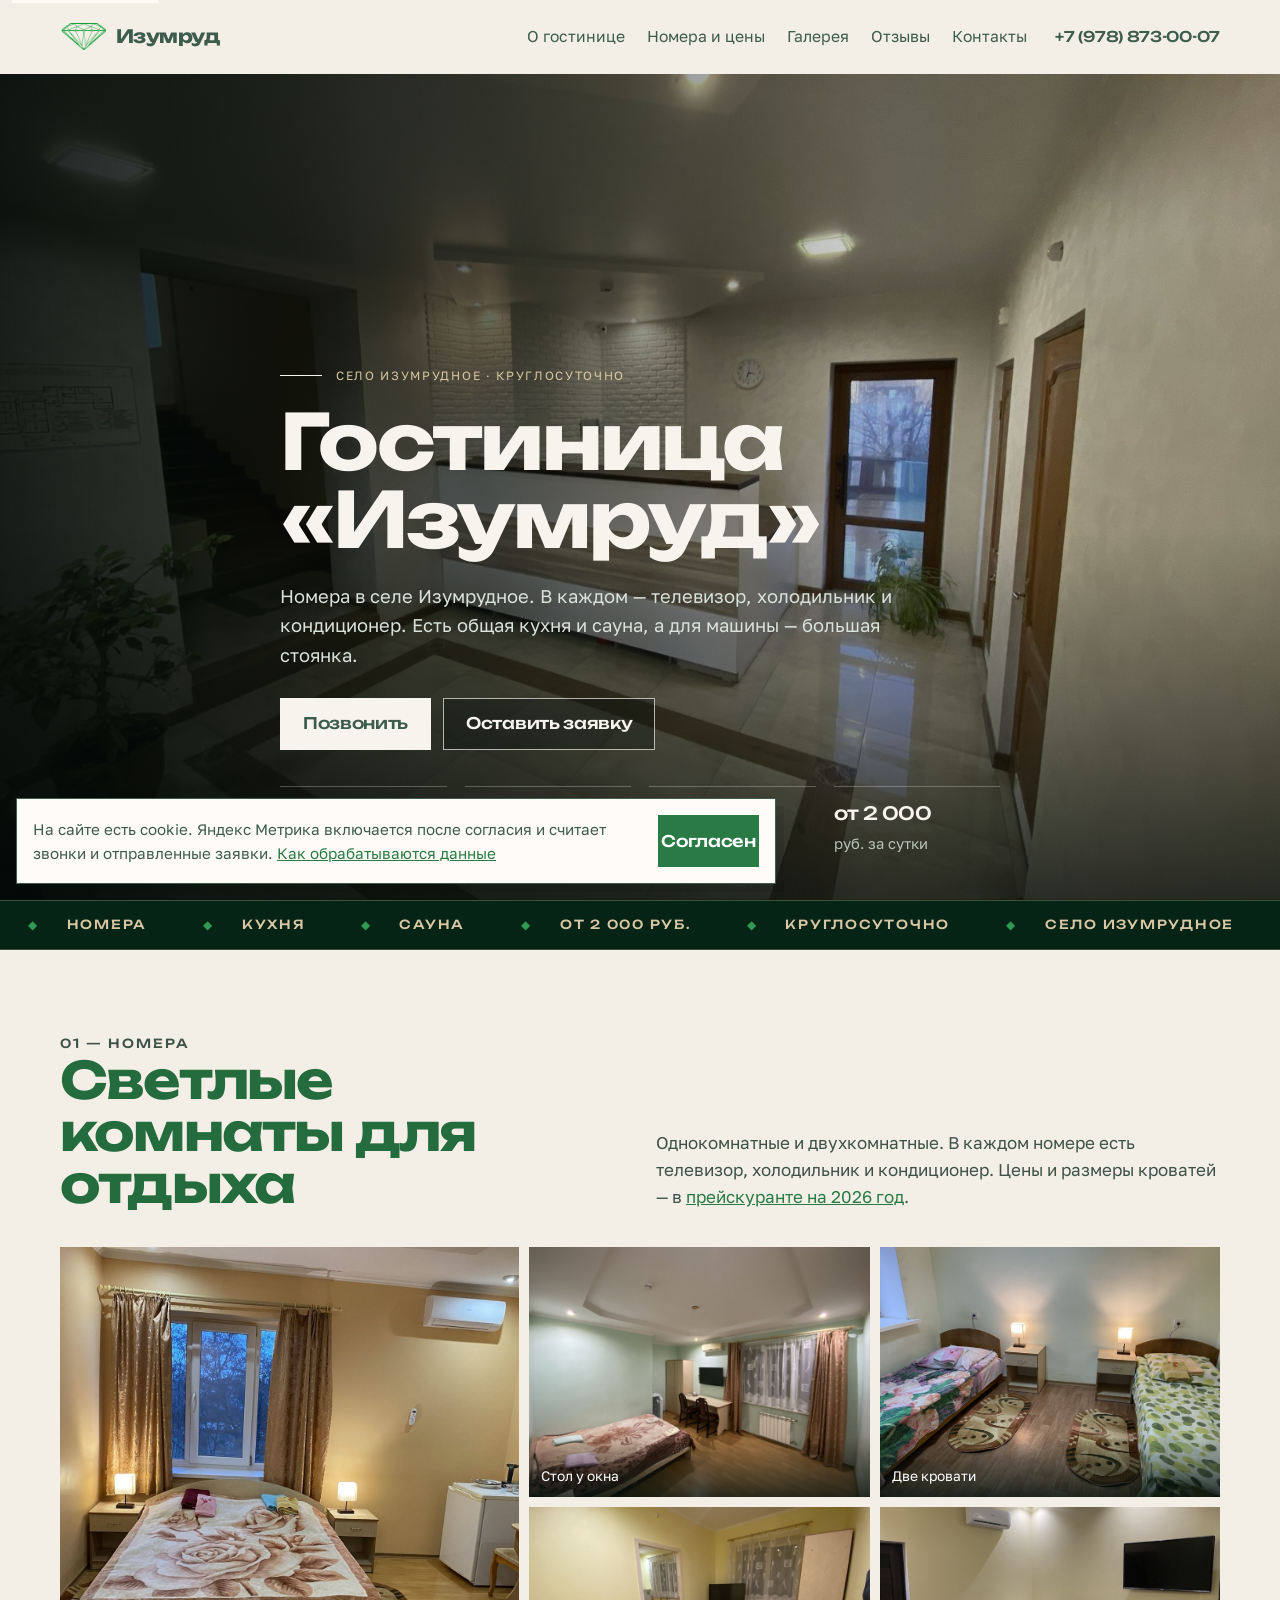
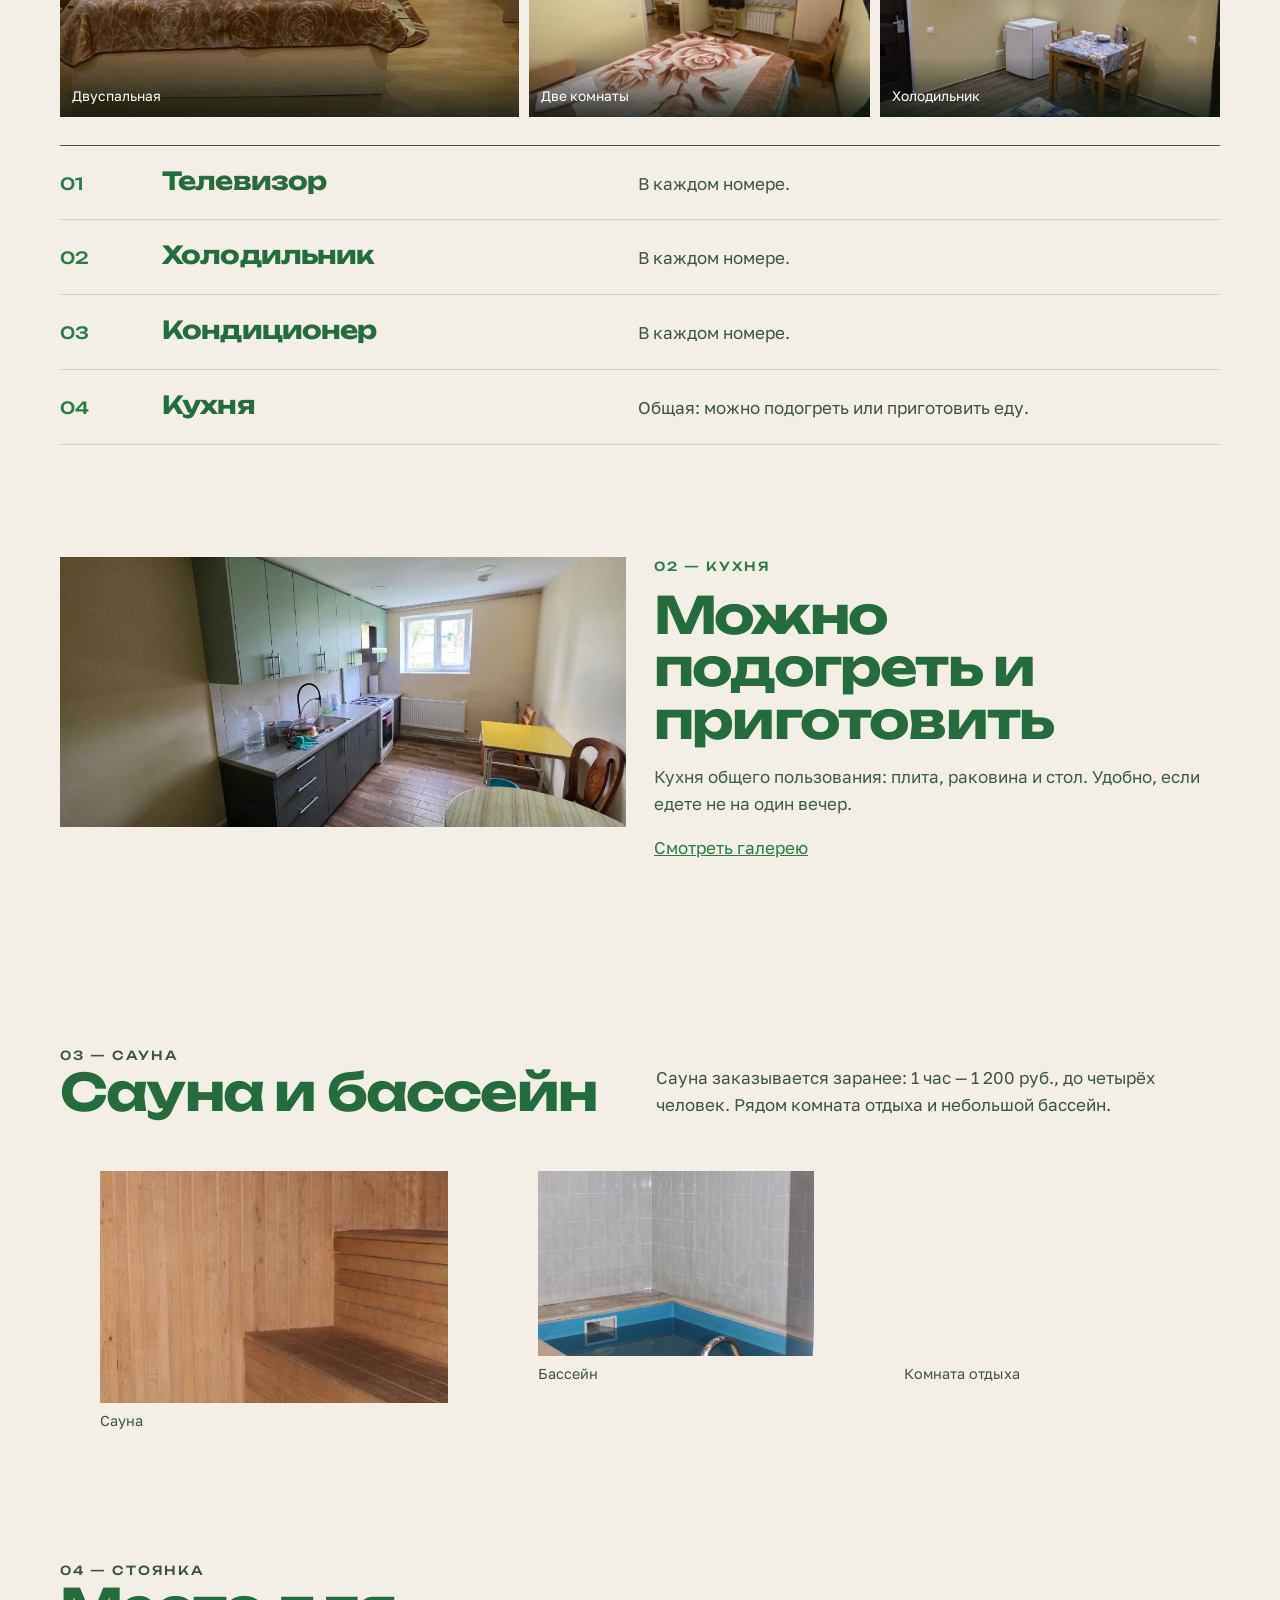
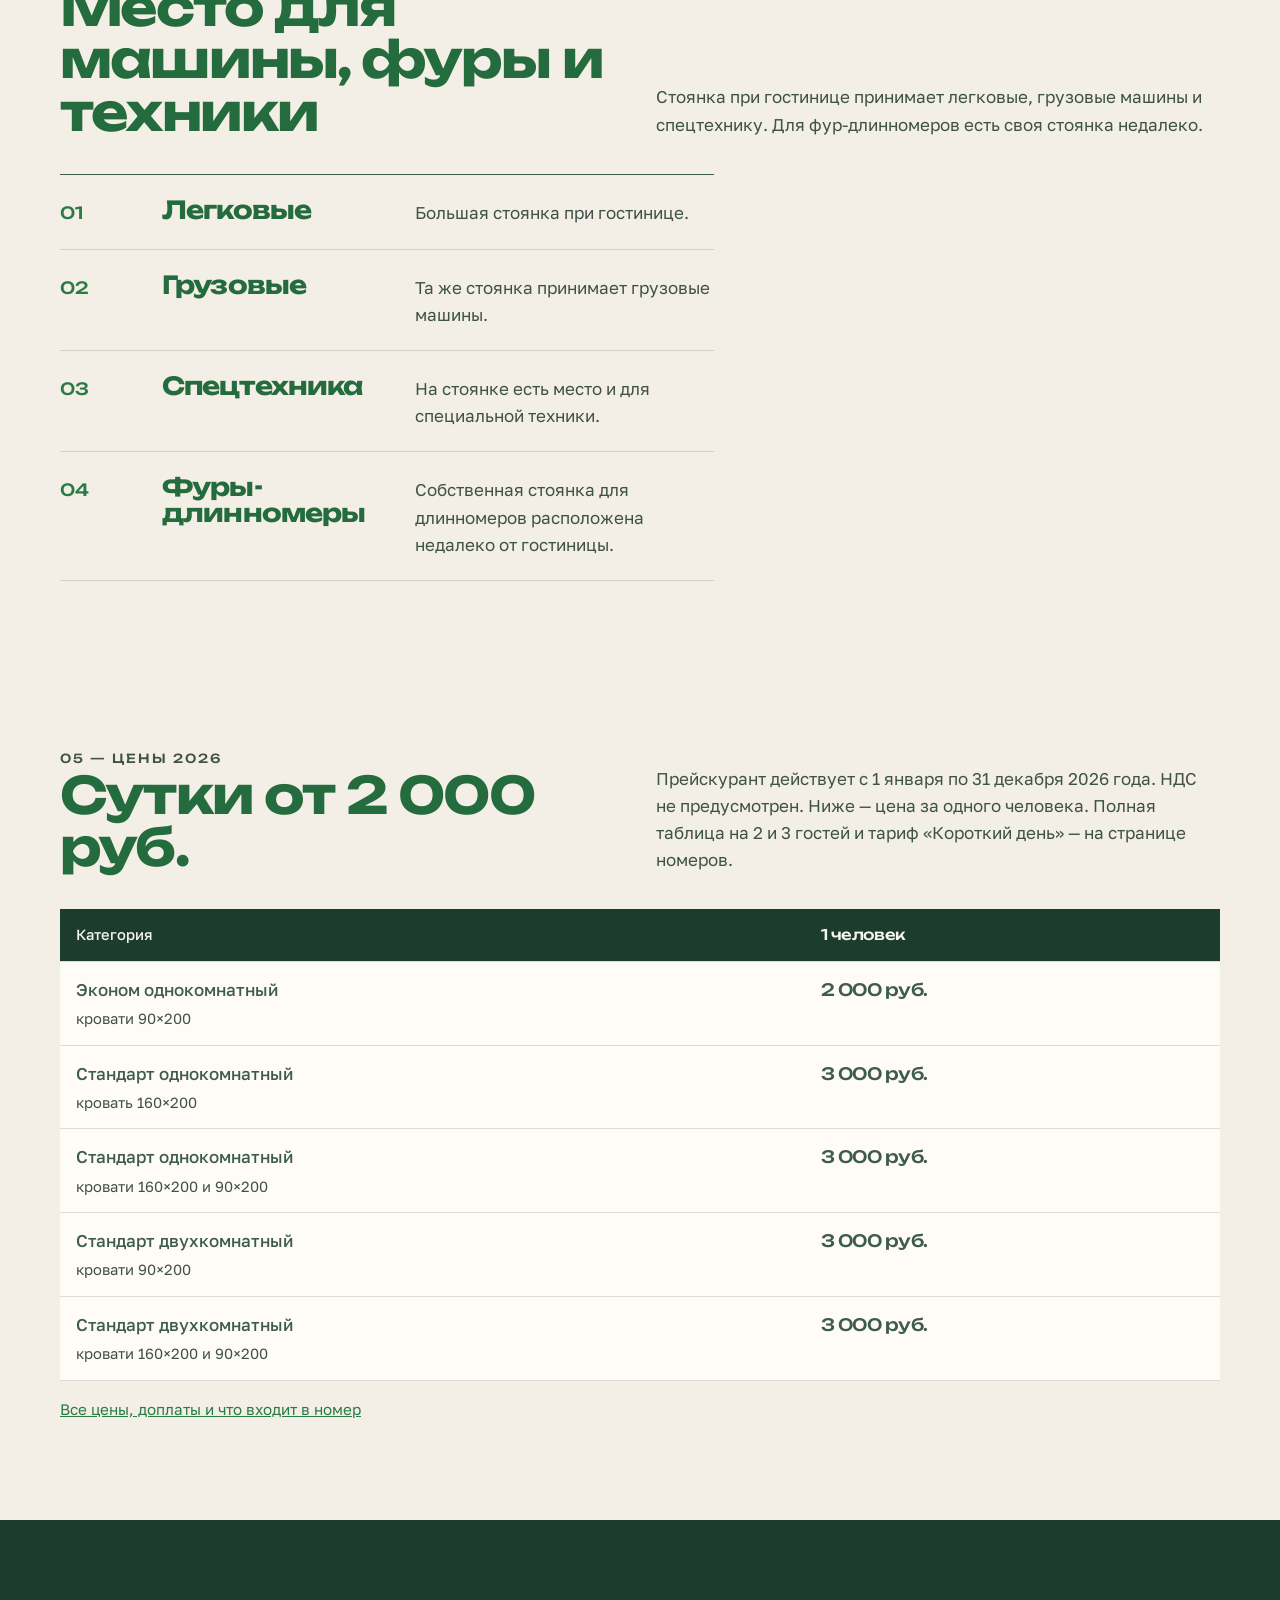
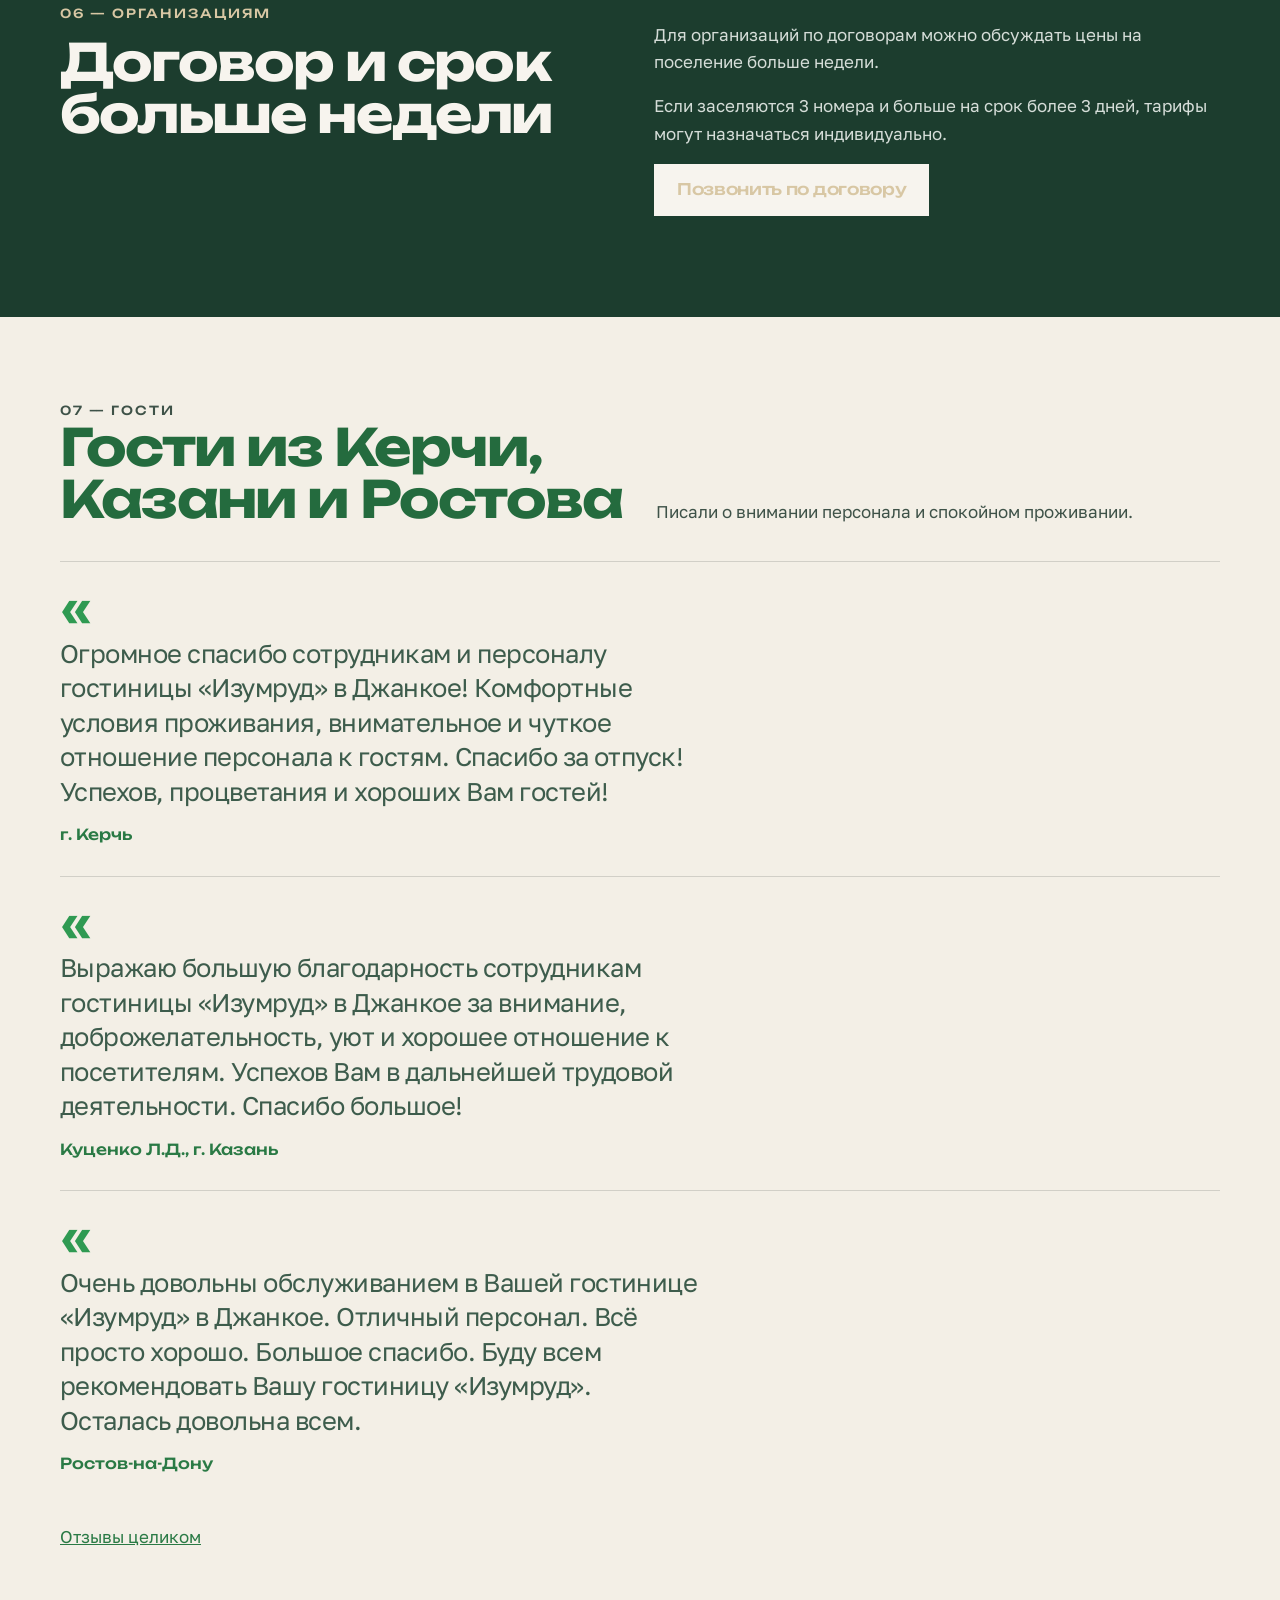
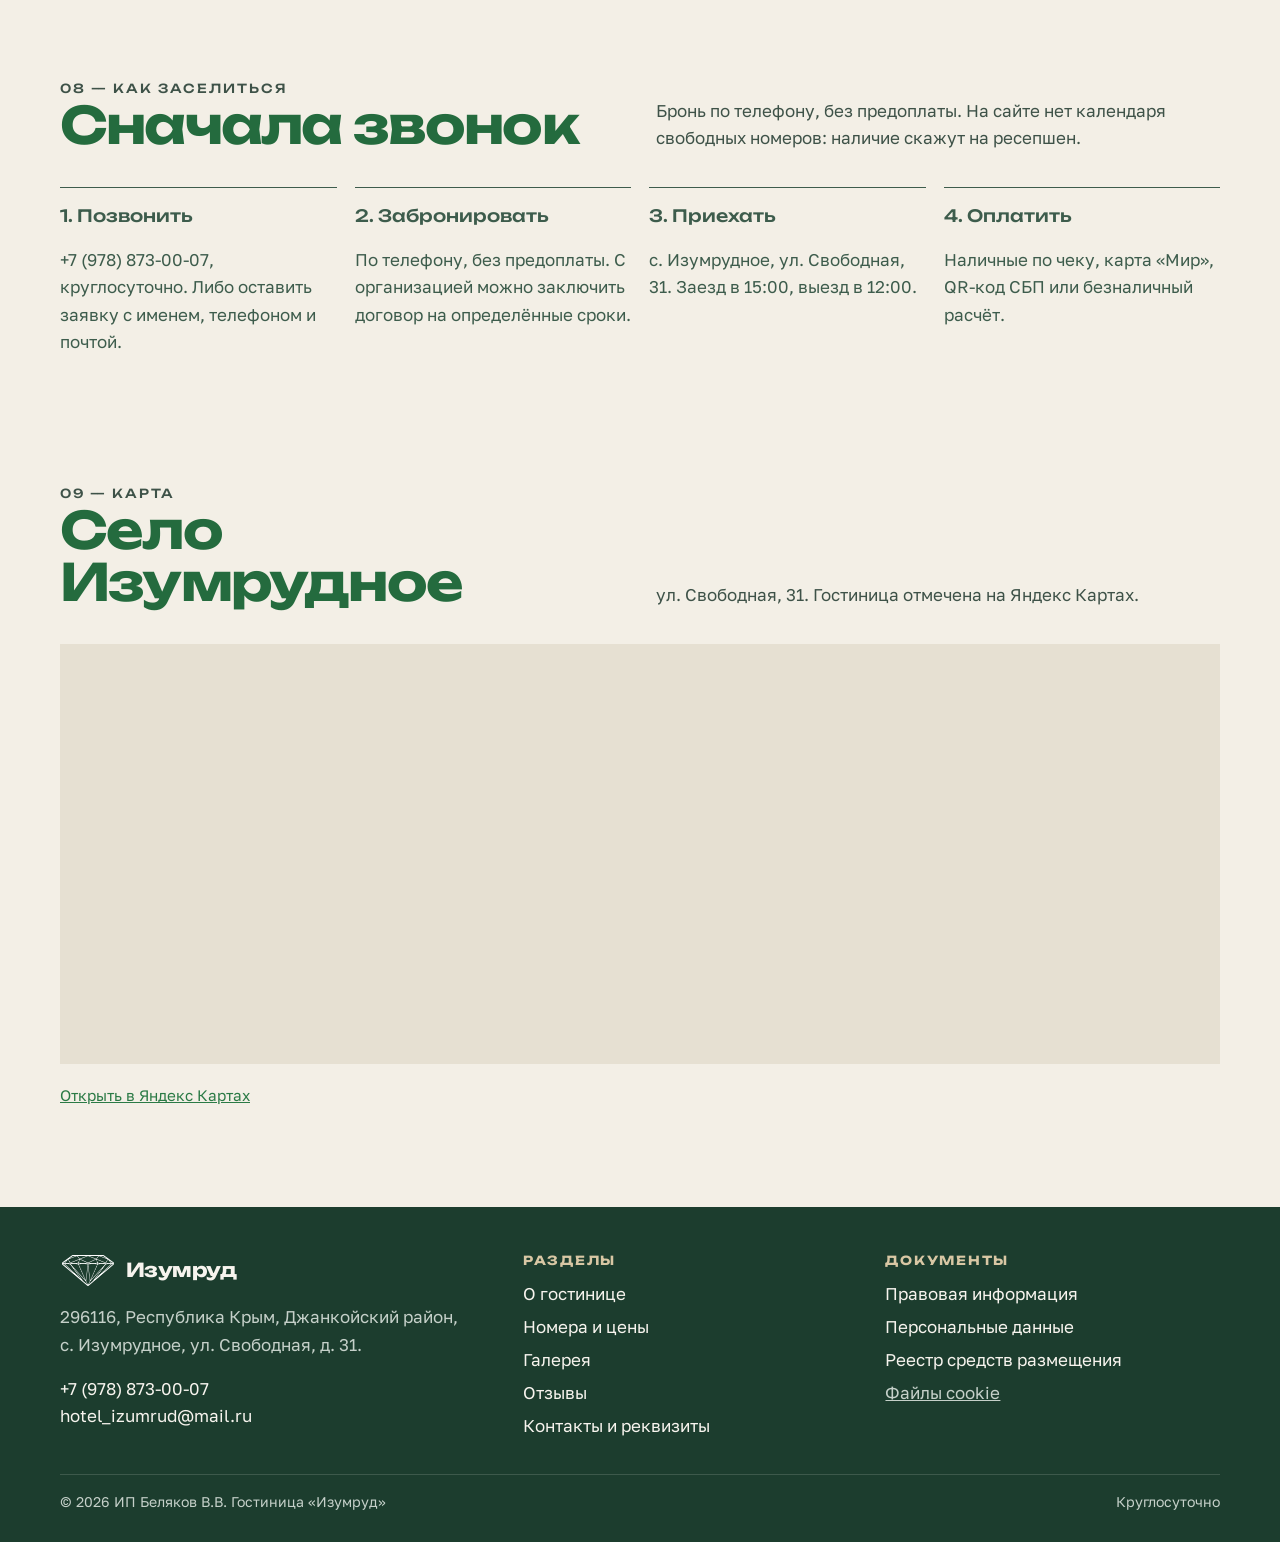
==== commit a6b556d9: "Поставить номера и кухню выше стоянки и смягчить зелёный текст. Co-authored-by: Cursor <cursoragent@" ====
--- a/index.html
+++ b/index.html
@@ -4,7 +4,7 @@
   <meta charset="utf-8">
   <meta name="viewport" content="width=device-width, initial-scale=1">
   <title>Гостиница «Изумруд» в селе Изумрудное, Крым</title>
-  <meta name="description" content="Круглосуточная гостиница в селе Изумрудное: номера от 2 000 руб., стоянка для легковых, грузовых и спецтехники, отдельная стоянка для фур. +7 (978) 873-00-07.">
+  <meta name="description" content="Гостиница «Изумруд» в селе Изумрудное: номера от 2 000 руб., телевизор, холодильник, кондиционер, кухня и сауна. +7 (978) 873-00-07.">
   <link rel="canonical" href="https://hotelizumrud.com/">
   <meta name="robots" content="index, follow">
   <meta name="theme-color" content="#08140f">
@@ -14,7 +14,7 @@
   <meta property="og:locale" content="ru_RU">
   <meta property="og:site_name" content="Гостиница «Изумруд»">
   <meta property="og:title" content="Гостиница «Изумруд» в селе Изумрудное, Крым">
-  <meta property="og:description" content="Круглосуточное проживание в селе Изумрудное. Стоянка для легковых, грузовых машин, спецтехники и фур-длинномеров.">
+  <meta property="og:description" content="Номера в селе Изумрудное: телевизор, холодильник и кондиционер, кухня и сауна. Стоянка для машин и фур.">
   <meta property="og:url" content="https://hotelizumrud.com/">
   <meta property="og:image" content="https://hotelizumrud.com/img/og.jpg">
   <meta name="twitter:card" content="summary_large_image">
@@ -80,12 +80,12 @@
 
   <main id="main">
     <section class="hero">
-      <img class="hero__photo" src="img/hero-emerald.jpg" width="1280" height="720" alt="Огранённый изумруд на тёмном фоне" fetchpriority="high">
+      <img class="hero__photo" src="img/gallery/01-reception.jpg" width="1600" height="1200" alt="Холл гостиницы «Изумруд»" fetchpriority="high">
       <div class="hero__veil"></div>
       <div class="wrap hero__copy">
           <p class="eyebrow">село Изумрудное · круглосуточно</p>
           <h1>Гостиница «Изумруд»</h1>
-          <p class="lede">Проживание в Джанкойском районе Крыма. Большая стоянка для легковых и грузовых машин и для спецтехники. Для фур-длинномеров — собственная стоянка недалеко.</p>
+          <p class="lede">Номера в селе Изумрудное. В каждом — телевизор, холодильник и кондиционер. Есть общая кухня и сауна, а для машины — большая стоянка.</p>
           <div class="hero__actions">
             <a class="btn btn--light" href="tel:+79788730007">Позвонить</a>
             <a class="btn btn--line" href="contacts.html#request">Оставить заявку</a>
@@ -113,18 +113,18 @@
 
     <div class="ribbon" aria-hidden="true">
       <div class="ribbon__track">
-        <span>30 лет</span>
+        <span>Номера</span>
+        <span>Кухня</span>
+        <span>Сауна</span>
+        <span>от 2 000 руб.</span>
         <span>Круглосуточно</span>
-        <span>Стоянка для фур</span>
+        <span>село Изумрудное</span>
+        <span>Номера</span>
+        <span>Кухня</span>
+        <span>Сауна</span>
         <span>от 2 000 руб.</span>
-        <span>Заезд в 15:00</span>
+        <span>Круглосуточно</span>
         <span>село Изумрудное</span>
-        <span>30 лет</span>
-        <span>Круглосуточно</span>
-        <span>Стоянка для фур</span>
-        <span>от 2 000 руб.</span>
-        <span>Заезд в 15:00</span>
-        <span>село Изумрудное</span>
       </div>
     </div>
 
@@ -132,10 +132,106 @@
       <div class="wrap">
         <div class="section__head">
           <div>
-            <p class="kicker">01 — стоянка</p>
+            <p class="kicker">01 — номера</p>
+            <h2>Светлые комнаты для отдыха</h2>
+          </div>
+          <p>Однокомнатные и двухкомнатные. В каждом номере есть телевизор, холодильник и кондиционер. Цены и размеры кроватей — в <a href="rooms.html">прейскуранте на 2026 год</a>.</p>
+        </div>
+        <div class="mosaic">
+          <figure class="mosaic__main">
+            <img src="img/gallery/08-window.jpg" width="1600" height="1200" alt="Номер с двуспальной кроватью у окна" loading="lazy" decoding="async">
+            <figcaption>Двуспальная</figcaption>
+          </figure>
+          <figure>
+            <img src="img/gallery/03-room-green.jpg" width="1600" height="1200" alt="Светлая комната со столом у окна" loading="lazy" decoding="async">
+            <figcaption>Стол у окна</figcaption>
+          </figure>
+          <figure>
+            <img src="img/gallery/06-twin.jpg" width="1600" height="1200" alt="Номер с двумя односпальными кроватями" loading="lazy" decoding="async">
+            <figcaption>Две кровати</figcaption>
+          </figure>
+          <figure>
+            <img src="img/gallery/04-two-room.jpg" width="1600" height="1200" alt="Двухкомнатный номер" loading="lazy" decoding="async">
+            <figcaption>Две комнаты</figcaption>
+          </figure>
+          <figure>
+            <img src="img/gallery/02-room-table.jpg" width="1600" height="1200" alt="Стол, чайник и холодильник в номере" loading="lazy" decoding="async">
+            <figcaption>Холодильник</figcaption>
+          </figure>
+        </div>
+        <div class="board" style="margin-top:28px">
+          <article>
+            <span class="num">01</span>
+            <h3>Телевизор</h3>
+            <p>В каждом номере.</p>
+          </article>
+          <article>
+            <span class="num">02</span>
+            <h3>Холодильник</h3>
+            <p>В каждом номере.</p>
+          </article>
+          <article>
+            <span class="num">03</span>
+            <h3>Кондиционер</h3>
+            <p>В каждом номере.</p>
+          </article>
+          <article>
+            <span class="num">04</span>
+            <h3>Кухня</h3>
+            <p>Общая: можно подогреть или приготовить еду.</p>
+          </article>
+        </div>
+      </div>
+    </section>
+
+    <section class="section section--tight">
+      <div class="wrap split">
+        <figure class="kitchen-photo">
+          <img src="img/gallery/18-kitchen.jpg" width="1024" height="472" alt="Кухня общего пользования" loading="lazy" decoding="async">
+        </figure>
+        <div>
+          <p class="kicker">02 — кухня</p>
+          <h2>Можно подогреть и приготовить</h2>
+          <p>Кухня общего пользования: плита, раковина и стол. Удобно, если едете не на один вечер.</p>
+          <p><a href="gallery.html">Смотреть галерею</a></p>
+        </div>
+      </div>
+    </section>
+
+    <section class="section">
+      <div class="wrap">
+        <div class="section__head">
+          <div>
+            <p class="kicker">03 — сауна</p>
+            <h2>Сауна и бассейн</h2>
+          </div>
+          <p>Сауна заказывается заранее: 1 час — 1&nbsp;200 руб., до четырёх человек. Рядом комната отдыха и небольшой бассейн.</p>
+        </div>
+        <div class="gallery-row">
+          <figure>
+            <img src="img/gallery/15-sauna.jpg" width="1066" height="1600" alt="Деревянная сауна" loading="lazy" decoding="async">
+            <figcaption>Сауна</figcaption>
+          </figure>
+          <figure>
+            <img src="img/gallery/16-pool.jpg" width="1067" height="1600" alt="Бассейн при сауне" loading="lazy" decoding="async">
+            <figcaption>Бассейн</figcaption>
+          </figure>
+          <figure>
+            <img src="img/gallery/14-lounge.jpg" width="1600" height="1066" alt="Комната отдыха рядом с бассейном" loading="lazy" decoding="async">
+            <figcaption>Комната отдыха</figcaption>
+          </figure>
+        </div>
+      </div>
+    </section>
+
+    <section class="section section--tight">
+      <div class="wrap">
+        <div class="section__head">
+          <div>
+            <p class="kicker">04 — стоянка</p>
             <h2>Место для машины, фуры и техники</h2>
           </div>
-          <p>Гости выбирают «Изумруд» из‑за стоянки: она рассчитана не только на легковые машины. Сколько мест свободно, скажут по телефону.</p>
+          <p>Стоянка при гостинице принимает легковые, грузовые машины и спецтехнику. Для фур-длинномеров есть своя стоянка недалеко.</p>
         </div>
         <div class="place">
         <div class="board">
@@ -164,46 +260,11 @@
       </div>
     </section>
 
-    <section class="section section--tight">
-      <div class="wrap">
-        <div class="section__head">
-          <div>
-            <p class="kicker">02 — номера</p>
-            <h2>Как здесь выглядят номера</h2>
-          </div>
-          <p>Светлые комнаты, ресепшен и сауна. Цены и размеры кроватей — в <a href="rooms.html">прейскуранте на 2026 год</a>.</p>
-        </div>
-        <div class="mosaic">
-          <figure class="mosaic__main">
-            <img src="img/gallery/01-reception.jpg" width="1600" height="1200" alt="Светлый холл и стойка ресепшен" loading="lazy" decoding="async">
-            <figcaption>Ресепшен</figcaption>
-          </figure>
-          <figure>
-            <img src="img/gallery/08-window.jpg" width="1600" height="1200" alt="Номер с двуспальной кроватью у окна" loading="lazy" decoding="async">
-            <figcaption>Двуспальная</figcaption>
-          </figure>
-          <figure>
-            <img src="img/gallery/06-twin.jpg" width="1600" height="1200" alt="Номер с двумя односпальными кроватями" loading="lazy" decoding="async">
-            <figcaption>Две кровати</figcaption>
-          </figure>
-          <figure>
-            <img src="img/gallery/14-lounge.jpg" width="1600" height="1066" alt="Комната отдыха рядом с бассейном" loading="lazy" decoding="async">
-            <figcaption>Комната отдыха</figcaption>
-          </figure>
-          <figure>
-            <img src="img/gallery/11-bath-light.jpg" width="1600" height="739" alt="Светлый санузел с душем" loading="lazy" decoding="async">
-            <figcaption>Санузел</figcaption>
-          </figure>
-        </div>
-        <p style="margin-top:18px"><a href="gallery.html">Вся галерея</a></p>
-      </div>
-    </section>
-
     <section class="section">
       <div class="wrap">
         <div class="section__head">
           <div>
-            <p class="kicker">03 — цены 2026</p>
+            <p class="kicker">05 — цены 2026</p>
             <h2>Сутки от 2&nbsp;000 руб.</h2>
           </div>
           <p>Прейскурант действует с 1 января по 31 декабря 2026 года. НДС не предусмотрен. Ниже — цена за одного человека. Полная таблица на 2 и 3 гостей и тариф «Короткий день» — на странице номеров.</p>
@@ -246,7 +307,7 @@
     <section class="section band">
       <div class="wrap split">
         <div>
-          <p class="kicker" style="color:#d8c7a4">04 — организациям</p>
+          <p class="kicker" style="color:#d8c7a4">06 — организациям</p>
           <h2>Договор и срок больше недели</h2>
         </div>
         <div>
@@ -261,7 +322,7 @@
       <div class="wrap">
         <div class="section__head">
           <div>
-            <p class="kicker">05 — гости</p>
+            <p class="kicker">07 — гости</p>
             <h2>Гости из Керчи, Казани и Ростова</h2>
           </div>
           <p>Писали о внимании персонала и спокойном проживании.</p>
@@ -288,7 +349,7 @@
       <div class="wrap">
         <div class="section__head">
           <div>
-            <p class="kicker">06 — как заселиться</p>
+            <p class="kicker">08 — как заселиться</p>
             <h2>Сначала звонок</h2>
           </div>
           <p>Бронь по телефону, без предоплаты. На сайте нет календаря свободных номеров: наличие скажут на ресепшен.</p>
@@ -318,7 +379,7 @@
       <div class="wrap">
         <div class="section__head">
           <div>
-            <p class="kicker">07 — карта</p>
+            <p class="kicker">09 — карта</p>
             <h2>Село Изумрудное</h2>
           </div>
           <p>ул. Свободная, 31. Гостиница отмечена на Яндекс Картах.</p>
--- a/css/styles.css
+++ b/css/styles.css
@@ -80,10 +80,12 @@
 }
 
 :root {
-  --green: #0a9d34;
-  --green-ink: #065a24;
-  --ink: #08140f;
-  --ink-2: #143026;
+  --green: #2f9a52;
+  --green-ink: #2a7a45;
+  --heading: #246b3e;
+  --ink: #3d5c4c;
+  --deep: #1c3d2e;
+  --ink-2: #2f5644;
   --paper: #f3efe6;
   --paper-2: #e6e0d2;
   --cream: #f7f4ee;
@@ -252,7 +254,7 @@
   width: 100%;
   height: 100%;
   object-fit: cover;
-  object-position: 78% center;
+  object-position: center 62%;
   animation: drift 22s ease-out both;
 }
 
@@ -310,11 +312,12 @@
   letter-spacing: -0.035em;
   line-height: 1.02;
   margin: 0;
+  color: var(--heading);
 }
 
 h1 { font-size: clamp(2.7rem, 6vw, 5.4rem); }
 
-.hero h1 { max-width: 8em; }
+.hero h1 { max-width: 8em; color: var(--cream); }
 
 .lede {
   font-size: 1.15rem;
@@ -536,7 +539,7 @@
 }
 
 .price-table th {
-  background: var(--ink);
+  background: var(--deep);
   color: var(--cream);
   font-weight: 500;
   font-size: 0.92rem;
@@ -582,7 +585,7 @@
 .panel li + li, .prose li + li { margin-top: 6px; }
 
 .band {
-  background: var(--ink);
+  background: var(--deep);
   color: var(--cream);
 }
 
@@ -615,12 +618,12 @@
 }
 
 .page-intro {
-  background: var(--ink);
+  background: var(--deep);
   color: var(--cream);
   padding: 42px 0 48px;
 }
 
-.page-intro h1 { font-size: clamp(2.4rem, 5vw, 4.4rem); max-width: 14ch; }
+.page-intro h1 { font-size: clamp(2.4rem, 5vw, 4.4rem); max-width: 14ch; color: var(--cream); }
 
 .crumbs { margin: 0 0 16px; font-size: 0.92rem; color: #b7c4bb; }
 
@@ -729,7 +732,7 @@
   transition: transform 0.7s ease;
 }
 
-.gallery--wide .gallery__item img { object-position: center 70%; }
+.gallery--panorama .gallery__item img { aspect-ratio: 21 / 10; }
 
 .gallery__item:hover img { transform: scale(1.04); }
 
@@ -852,14 +855,21 @@
   gap: 10px;
 }
 
-.gallery-row figure { margin: 0; }
+.kitchen-photo { margin: 0; }
+
+.kitchen-photo img {
+  width: 100%;
+  aspect-ratio: 21 / 10;
+  object-fit: cover;
+  object-position: center;
+}
 
 .gallery-row img { width: 100%; aspect-ratio: 3/2; object-fit: cover; }
 
 .gallery-row figcaption { font-size: 0.9rem; color: var(--muted); margin-top: 6px; }
 
 .site-footer {
-  background: var(--ink);
+  background: var(--deep);
   color: #c5d0c9;
   padding: 48px 0 28px;
 }
@@ -985,7 +995,7 @@
     padding: 28px 0 108px;
     align-items: flex-end;
   }
-  .hero__photo { object-position: 70% 40%; }
+  .hero__photo { object-position: center 68%; }
   .hero__veil {
     background: linear-gradient(180deg, rgba(3, 10, 8, 0.15) 0%, rgba(3, 10, 8, 0.55) 42%, rgba(3, 10, 8, 0.9) 100%);
   }
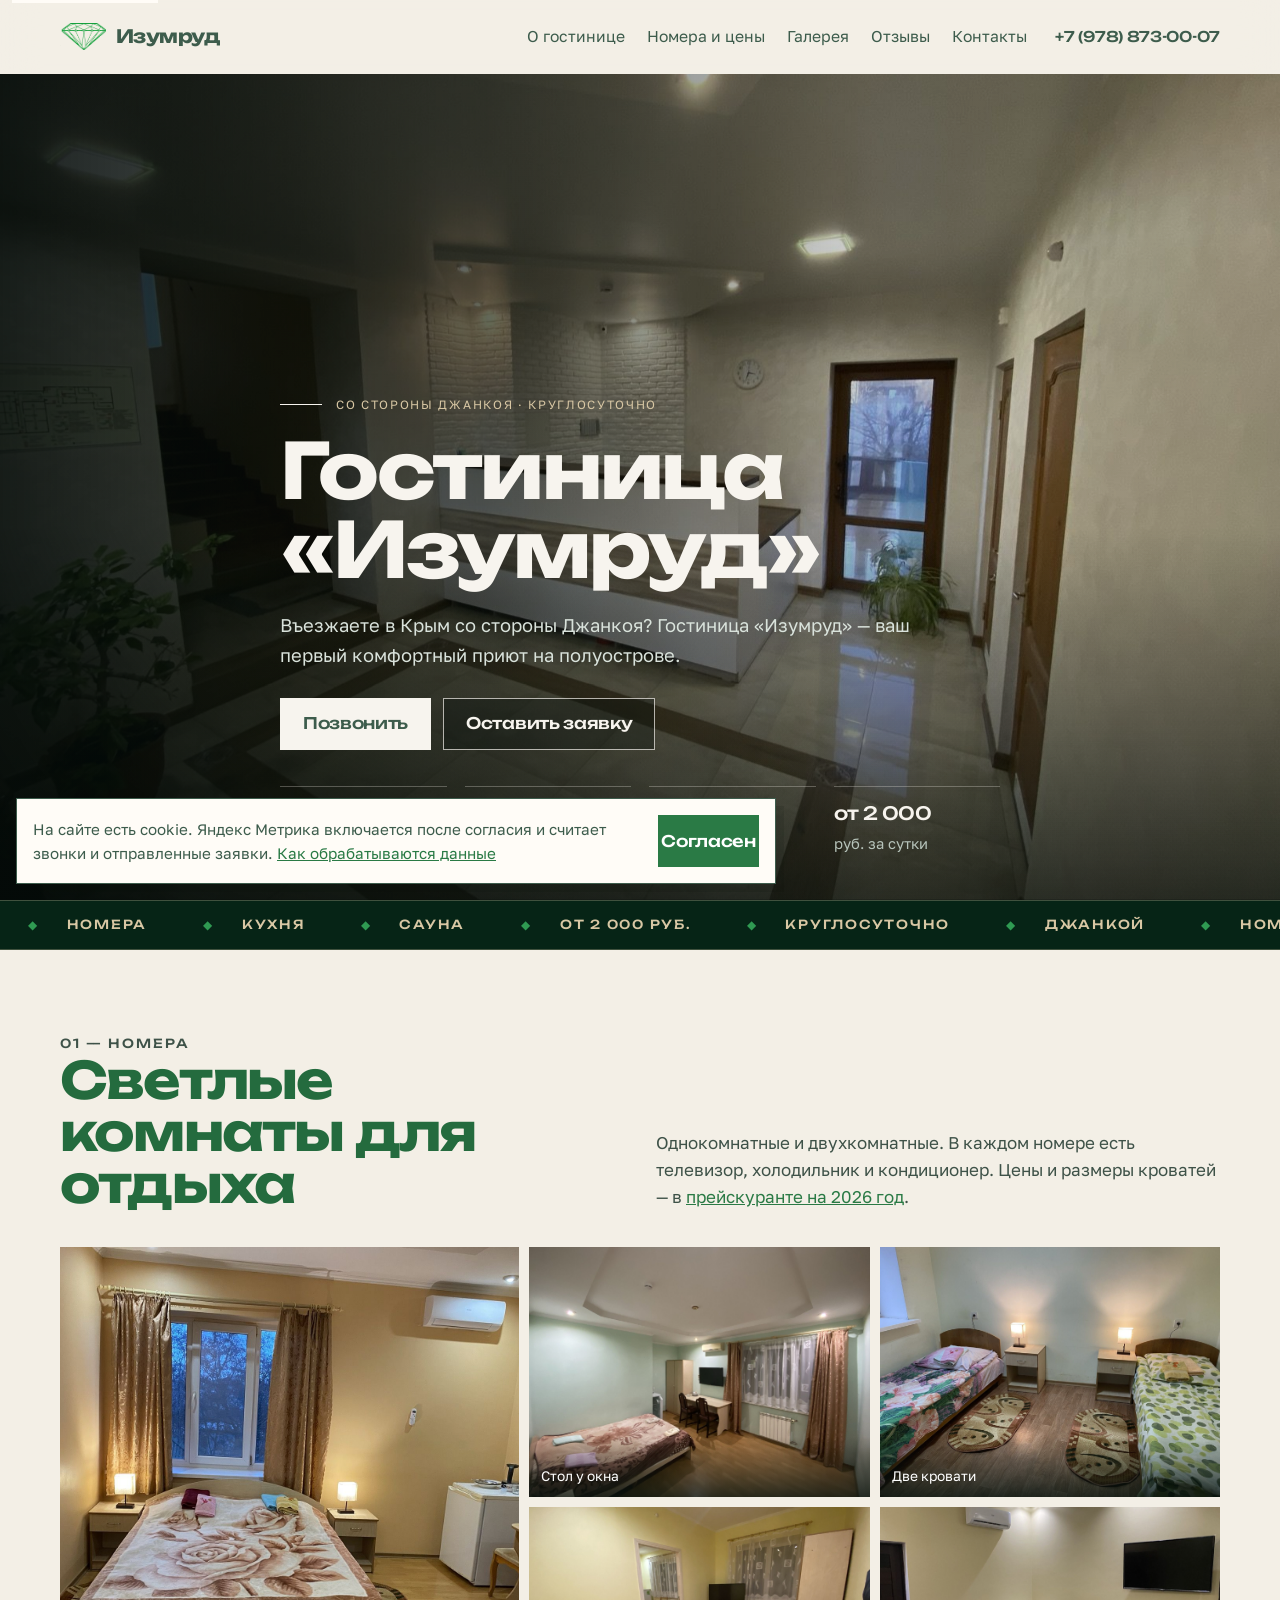
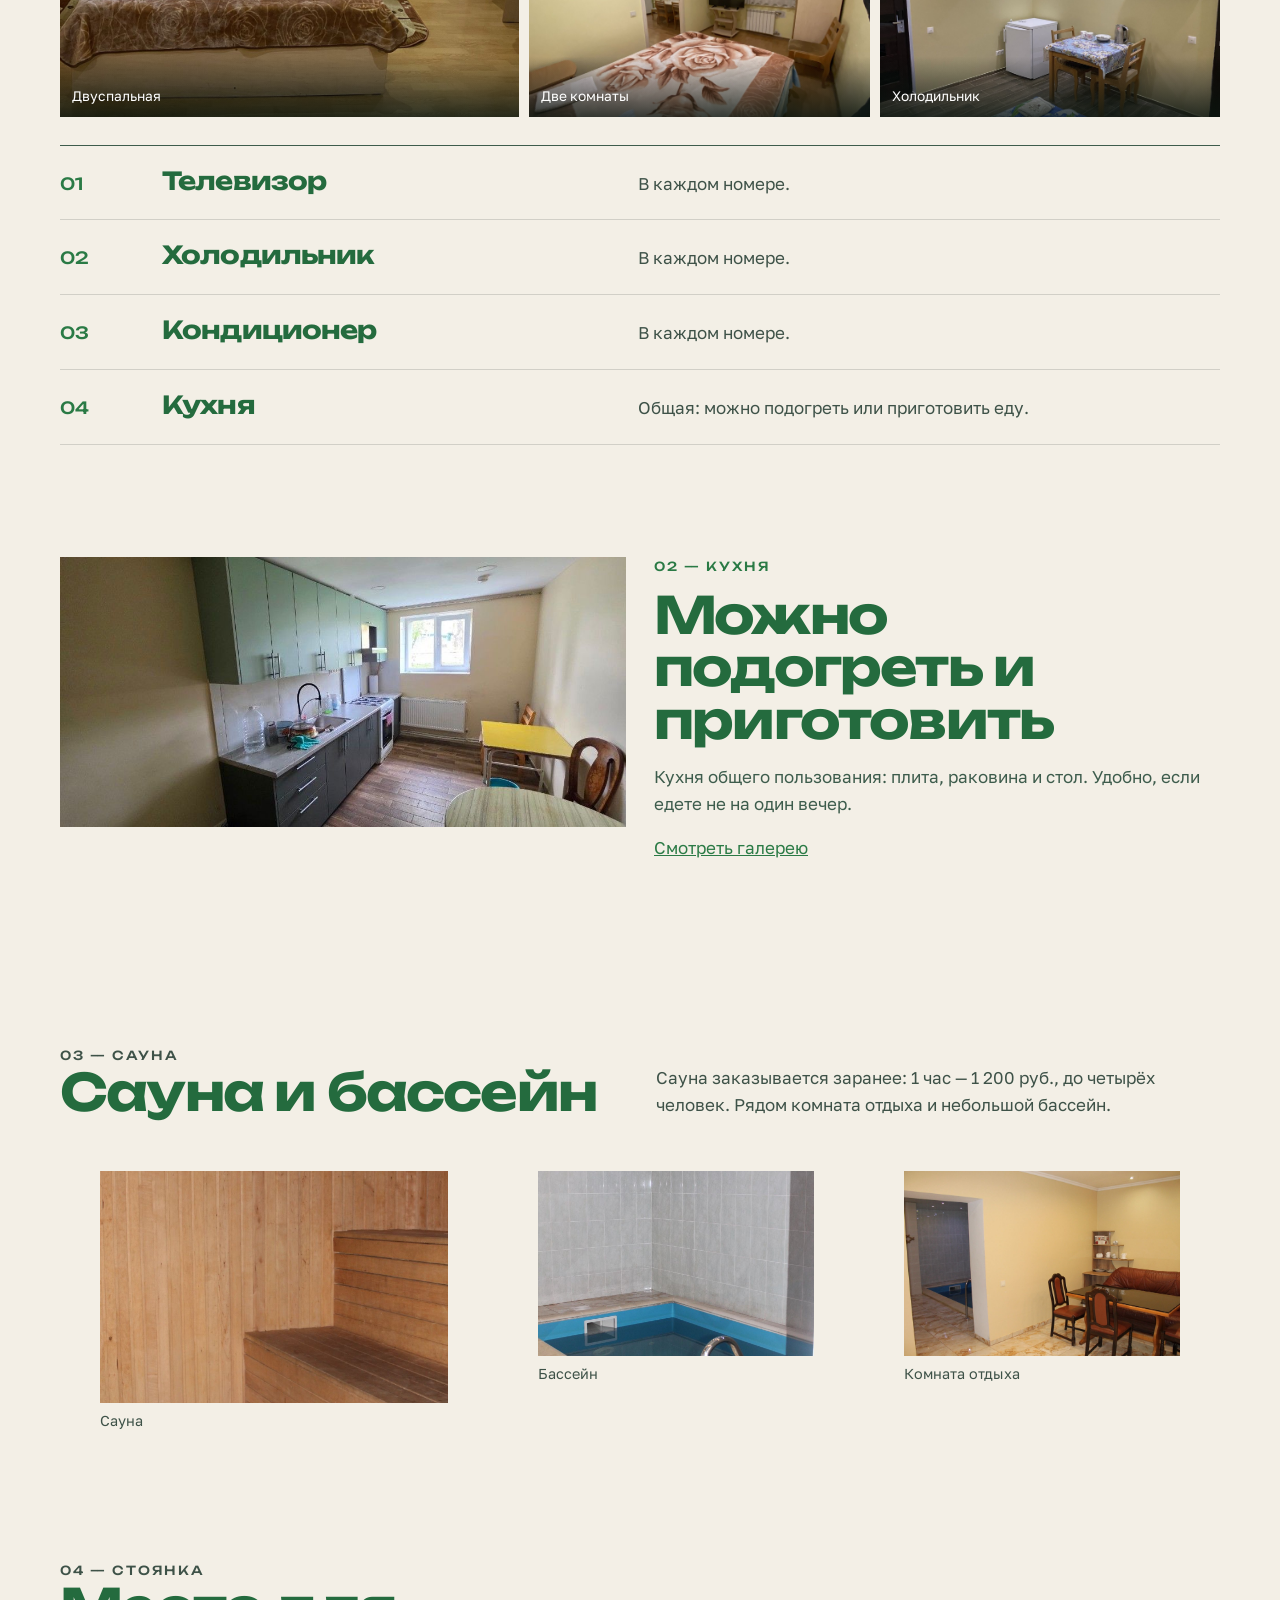
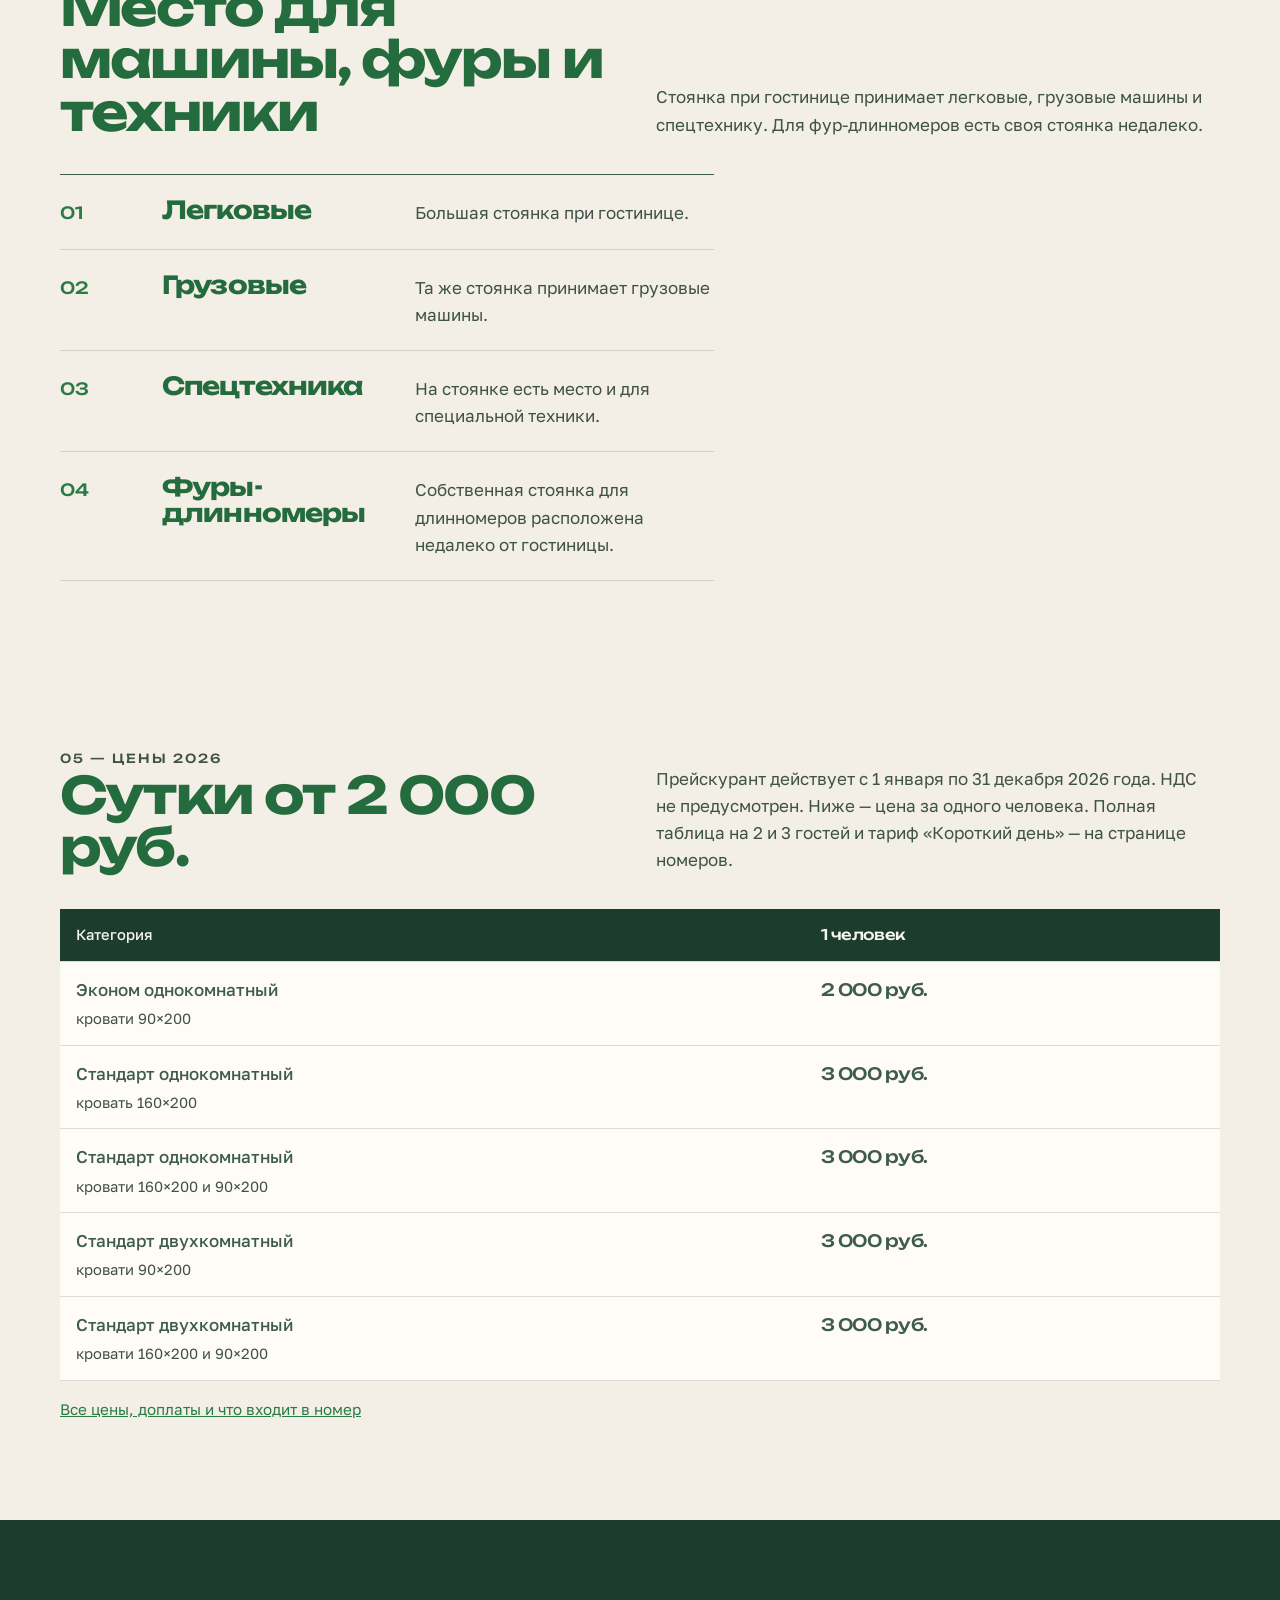
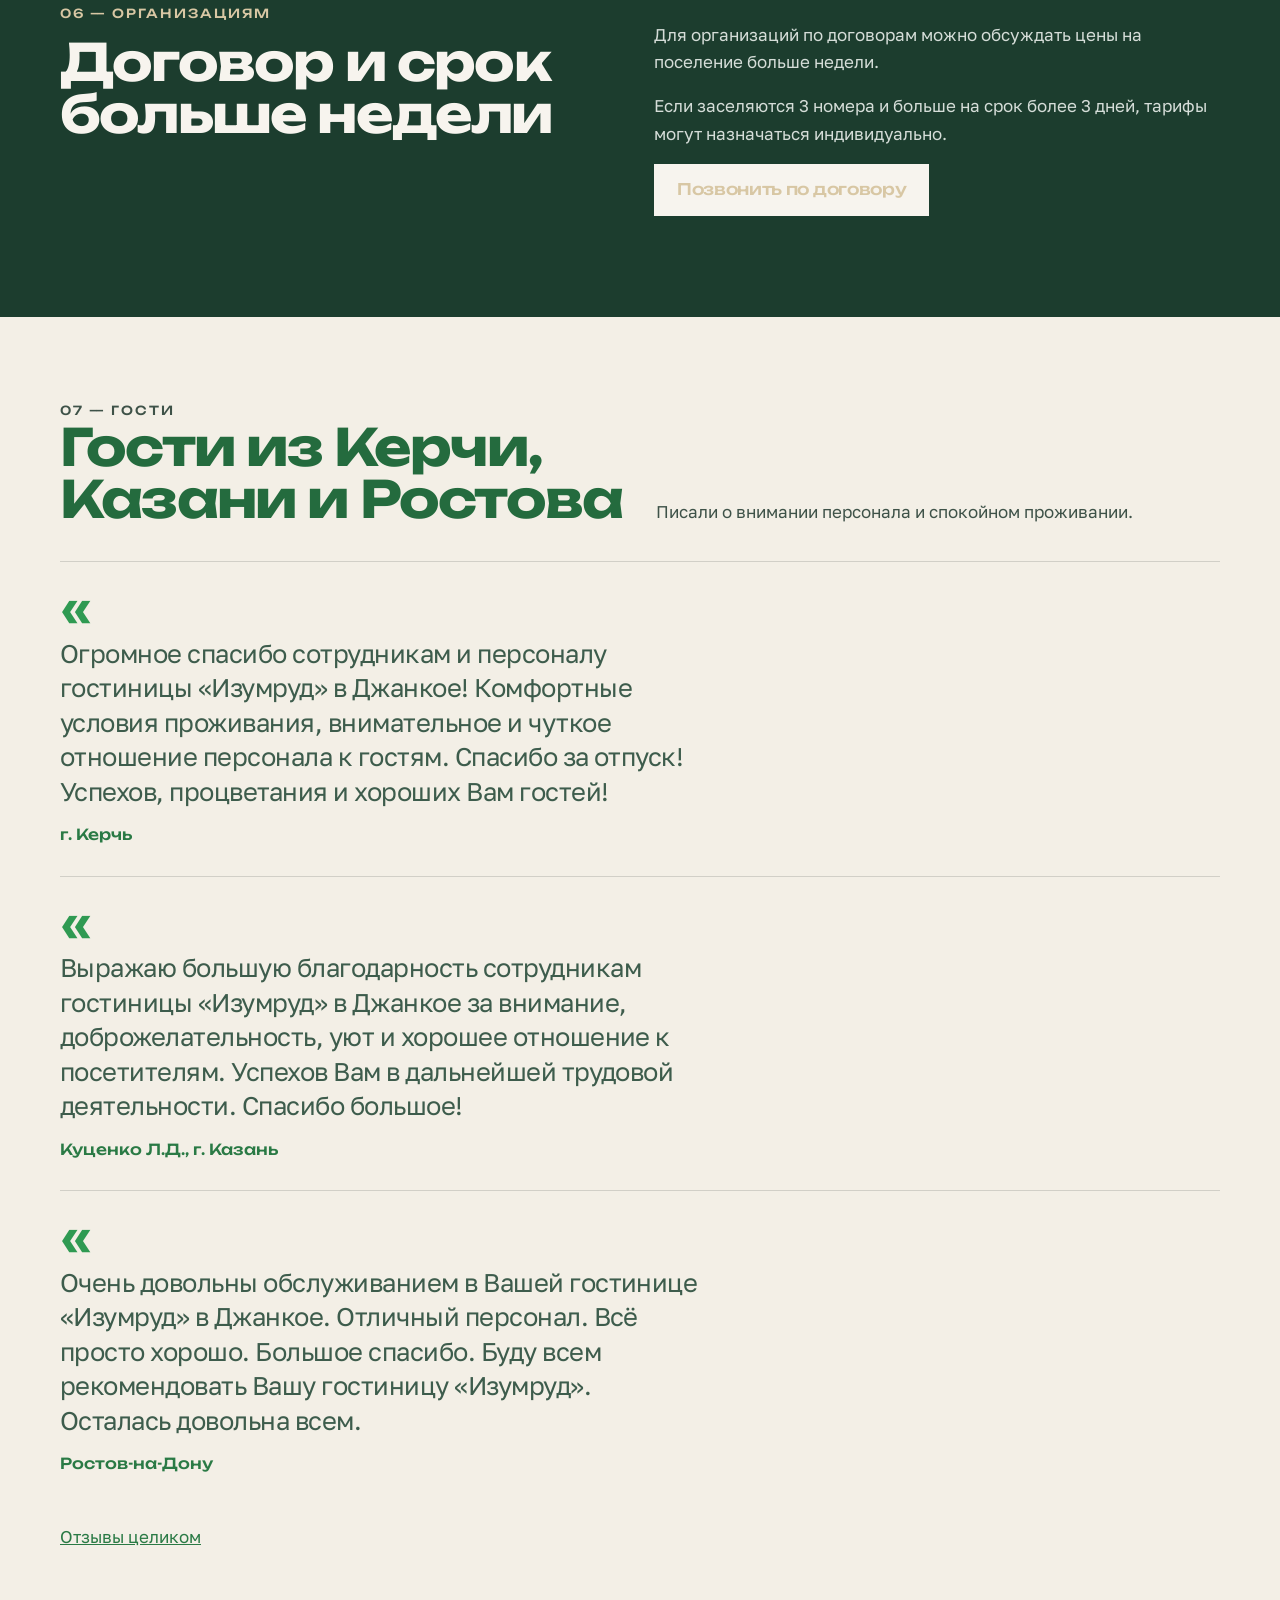
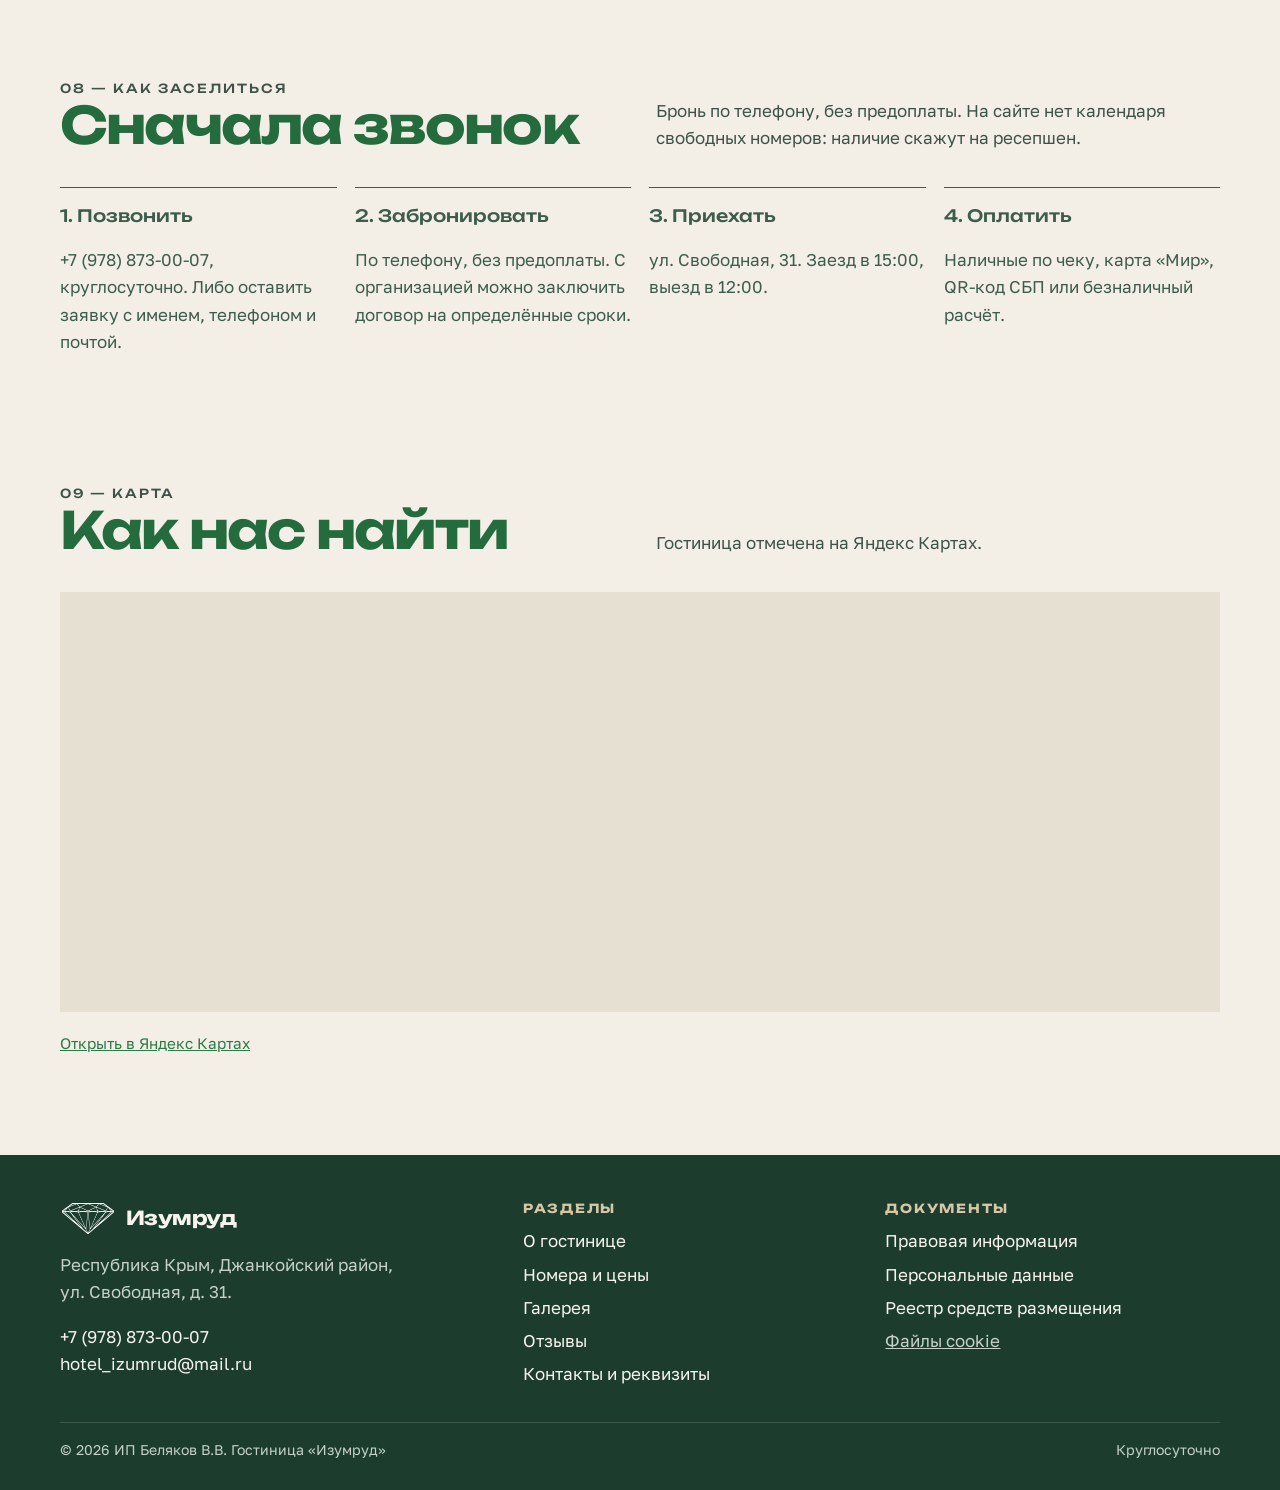
==== commit 423a7193: "Убрать название села с главной и поставить приветствие про въезд в Крым. Co-authored-by: Cursor <cur" ====
--- a/index.html
+++ b/index.html
@@ -3,8 +3,8 @@
 <head>
   <meta charset="utf-8">
   <meta name="viewport" content="width=device-width, initial-scale=1">
-  <title>Гостиница «Изумруд» в селе Изумрудное, Крым</title>
-  <meta name="description" content="Гостиница «Изумруд» в селе Изумрудное: номера от 2 000 руб., телевизор, холодильник, кондиционер, кухня и сауна. +7 (978) 873-00-07.">
+  <title>Гостиница «Изумруд» у въезда в Крым</title>
+  <meta name="description" content="Въезжаете в Крым со стороны Джанкоя? Гостиница «Изумруд» — первый комфортный приют на полуострове. Номера от 2 000 руб. +7 (978) 873-00-07.">
   <link rel="canonical" href="https://hotelizumrud.com/">
   <meta name="robots" content="index, follow">
   <meta name="theme-color" content="#08140f">
@@ -13,8 +13,8 @@
   <meta property="og:type" content="website">
   <meta property="og:locale" content="ru_RU">
   <meta property="og:site_name" content="Гостиница «Изумруд»">
-  <meta property="og:title" content="Гостиница «Изумруд» в селе Изумрудное, Крым">
-  <meta property="og:description" content="Номера в селе Изумрудное: телевизор, холодильник и кондиционер, кухня и сауна. Стоянка для машин и фур.">
+  <meta property="og:title" content="Гостиница «Изумруд» у въезда в Крым">
+  <meta property="og:description" content="Въезжаете в Крым со стороны Джанкоя? Гостиница «Изумруд» — первый комфортный приют на полуострове.">
   <meta property="og:url" content="https://hotelizumrud.com/">
   <meta property="og:image" content="https://hotelizumrud.com/img/og.jpg">
   <meta name="twitter:card" content="summary_large_image">
@@ -83,9 +83,9 @@
       <img class="hero__photo" src="img/gallery/01-reception.jpg" width="1600" height="1200" alt="Холл гостиницы «Изумруд»" fetchpriority="high">
       <div class="hero__veil"></div>
       <div class="wrap hero__copy">
-          <p class="eyebrow">село Изумрудное · круглосуточно</p>
+          <p class="eyebrow">со стороны Джанкоя · круглосуточно</p>
           <h1>Гостиница «Изумруд»</h1>
-          <p class="lede">Номера в селе Изумрудное. В каждом — телевизор, холодильник и кондиционер. Есть общая кухня и сауна, а для машины — большая стоянка.</p>
+          <p class="lede">Въезжаете в Крым со стороны Джанкоя? Гостиница «Изумруд» — ваш первый комфортный приют на полуострове.</p>
           <div class="hero__actions">
             <a class="btn btn--light" href="tel:+79788730007">Позвонить</a>
             <a class="btn btn--line" href="contacts.html#request">Оставить заявку</a>
@@ -118,13 +118,13 @@
         <span>Сауна</span>
         <span>от 2 000 руб.</span>
         <span>Круглосуточно</span>
-        <span>село Изумрудное</span>
+        <span>Джанкой</span>
         <span>Номера</span>
         <span>Кухня</span>
         <span>Сауна</span>
         <span>от 2 000 руб.</span>
         <span>Круглосуточно</span>
-        <span>село Изумрудное</span>
+        <span>Джанкой</span>
       </div>
     </div>
 
@@ -365,7 +365,7 @@
           </article>
           <article>
             <strong>3. Приехать</strong>
-            <p>с. Изумрудное, ул. Свободная, 31. Заезд в 15:00, выезд в 12:00.</p>
+            <p>ул. Свободная, 31. Заезд в 15:00, выезд в 12:00.</p>
           </article>
           <article>
             <strong>4. Оплатить</strong>
@@ -380,9 +380,9 @@
         <div class="section__head">
           <div>
             <p class="kicker">09 — карта</p>
-            <h2>Село Изумрудное</h2>
-          </div>
-          <p>ул. Свободная, 31. Гостиница отмечена на Яндекс Картах.</p>
+            <h2>Как нас найти</h2>
+          </div>
+          <p>Гостиница отмечена на Яндекс Картах.</p>
         </div>
         <iframe class="map" title="Гостиница «Изумруд» на Яндекс Карте" loading="lazy" src="https://yandex.ru/map-widget/v1/?ll=34.412126%2C45.736267&amp;z=16&amp;oid=33616187913&amp;ol=biz"></iframe>
         <p class="note" style="margin-top:12px"><a href="https://yandex.com/maps/-/CXBh54PQ" rel="noopener">Открыть в Яндекс Картах</a></p>
@@ -398,7 +398,7 @@
             <img src="img/diamond.png" alt="" width="425" height="248" style="width:54px">
             Изумруд
           </a>
-          <p>296116, Республика Крым, Джанкойский район, с.&nbsp;Изумрудное, ул.&nbsp;Свободная, д.&nbsp;31.</p>
+          <p>Республика Крым, Джанкойский район, ул.&nbsp;Свободная, д.&nbsp;31.</p>
           <p><a href="tel:+79788730007">+7 (978) 873-00-07</a><br><a href="mailto:hotel_izumrud@mail.ru">hotel_izumrud@mail.ru</a></p>
         </div>
         <div>
